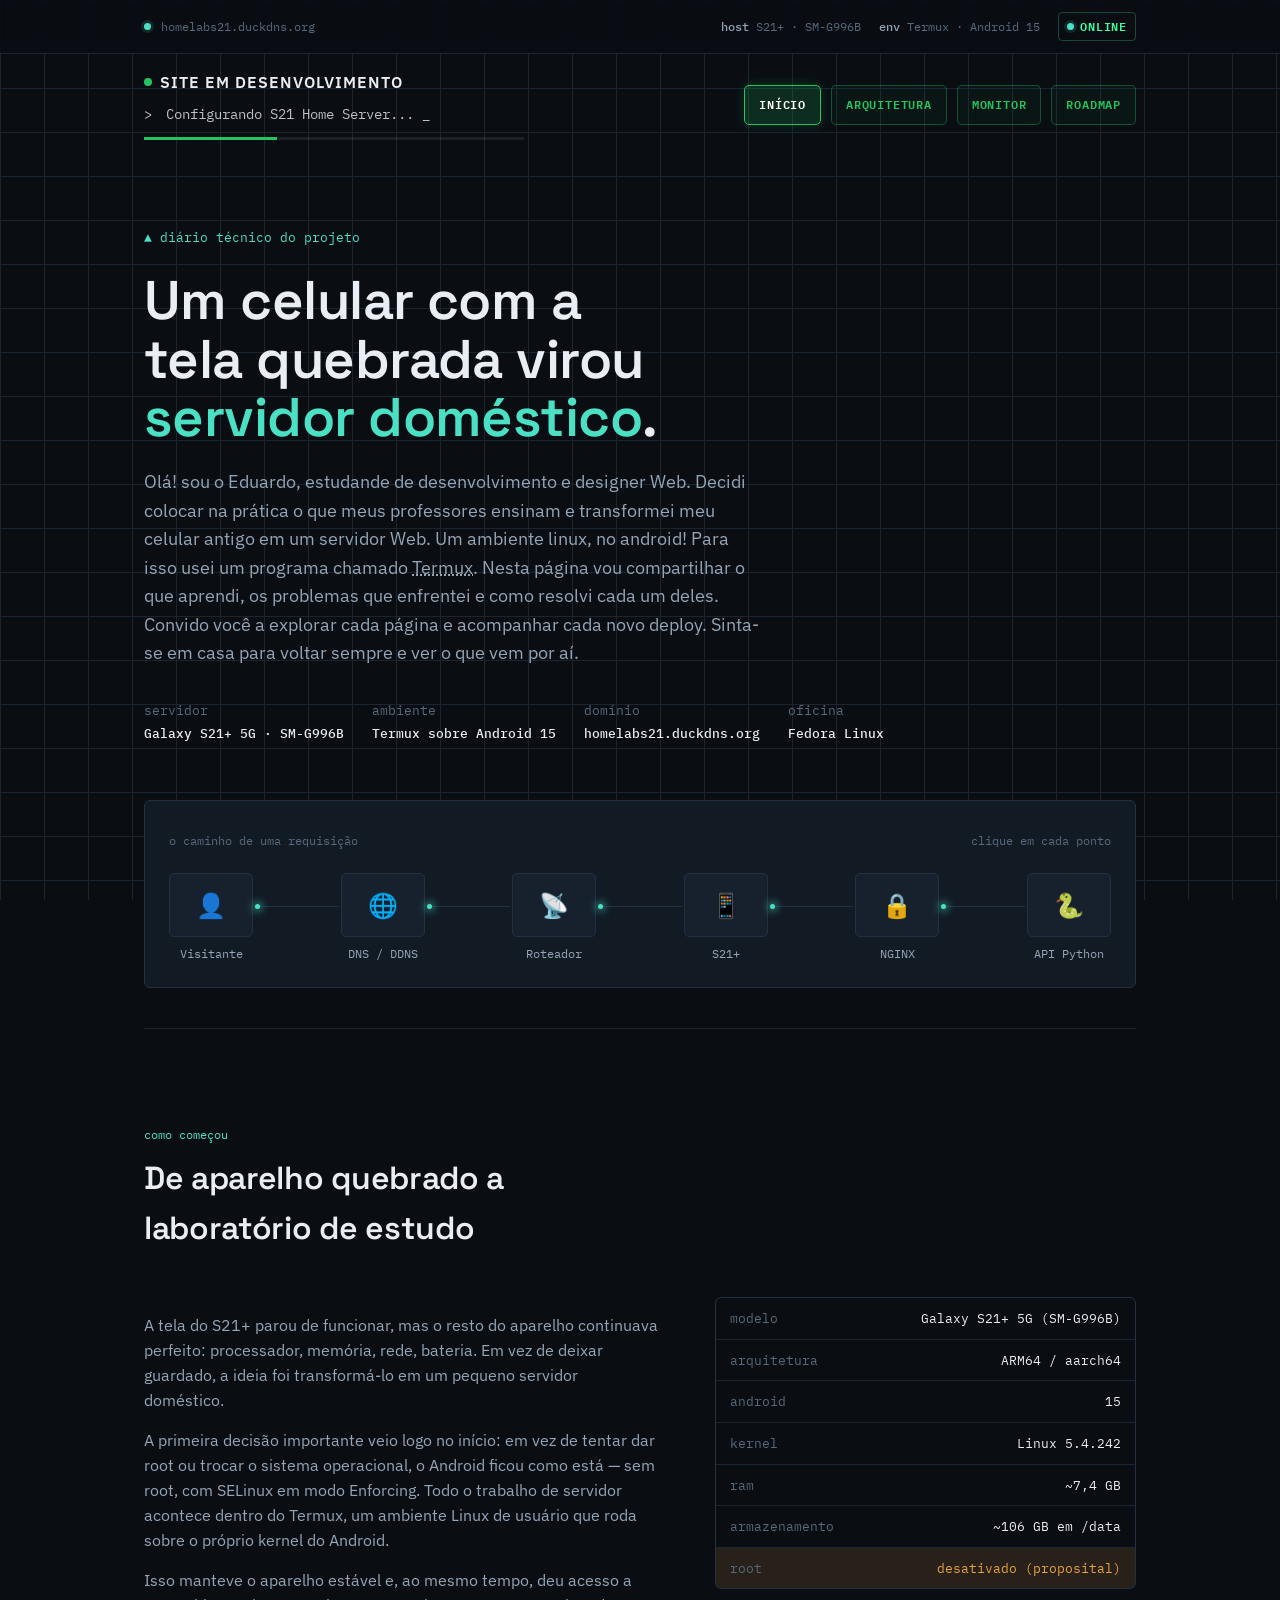
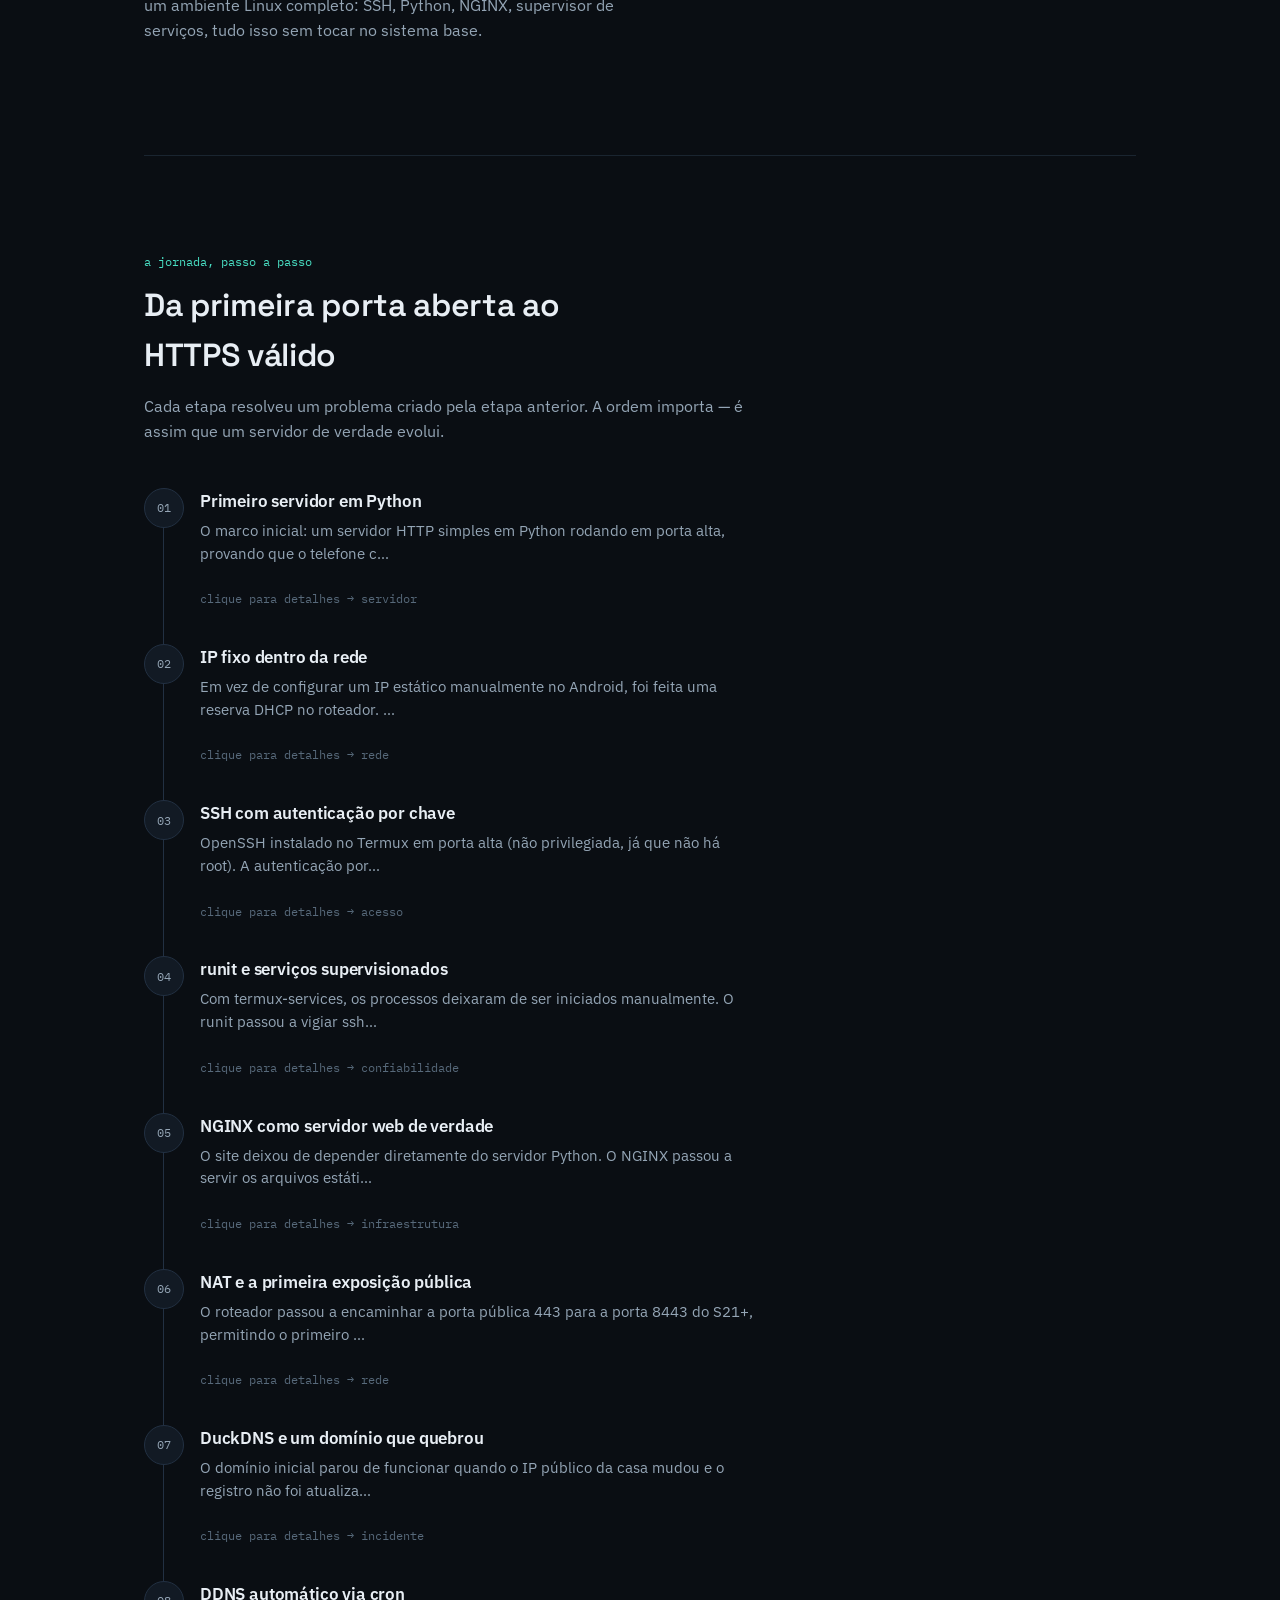
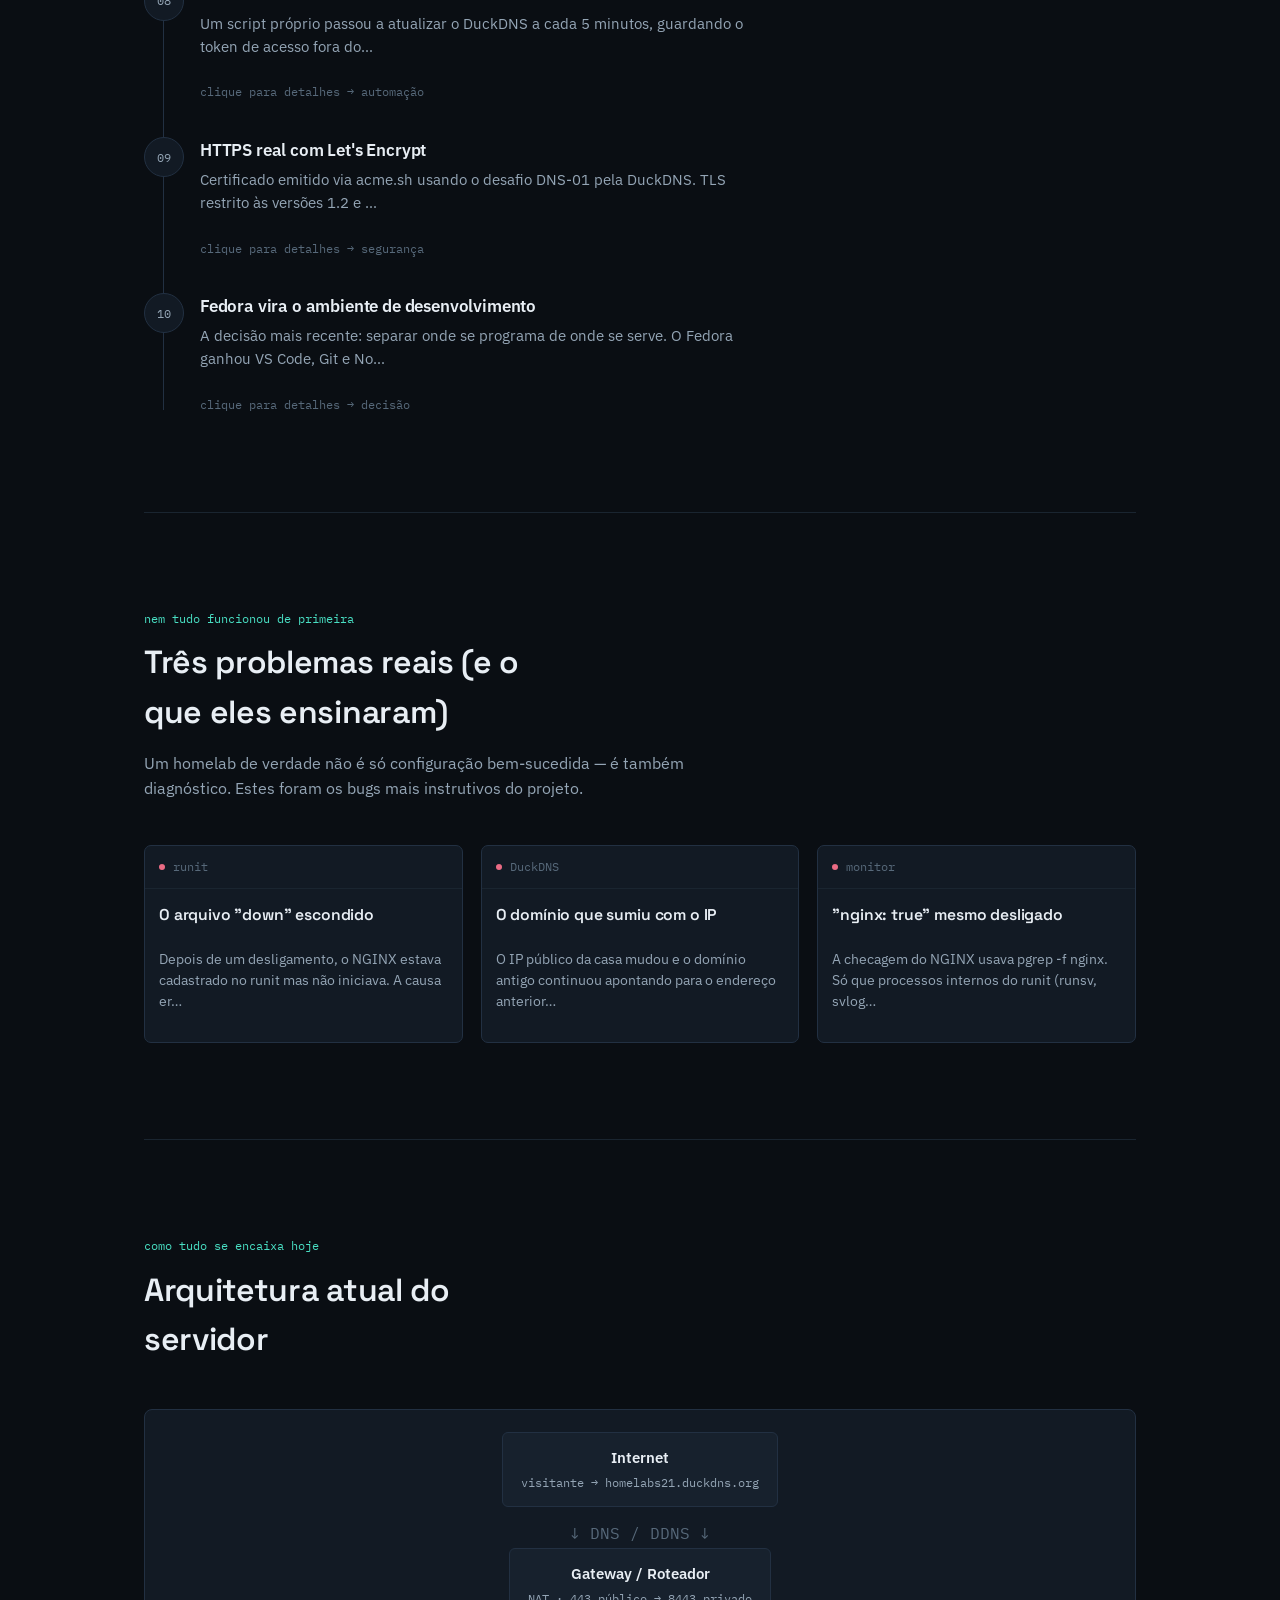
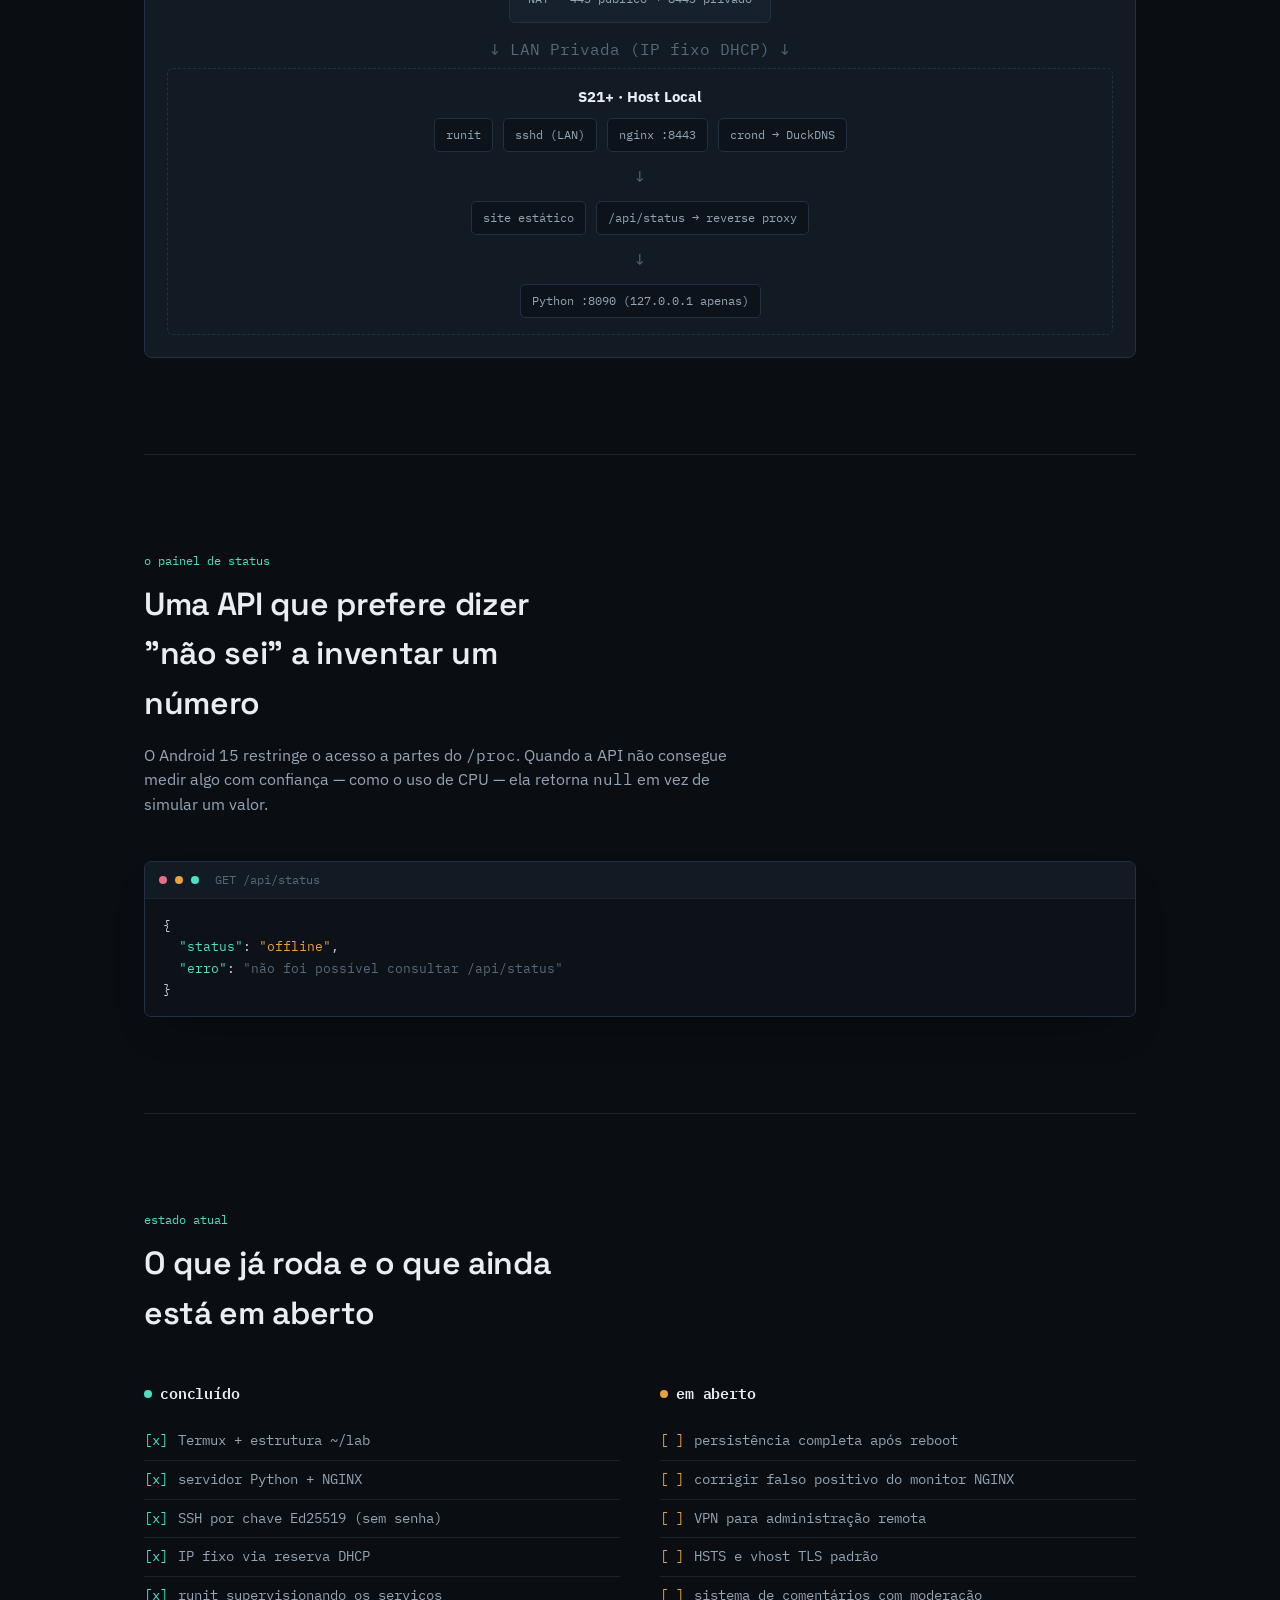
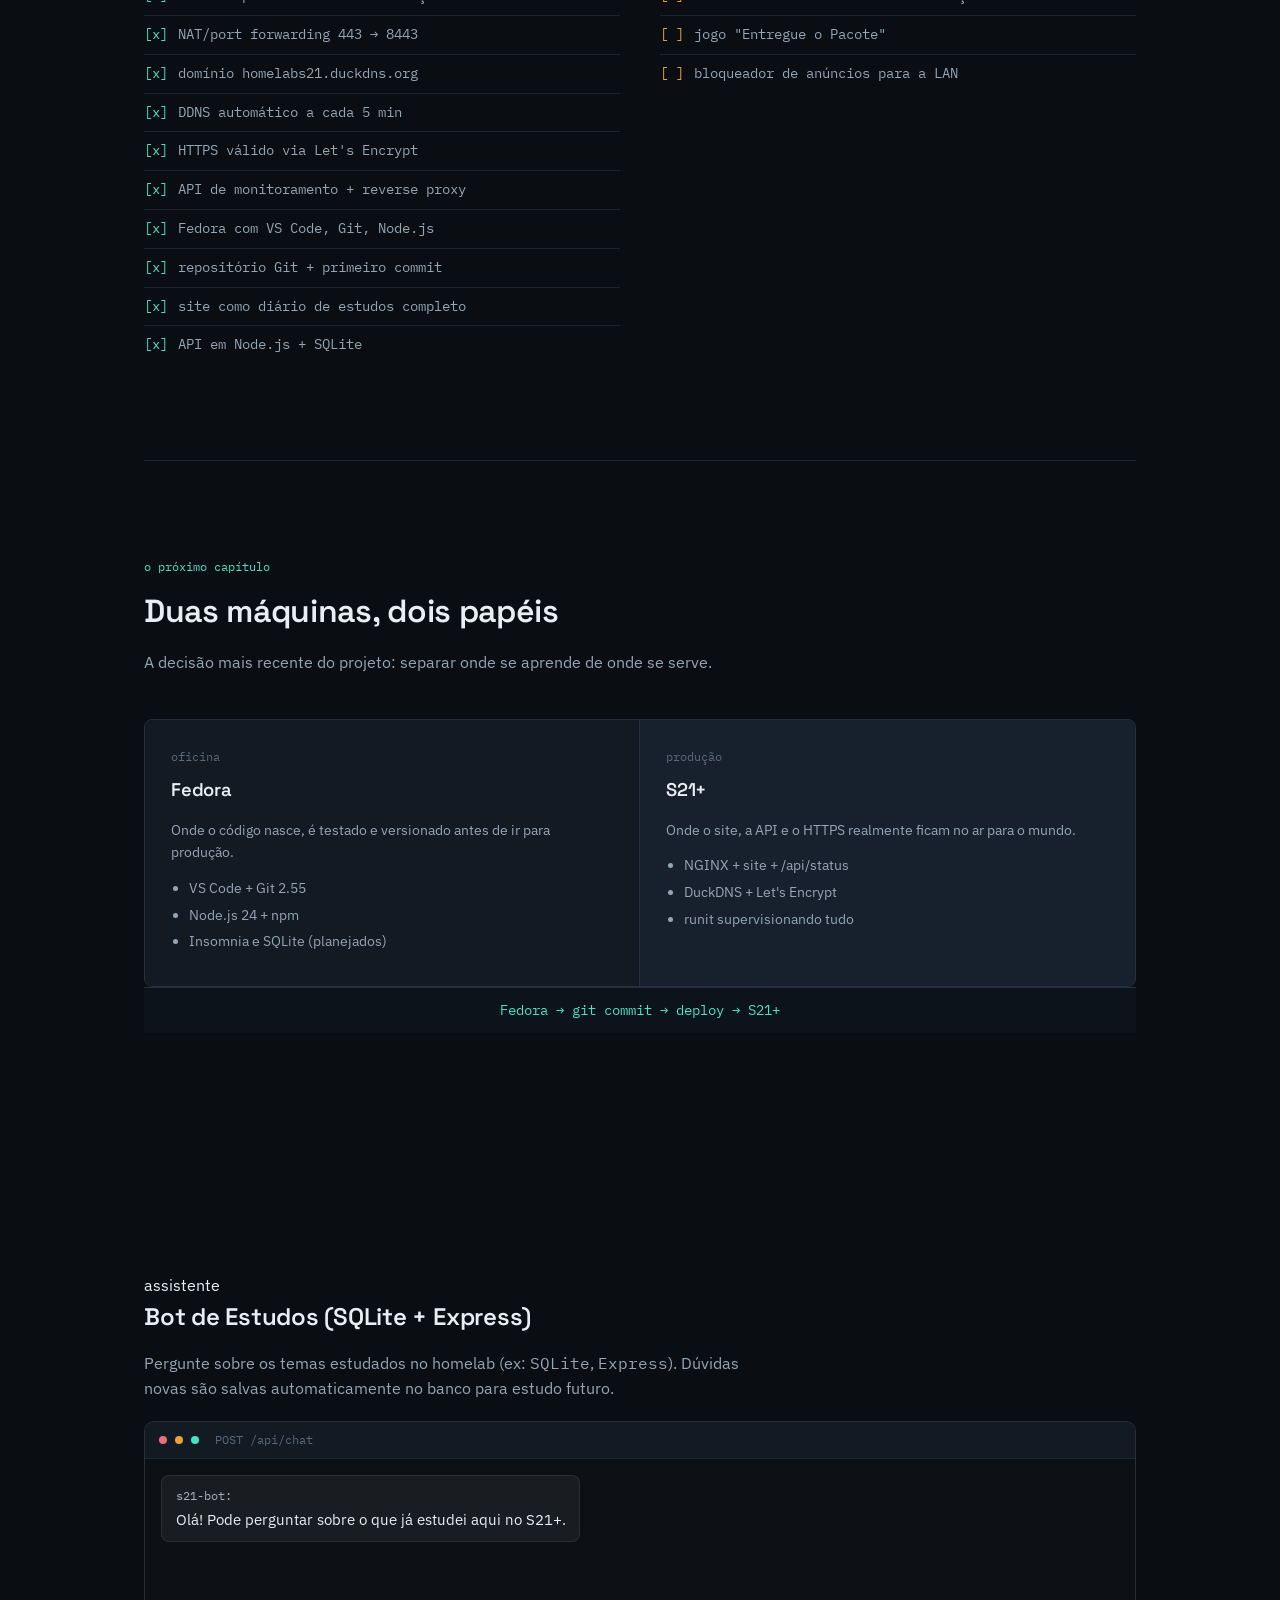
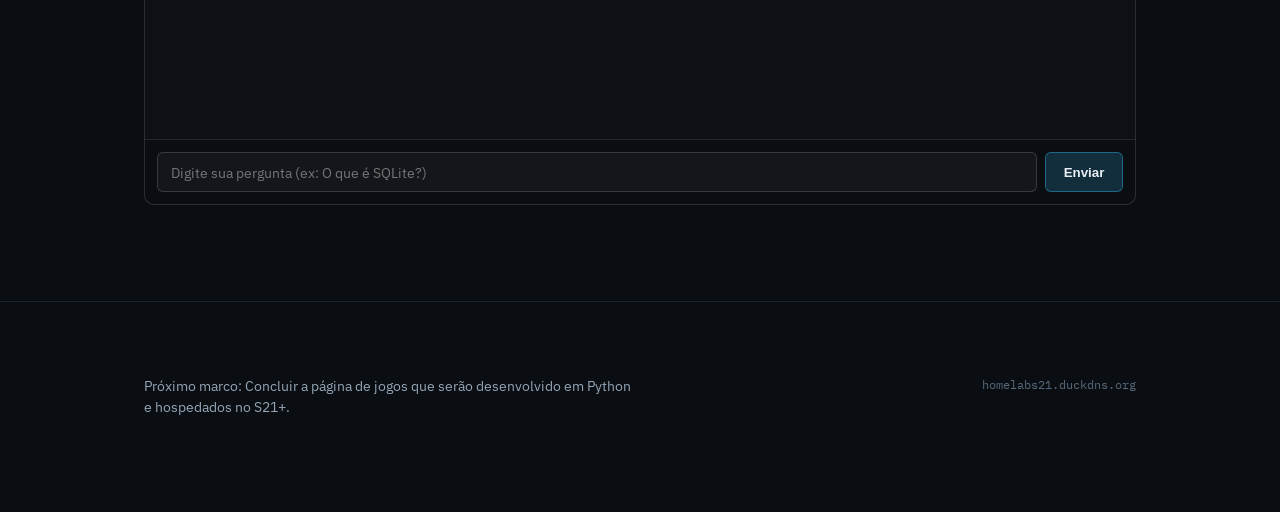
==== index.html @ daf3ac64 "Atualização do conexão do monitor com site." ====
<!DOCTYPE html>
<html lang="pt-BR">
<head>
  <meta charset="UTF-8">
  <meta name="viewport" content="width=device-width, initial-scale=1.0">
  <meta name="description" content="Diário técnico de como um Samsung Galaxy S21+ com tela quebrada foi transformado em um servidor Linux doméstico com Termux, NGINX e HTTPS.">
  <meta name="referrer" content="strict-origin-when-cross-origin">
  <title>S21+ Home Server — Diário do projeto</title>

  <link rel="preconnect" href="https://fonts.googleapis.com">
  <link rel="preconnect" href="https://fonts.gstatic.com" crossorigin>
  <link href="https://fonts.googleapis.com/css2?family=IBM+Plex+Mono:wght@400;500;600&family=IBM+Plex+Sans:wght@400;500;600&family=Space+Grotesk:wght@500;600;700&display=swap" rel="stylesheet">
  <link rel="stylesheet" href="style.css">
</head>
<body>

  <header class="statusbar">
    <div class="statusbar-inner">
      <div class="statusbar-left">
        <span class="dot"></span> homelabs21.duckdns.org
      </div>
      <div class="statusbar-right">
        <span><b>host</b> S21+ · SM-G996B</span>
        <span><b>env</b> Termux · Android 15</span>
        <a href="maintenance.html" class="status-online">
          <span class="dot"></span> ONLINE
        </a>
      </div>
    </div>
  </header>

  <section class="top-panel" aria-label="Status de desenvolvimento">
    <div class="dev-status">
      <div class="dev-title">
        <span class="dev-dot"></span>
        <span>SITE EM DESENVOLVIMENTO</span>
      </div>
      <div class="dev-terminal">
        <span class="terminal-symbol">&gt;</span>
        <span id="dev-message">Construindo interface...</span>
        <span class="terminal-cursor">_</span>
      </div>
      <div class="dev-progress">
        <div class="dev-progress-bar"></div>
      </div>
    </div>

    <nav class="top-buttons" aria-label="Navegação principal">
      <a href="#inicio" class="top-btn">INÍCIO</a>
      <a href="#arquitetura" class="top-btn">ARQUITETURA</a>
      <a href="#monitor" class="top-btn">MONITOR</a>
      <a href="#roadmap" class="top-btn">ROADMAP</a>
    </nav>
  </section>

  <main class="wrap">

    <section class="hero" id="inicio">
      <div class="eyebrow">▲ diário técnico do projeto</div>
      <h1>Um celular com a tela quebrada virou <em>servidor doméstico</em>.</h1>
      <p class="lede">Olá! sou o Eduardo, estudande de desenvolvimento e designer Web. Decidi colocar na prática o que meus professores ensinam e transformei meu celular antigo em um servidor Web. Um ambiente linux, no android! Para isso usei um programa chamado <abbr title="Detalhe! tudo isso via terminal no Fedora linux.">Termux</abbr>. Nesta página vou compartilhar o que aprendi, os problemas que enfrentei e como resolvi cada um deles. Convido você a explorar cada página e acompanhar cada novo deploy. Sinta-se em casa para voltar sempre e ver o que vem por aí.</p>
      <div class="hero-meta">
        <div><span>servidor</span><b>Galaxy S21+ 5G · SM-G996B</b></div>
        <div><span>ambiente</span><b>Termux sobre Android 15</b></div>
        <div><span>domínio</span><b>homelabs21.duckdns.org</b></div>
        <div><span>oficina</span><b>Fedora Linux</b></div>
      </div>

      <div class="diagram">
        <div class="diagram-title">
          <span>o caminho de uma requisição</span>
          <span class="hint">clique em cada ponto</span>
        </div>
        <div class="path" id="path"></div>
      </div>
    </section>

    <hr class="rule">

    <section id="origem">
      <div class="section-head">
        <div class="kicker">como começou</div>
        <h2>De aparelho quebrado a laboratório de estudo</h2>
      </div>
      <div class="origin">
        <div>
          <p>A tela do S21+ parou de funcionar, mas o resto do aparelho continuava perfeito: processador, memória, rede, bateria. Em vez de deixar guardado, a ideia foi transformá-lo em um pequeno servidor doméstico.</p>
          <p>A primeira decisão importante veio logo no início: em vez de tentar dar root ou trocar o sistema operacional, o Android ficou como está — sem root, com SELinux em modo Enforcing. Todo o trabalho de servidor acontece dentro do Termux, um ambiente Linux de usuário que roda sobre o próprio kernel do Android.</p>
          <p>Isso manteve o aparelho estável e, ao mesmo tempo, deu acesso a um ambiente Linux completo: SSH, Python, NGINX, supervisor de serviços, tudo isso sem tocar no sistema base.</p>
        </div>
        <div class="spec-table">
          <div><span>modelo</span><span>Galaxy S21+ 5G (SM-G996B)</span></div>
          <div><span>arquitetura</span><span>ARM64 / aarch64</span></div>
          <div><span>android</span><span>15</span></div>
          <div><span>kernel</span><span>Linux 5.4.242</span></div>
          <div><span>ram</span><span>~7,4 GB</span></div>
          <div><span>armazenamento</span><span>~106 GB em /data</span></div>
          <div class="flag"><span>root</span><span>desativado (proposital)</span></div>
        </div>
      </div>
    </section>

    <hr class="rule">

    <section id="jornada">
      <div class="section-head">
        <div class="kicker">a jornada, passo a passo</div>
        <h2>Da primeira porta aberta ao HTTPS válido</h2>
        <p>Cada etapa resolveu um problema criado pela etapa anterior. A ordem importa — é assim que um servidor de verdade evolui.</p>
      </div>
      <div class="timeline" id="timeline"></div>
    </section>

    <hr class="rule">

    <section id="bugs">
      <div class="section-head">
        <div class="kicker">nem tudo funcionou de primeira</div>
        <h2>Três problemas reais (e o que eles ensinaram)</h2>
        <p>Um homelab de verdade não é só configuração bem-sucedida — é também diagnóstico. Estes foram os bugs mais instrutivos do projeto.</p>
      </div>
      <div class="bugs" id="bugs-grid"></div>
    </section>

    <hr class="rule">

    <section id="arquitetura">
      <div class="section-head">
        <div class="kicker">como tudo se encaixa hoje</div>
        <h2>Arquitetura atual do servidor</h2>
      </div>
      <div class="rack">
        <div class="rack-row">
          <div class="rack-box"><b>Internet</b>visitante → homelabs21.duckdns.org</div>
        </div>
        <div class="rack-arrow">↓ DNS / DDNS ↓</div>
        <div class="rack-row">
          <div class="rack-box"><b>Gateway / Roteador</b>NAT · 443 público → 8443 privado</div>
        </div>
        <div class="rack-arrow">↓ LAN Privada (IP fixo DHCP) ↓</div>
        <div class="rack-nest">
          <b style="font-family:var(--sans);font-size:.95rem;">S21+ · Host Local</b>
          <div class="rack-inner-row">
            <div class="rack-chip">runit</div>
            <div class="rack-chip">sshd (LAN)</div>
            <div class="rack-chip">nginx :8443</div>
            <div class="rack-chip">crond → DuckDNS</div>
          </div>
          <div class="rack-arrow">↓</div>
          <div class="rack-inner-row">
            <div class="rack-chip">site estático</div>
            <div class="rack-chip">/api/status → reverse proxy</div>
          </div>
          <div class="rack-arrow">↓</div>
          <div class="rack-inner-row">
            <div class="rack-chip">Python :8090 (127.0.0.1 apenas)</div>
          </div>
        </div>
      </div>
    </section>

    <hr class="rule">

    <section id="monitor">
      <div class="section-head">
        <div class="kicker">o painel de status</div>
<h2>Uma API que prefere dizer "não sei" a inventar um número</h2>
        <p>O Android 15 restringe o acesso a partes do <code>/proc</code>. Quando a API não consegue medir algo com confiança — como o uso de CPU — ela retorna <code>null</code> em vez de simular um valor.</p>
      </div>
      <div class="term">
        <div class="term-bar"><i></i><i></i><i></i><span>GET /api/status</span></div>
        <div class="term-body" id="api-status-output">carregando /api/status...</div>
      </div>
    </section>

    <hr class="rule">

    <section id="roadmap">
      <div class="section-head">
        <div class="kicker">estado atual</div>
        <h2>O que já roda e o que ainda está em aberto</h2>
      </div>
      <div class="roadmap">
        <div class="done">
          <h3>concluído</h3>
          <ul>
            <li>Termux + estrutura ~/lab</li>
            <li>servidor Python + NGINX</li>
            <li>SSH por chave Ed25519 (sem senha)</li>
            <li>IP fixo via reserva DHCP</li>
            <li>runit supervisionando os serviços</li>
            <li>NAT/port forwarding 443 → 8443</li>
            <li>domínio homelabs21.duckdns.org</li>
            <li>DDNS automático a cada 5 min</li>
            <li>HTTPS válido via Let's Encrypt</li>
            <li>API de monitoramento + reverse proxy</li>
            <li>Fedora com VS Code, Git, Node.js</li>
            <li>repositório Git + primeiro commit</li>
            <li>site como diário de estudos completo</li>
            <li>API em Node.js + SQLite</li>

          </ul>
        </div>
        <div class="pending">
          <h3>em aberto</h3>
          <ul>
            <li>persistência completa após reboot</li>
            <li>corrigir falso positivo do monitor NGINX</li>
            <li>VPN para administração remota</li>
            <li>HSTS e vhost TLS padrão</li>
            <li>sistema de comentários com moderação</li>
            <li>jogo "Entregue o Pacote"</li>
            <li>bloqueador de anúncios para a LAN</li>
          </ul>
        </div>
      </div>
    </section>

    <hr class="rule">

    <section id="proximo">
      <div class="section-head">
        <div class="kicker">o próximo capítulo</div>
        <h2>Duas máquinas, dois papéis</h2>
        <p>A decisão mais recente do projeto: separar onde se aprende de onde se serve.</p>
      </div>
      <div class="split">
        <div>
          <div class="tag2">oficina</div>
          <h3>Fedora</h3>
          <p style="max-width:none;font-size:.9rem;">Onde o código nasce, é testado e versionado antes de ir para produção.</p>
          <ul>
            <li>VS Code + Git 2.55</li>
            <li>Node.js 24 + npm</li>
            <li>Insomnia e SQLite (planejados)</li>
          </ul>
        </div>
        <div>
          <div class="tag2">produção</div>
          <h3>S21+</h3>
          <p style="max-width:none;font-size:.9rem;">Onde o site, a API e o HTTPS realmente ficam no ar para o mundo.</p>
          <ul>
            <li>NGINX + site + /api/status</li>
            <li>DuckDNS + Let's Encrypt</li>
            <li>runit supervisionando tudo</li>
          </ul>
        </div>
      </div>
      <div class="split-arrow">Fedora → git commit → deploy → S21+</div>
    </section>
    
    <section id="chat" class="chat-section">
      <div class="tag2">assistente</div>
      <h2>Bot de Estudos (SQLite + Express)</h2>
      <p>Pergunte sobre os temas estudados no homelab (ex: <code>SQLite</code>, <code>Express</code>). Dúvidas novas são salvas automaticamente no banco para estudo futuro.</p>

      <div class="chat-box">
        <div class="term-bar"><i></i><i></i><i></i><span>POST /api/chat</span></div>

        <div class="chat-messages" id="chat-messages" aria-live="polite">
          <div class="chat-msg bot">
            <span class="chat-sender mono">s21-bot:</span>
            <span class="chat-text">Olá! Pode perguntar sobre o que já estudei aqui no S21+.</span>
          </div>
        </div>

        <form class="chat-form" id="chat-form" autocomplete="off">
          <input
            type="text"
            id="chat-input"
            class="chat-input focus-ring"
            placeholder="Digite sua pergunta (ex: O que é SQLite?)"
            required
          />
          <button type="submit" id="chat-submit" class="chat-btn focus-ring">Enviar</button>
        </form>
      </div>
    </section>

  </main>

  <footer>
    <div class="wrap foot-grid">
      <p>Próximo marco: Concluir a página de jogos que serão desenvolvido em Python e hospedados no S21+.</p>
      <p class="mono">homelabs21.duckdns.org</p>
    </div>
  </footer>

  <div class="overlay" id="overlay">
    <div class="modal" role="dialog" aria-modal="true" aria-labelledby="modal-tag">
      <div class="modal-bar">
        <span id="modal-tag">detalhe</span>
        <button type="button" class="modal-close focus-ring" id="modal-close" aria-label="Fechar">✕</button>
      </div>
      <div class="modal-body" id="modal-body"></div>
    </div>
  </div>

  <script src="script.js" defer></script>

</body>
</html>
---- style.css ----
:root {
  --bg: #0a0e13;
  --bg-soft: #0d131a;
  --surface: #121a24;
  --surface-2: #17212d;
  --border: #223042;
  --border-soft: #1a2530;
  --text: #e8eef4;
  --text-dim: #94a5b5;
  --text-faint: #57697a;
  --signal: #49e0c4;
  --signal-dim: rgba(73, 224, 196, 0.13);
  --green: #22c55e;
  --neon: #39ff9c;
  --warn: #e8a23d;
  --warn-dim: rgba(232, 162, 61, 0.13);
  --bug: #ea6b84;
  --bug-dim: rgba(234, 107, 132, 0.13);
  --sans: 'IBM Plex Sans', system-ui, sans-serif;
  --display: 'Space Grotesk', 'IBM Plex Sans', sans-serif;
  --mono: 'IBM Plex Mono', ui-monospace, 'SF Mono', monospace;
}

*, *::before, *::after { box-sizing: border-box; }
html { scroll-behavior: smooth; }

body {
  margin: 0;
  background: var(--bg);
  background-image:
    linear-gradient(var(--border-soft) 1px, transparent 1px),
    linear-gradient(90deg, var(--border-soft) 1px, transparent 1px);
  background-size: 44px 44px;
  background-attachment: fixed;
  color: var(--text);
  font-family: var(--sans);
  line-height: 1.55;
  -webkit-font-smoothing: antialiased;
  overflow-x: clip;
}

a { color: inherit; }
img { max-width: 100%; height: auto; }
::selection { background: var(--signal-dim); color: var(--text); }
.focus-ring:focus-visible { outline: 2px solid var(--signal); outline-offset: 2px; }

.wrap { max-width: 1040px; margin: 0 auto; padding: 0 24px; }
section { padding: 96px 0; }

h1, h2, h3 { font-family: var(--display); font-weight: 600; margin: 0; letter-spacing: -0.01em; }
p { color: var(--text-dim); max-width: 62ch; }
.lede { font-size: 1.1rem; max-width: 56ch; }
code, .mono { font-family: var(--mono); }
hr.rule { border: none; border-top: 1px solid var(--border-soft); margin: 0; }

/* ---------- Barra Superior (Statusbar) ---------- */
.statusbar {
  border-bottom: 1px solid var(--border-soft);
  background: rgba(10, 14, 19, 0.85);
  backdrop-filter: blur(6px);
  position: sticky;
  top: 0;
  z-index: 40;
}
.statusbar-inner {
  max-width: 1040px;
  margin: 0 auto;
  padding: 12px 24px;
  display: flex;
  align-items: center;
  justify-content: space-between;
  font-family: var(--mono);
  font-size: 0.78rem;
  color: var(--text-faint);
}
.statusbar-left { display: flex; align-items: center; gap: 10px; }
.dot {
  width: 7px;
  height: 7px;
  border-radius: 50%;
  background: var(--signal);
  box-shadow: 0 0 0 3px var(--signal-dim);
}
.statusbar-right { display: flex; align-items: center; gap: 18px; }
.statusbar-right span b { color: var(--text-dim); font-weight: 500; }

.status-online {
  display: inline-flex;
  align-items: center;
  gap: 6px;
  color: var(--neon);
  text-decoration: none;
  font-family: var(--mono);
  font-size: 0.75rem;
  font-weight: 600;
  letter-spacing: 0.8px;
  padding: 4px 8px;
  border: 1px solid rgba(57, 255, 156, 0.25);
  border-radius: 4px;
  transition: background 0.2s ease, border-color 0.2s ease, box-shadow 0.2s ease;
}
.status-online:hover {
  background: rgba(57, 255, 156, 0.08);
  border-color: var(--neon);
  box-shadow: 0 0 10px rgba(57, 255, 156, 0.15);
}

/* ---------- Painel de Desenvolvimento e Navegação ---------- */
.top-panel {
  max-width: 1040px;
  margin: 0 auto;
  display: flex;
  justify-content: space-between;
  align-items: center;
  gap: 40px;
  padding: 16px 24px;
}
.dev-status {
  display: flex;
  flex-direction: column;
  align-items: flex-start;
  gap: 6px;
  min-width: 380px;
}
.dev-title {
  display: flex;
  align-items: center;
  gap: 8px;
  font-weight: 600;
  letter-spacing: 1px;
  white-space: nowrap;
}
.dev-dot {
  width: 8px;
  height: 8px;
  border-radius: 50%;
  background: var(--green);
  animation: dev-pulse 1.5s infinite;
}
.dev-terminal {
  margin-top: 4px;
  font-family: var(--mono);
  font-size: 0.85rem;
  opacity: 0.8;
}
.terminal-symbol { margin-right: 6px; }
.terminal-cursor { animation: cursor-blink 0.8s infinite; }

.dev-progress {
  width: 100%;
  height: 3px;
  margin-top: 6px;
  overflow: hidden;
  background: rgba(255, 255, 255, 0.08);
}
.dev-progress-bar {
  width: 35%;
  height: 100%;
  background: var(--green);
  animation: progress-scan 2.5s ease-in-out infinite;
}

.top-buttons {
  display: flex;
  align-items: center;
  gap: 10px;
  flex-wrap: wrap;
}
.top-btn {
  display: inline-flex;
  align-items: center;
  justify-content: center;
  padding: 9px 14px;
  font-family: var(--mono);
  font-size: 0.78rem;
  font-weight: 600;
  letter-spacing: 0.8px;
  color: var(--green);
  text-decoration: none;
  border: 1px solid rgba(34, 197, 94, 0.35);
  border-radius: 5px;
  background: rgba(34, 197, 94, 0.04);
  transition: all 0.2s ease;
}
.top-btn:hover {
  background: rgba(34, 197, 94, 0.12);
  border-color: var(--green);
  transform: translateY(-2px);
  box-shadow: 0 0 10px rgba(34, 197, 94, 0.15);
}
.top-btn:active { transform: translateY(0); }
.top-btn.active {
  color: #fff;
  border-color: var(--green);
  background: rgba(34, 197, 94, 0.16);
  box-shadow: 0 0 12px rgba(34, 197, 94, 0.2), inset 0 0 8px rgba(34, 197, 94, 0.06);
}

/* ---------- Hero e Diagrama de Rede ---------- */
.hero { padding: 72px 0 40px; }
.hero .eyebrow {
  font-family: var(--mono);
  font-size: 0.82rem;
  color: var(--signal);
  display: flex;
  align-items: center;
  gap: 8px;
  margin-bottom: 22px;
}
.hero h1 { font-size: clamp(2.1rem, 5vw, 3.4rem); line-height: 1.08; max-width: 15ch; }
.hero h1 em { font-style: normal; color: var(--signal); }
.hero p.lede { margin-top: 20px; font-size: 1.15rem; }
.hero-meta { display: flex; gap: 28px; margin-top: 34px; flex-wrap: wrap; }
.hero-meta div { font-family: var(--mono); font-size: 0.82rem; }
.hero-meta div span { display: block; color: var(--text-faint); margin-bottom: 3px; }
.hero-meta div b { color: var(--text); font-weight: 500; }

.diagram {
  margin-top: 56px;
  border: 1px solid var(--border);
  background: var(--surface);
  border-radius: 6px;
  padding: 30px 24px 26px;
  overflow-x: auto;
  -webkit-overflow-scrolling: touch;
}
.diagram-title {
  font-family: var(--mono);
  font-size: 0.78rem;
  color: var(--text-faint);
  margin-bottom: 22px;
  display: flex;
  justify-content: space-between;
}
.path { display: flex; align-items: center; min-width: 640px; }
.node {
  flex: 0 0 auto;
  text-align: center;
  cursor: pointer;
  background: none;
  border: none;
  color: inherit;
  font-family: var(--sans);
  padding: 0;
}
.node .box {
  width: 84px;
  height: 64px;
  border: 1px solid var(--border);
  border-radius: 5px;
  background: var(--surface-2);
  display: flex;
  align-items: center;
  justify-content: center;
  font-size: 1.5rem;
  transition: border-color 0.15s, transform 0.15s, background 0.15s;
}
.node:hover .box { border-color: var(--signal); background: var(--signal-dim); transform: translateY(-2px); }
.node .label { display: block; margin-top: 9px; font-size: 0.72rem; color: var(--text-dim); max-width: 90px; font-family: var(--mono); }

.link {
  flex: 1 1 auto;
  height: 1px;
  background: var(--border);
  position: relative;
  min-width: 26px;
  margin: 0 2px 20px;
}
.link::after {
  content: '';
  position: absolute;
  top: -2px;
  left: 0;
  width: 5px;
  height: 5px;
  border-radius: 50%;
  background: var(--signal);
  box-shadow: 0 0 8px 1px var(--signal);
  animation: travel 3.2s linear infinite;
}
.link:nth-of-type(2)::after { animation-delay: 0.4s; }

/* ---------- Cabeçalhos de Seção e Origem ---------- */
.section-head { margin-bottom: 44px; }
.section-head .kicker { font-family: var(--mono); font-size: 0.78rem; color: var(--signal); margin-bottom: 10px; }
.section-head h2 { font-size: clamp(1.5rem, 3vw, 2rem); max-width: 20ch; }
.section-head p { margin-top: 14px; }

.origin { display: grid; grid-template-columns: 1.1fr 0.9fr; gap: 56px; align-items: start; }
.origin p + p { margin-top: 14px; }
.spec-table { border: 1px solid var(--border); border-radius: 6px; overflow: hidden; font-family: var(--mono); font-size: 0.83rem; }
.spec-table div { display: flex; justify-content: space-between; padding: 10px 14px; border-bottom: 1px solid var(--border-soft); }
.spec-table div:last-child { border-bottom: none; }
.spec-table span:first-child { color: var(--text-faint); }
.spec-table span:last-child { color: var(--text); }
.spec-table div.flag { background: var(--warn-dim); }
.spec-table div.flag span:last-child { color: var(--warn); }

/* ---------- Timeline e Bugs ---------- */
.timeline { position: relative; margin-top: 8px; }
.timeline::before { content: ''; position: absolute; left: 19px; top: 6px; bottom: 6px; width: 1px; background: var(--border); }
.tl-item { position: relative; padding: 0 0 34px 56px; cursor: pointer; }
.tl-item:last-child { padding-bottom: 0; }
.tl-num {
  position: absolute; left: 0; top: 0; width: 40px; height: 40px; border-radius: 50%;
  border: 1px solid var(--border); background: var(--surface);
  display: flex; align-items: center; justify-content: center;
  font-family: var(--mono); font-size: 0.78rem; color: var(--text-dim);
  transition: border-color 0.15s, color 0.15s;
}
.tl-item:hover .tl-num { border-color: var(--signal); color: var(--signal); }
.tl-item h3 { font-size: 1.05rem; font-family: var(--sans); font-weight: 600; }
.tl-item p { margin-top: 6px; font-size: 0.92rem; }
.tl-item .tag { display: inline-block; margin-top: 10px; font-family: var(--mono); font-size: 0.72rem; color: var(--text-faint); }
.tl-item .tag::before { content: 'clique para detalhes → '; }

.bugs { display: grid; grid-template-columns: repeat(3, 1fr); gap: 18px; }
.bug-card {
  border: 1px solid var(--border); border-radius: 7px; background: var(--surface);
  overflow: hidden; cursor: pointer; transition: transform 0.15s, border-color 0.15s;
}
.bug-card:hover { transform: translateY(-3px); border-color: var(--bug); }
.bug-head { padding: 12px 14px; border-bottom: 1px solid var(--border-soft); display: flex; align-items: center; gap: 8px; }
.bug-head .flag { width: 6px; height: 6px; border-radius: 50%; background: var(--bug); }
.bug-head span { font-family: var(--mono); font-size: 0.72rem; color: var(--text-faint); }
.bug-card h3 { padding: 14px 14px 0; font-size: 0.98rem; }
.bug-card p { padding: 8px 14px 16px; font-size: 0.86rem; }

/* ---------- Arquitetura, Terminal e Roadmap ---------- */
.rack { border: 1px solid var(--border); border-radius: 8px; padding: 22px; background: var(--surface); }
.rack-row { display: flex; justify-content: center; margin-bottom: 14px; }
.rack-row:last-child { margin-bottom: 0; }
.rack-box {
  border: 1px solid var(--border); border-radius: 6px; padding: 14px 18px; text-align: center;
  font-family: var(--mono); font-size: 0.78rem; color: var(--text-dim); background: var(--surface-2);
}
.rack-box b { display: block; color: var(--text); font-family: var(--sans); font-size: 0.92rem; font-weight: 600; margin-bottom: 3px; }
.rack-arrow { text-align: center; color: var(--text-faint); font-family: var(--mono); margin: 2px 0; }
.rack-nest {
  border: 1px dashed var(--border); border-radius: 6px; padding: 16px; margin-top: 6px;
  display: flex; flex-direction: column; gap: 10px; align-items: center;
}
.rack-inner-row { display: flex; gap: 10px; flex-wrap: wrap; justify-content: center; }
.rack-chip {
  border: 1px solid var(--border); border-radius: 5px; padding: 7px 11px;
  font-family: var(--mono); font-size: 0.72rem; color: var(--text-dim); background: var(--bg-soft);
}

.term {
  background: #0d1219; border: 1px solid var(--border); border-radius: 7px;
  overflow: hidden; box-shadow: 0 20px 44px -24px rgba(0, 0, 0, 0.7);
}
.term-bar {
  display: flex; align-items: center; gap: 8px; padding: 9px 14px;
  border-bottom: 1px solid var(--border-soft); background: var(--surface);
}
.term-bar i { width: 8px; height: 8px; border-radius: 50%; display: inline-block; }
.term-bar i:nth-child(1) { background: var(--bug); }
.term-bar i:nth-child(2) { background: var(--warn); }
.term-bar i:nth-child(3) { background: var(--signal); }
.term-bar span { margin-left: 8px; font-family: var(--mono); font-size: 0.74rem; color: var(--text-faint); }
.term-body {
  padding: 16px 18px; font-family: var(--mono); font-size: 0.8rem; color: #c7d3dd;
  white-space: pre-wrap; line-height: 1.65; overflow-x: auto;
}
.term-body .p, .term-body .ok { color: var(--signal); }
.term-body .c { color: var(--text-faint); }
.term-body .warn2 { color: var(--warn); }

.roadmap { display: grid; grid-template-columns: 1fr 1fr; gap: 40px; }
.roadmap h3 { font-size: 0.95rem; font-family: var(--mono); margin-bottom: 16px; display: flex; align-items: center; gap: 8px; }
.roadmap h3::before { content: ''; width: 8px; height: 8px; border-radius: 50%; }
.roadmap .done h3::before { background: var(--signal); }
.roadmap .pending h3::before { background: var(--warn); }
.roadmap ul { list-style: none; margin: 0; padding: 0; }
.roadmap li {
  display: flex; gap: 10px; padding: 8px 0; border-bottom: 1px solid var(--border-soft);
  font-size: 0.88rem; color: var(--text-dim); font-family: var(--mono);
}
.roadmap li:last-child { border-bottom: none; }
.roadmap .done li::before { content: '[x]'; color: var(--signal); flex: 0 0 auto; }
.roadmap .pending li::before { content: '[ ]'; color: var(--warn); flex: 0 0 auto; }

/* ---------- Split Oficina/Produção, Rodapé e Modal ---------- */
.split { display: grid; grid-template-columns: 1fr 1fr; border: 1px solid var(--border); border-radius: 8px; overflow: hidden; }
.split > div { padding: 28px 26px; }
.split > div:first-child { border-right: 1px solid var(--border); background: var(--surface); }
.split > div:last-child { background: var(--surface-2); }
.split .tag2 { font-family: var(--mono); font-size: 0.72rem; color: var(--text-faint); margin-bottom: 10px; }
.split h3 { font-size: 1.15rem; margin-bottom: 10px; }
.split ul { margin: 14px 0 0; padding-left: 18px; color: var(--text-dim); font-size: 0.88rem; }
.split li { margin-bottom: 5px; }
.split-arrow {
  text-align: center; font-family: var(--mono); color: var(--signal); font-size: 0.85rem;
  padding: 12px 0; border-top: 1px solid var(--border); background: var(--bg-soft);
}

footer { padding: 60px 0 80px; border-top: 1px solid var(--border-soft); }
footer .foot-grid { display: flex; justify-content: space-between; flex-wrap: wrap; gap: 24px; }
footer p { font-size: 0.85rem; }
footer .mono { color: var(--text-faint); font-size: 0.78rem; }

.overlay {
  position: fixed; inset: 0; background: rgba(6, 9, 12, 0.72); backdrop-filter: blur(2px);
  display: none; align-items: flex-start; justify-content: center; z-index: 100; padding: 60px 20px; overflow-y: auto;
}
.overlay.open { display: flex; }
.modal {
  background: var(--surface); border: 1px solid var(--border); border-radius: 8px;
  max-width: 560px; width: 100%; box-shadow: 0 30px 80px -20px rgba(0, 0, 0, 0.6);
}
.modal-bar { display: flex; justify-content: space-between; align-items: center; padding: 14px 20px; border-bottom: 1px solid var(--border-soft); }
.modal-bar span { font-family: var(--mono); font-size: 0.75rem; color: var(--text-faint); }
.modal-close {
  background: none; border: 1px solid var(--border); color: var(--text-dim);
  width: 26px; height: 26px; border-radius: 5px; cursor: pointer; font-size: 0.9rem; line-height: 1;
}
.modal-close:hover { border-color: var(--bug); color: var(--bug); }
.modal-body { padding: 22px 22px 26px; }
.modal-body h3 { font-size: 1.15rem; margin-bottom: 12px; }
.modal-body p { max-width: none; font-size: 0.92rem; margin: 0 0 12px; }
.modal-body .kv { display: flex; gap: 8px; font-family: var(--mono); font-size: 0.8rem; margin-bottom: 6px; flex-wrap: wrap; }
.modal-body .kv b { color: var(--signal); font-weight: 500; }
.modal-body .block {
  margin-top: 14px; background: var(--bg-soft); border: 1px solid var(--border-soft); border-radius: 6px;
  padding: 12px 14px; font-family: var(--mono); font-size: 0.78rem; color: var(--text-dim); white-space: pre-wrap;
}
.modal-body .block .lab { color: var(--text-faint); display: block; margin-bottom: 6px; }

/* ---------- Animações ---------- */
@keyframes travel {
  0% { left: 0; opacity: 0; }
  8%, 92% { opacity: 1; }
  100% { left: calc(100% - 5px); opacity: 0; }
}
@keyframes dev-pulse {
  0%, 100% { opacity: 1; transform: scale(1); }
  50% { opacity: 0.35; transform: scale(1.5); }
}
@keyframes cursor-blink {
  0%, 50% { opacity: 1; }
  51%, 100% { opacity: 0; }
}
@keyframes progress-scan {
  0% { transform: translateX(-110%); }
  100% { transform: translateX(300%); }
}

@media (prefers-reduced-motion: reduce) {
  .link::after { animation: none; opacity: 0.6; left: calc(50% - 2px); }
  .dev-dot, .terminal-cursor, .dev-progress-bar { animation: none !important; }
}

/* ---------- Responsividade ---------- */
@media (max-width: 820px) {
  .bugs { grid-template-columns: 1fr; }
}

@media (max-width: 768px) {
  body { font-size: 14px; }
  section { padding: 56px 0; }
  .wrap { padding: 0 16px; }

  .statusbar-inner { flex-direction: column; align-items: flex-start; gap: 8px; padding: 10px 14px; }
  .statusbar-left, .statusbar-right { width: 100%; }
  .statusbar-right { flex-wrap: wrap; gap: 6px 12px; }

  .top-panel { flex-direction: column; align-items: stretch; gap: 18px; padding: 18px 14px; }
  .dev-status { width: 100%; min-width: 0; }
  .dev-title { white-space: normal; font-size: 0.82rem; }
  .dev-terminal { width: 100%; font-size: 0.74rem; overflow-wrap: anywhere; }

  .top-buttons { width: 100%; display: grid; grid-template-columns: repeat(2, minmax(0, 1fr)); gap: 8px; }
  .top-btn { width: 100%; padding: 10px 6px; font-size: 0.7rem; text-align: center; }

  .hero h1 { font-size: clamp(2rem, 10vw, 3.2rem); line-height: 1.05; overflow-wrap: break-word; }
  .hero p { max-width: 100%; font-size: 0.92rem; line-height: 1.6; }
  .hero-meta { display: grid; grid-template-columns: 1fr; gap: 12px; width: 100%; }
  .diagram-title { flex-direction: column; align-items: flex-start; gap: 4px; }

  .origin, .roadmap, .split { grid-template-columns: 1fr; }
  .split > div:first-child { border-right: none; border-bottom: 1px solid var(--border); }
}

@media (max-width: 480px) {
  .wrap { padding: 0 12px; }
  .top-panel { padding: 16px 12px; }
  .top-btn { font-size: 0.65rem; letter-spacing: 0.4px; }
  .hero h1 { font-size: clamp(1.9rem, 11vw, 2.7rem); }
  .hero p { font-size: 0.86rem; }
  .statusbar-right { font-size: 0.66rem; }
}

css

abbr {
  color: #00ff00;
  text-decoration: underline wavy #00ff00;
}

/* ---------- chatbot ---------- */
.chat-section {
  margin-top: 3rem;
}

.chat-box {
  margin-top: 1.25rem;
  border: 1px solid rgba(255, 255, 255, 0.12);
  border-radius: 10px;
  background: rgba(15, 18, 24, 0.85);
  overflow: hidden;
}

.chat-messages {
  padding: 1rem;
  height: 280px;
  overflow-y: auto;
  display: flex;
  flex-direction: column;
  gap: 0.75rem;
  font-size: 0.92rem;
  line-height: 1.5;
}

.chat-msg {
  padding: 0.65rem 0.85rem;
  border-radius: 8px;
  max-width: 85%;
  word-wrap: break-word;
}

.chat-msg.bot {
  align-self: flex-start;
  background: rgba(255, 255, 255, 0.05);
  border: 1px solid rgba(255, 255, 255, 0.08);
}

.chat-msg.user {
  align-self: flex-end;
  background: rgba(56, 189, 248, 0.14);
  border: 1px solid rgba(56, 189, 248, 0.3);
}

.chat-sender {
  display: block;
  font-size: 0.75rem;
  opacity: 0.7;
  margin-bottom: 0.25rem;
}

.chat-form {
  display: flex;
  gap: 0.5rem;
  padding: 0.75rem;
  border-top: 1px solid rgba(255, 255, 255, 0.1);
  background: rgba(0, 0, 0, 0.2);
}

.chat-input {
  flex: 1;
  padding: 0.6rem 0.8rem;
  border-radius: 6px;
  border: 1px solid rgba(255, 255, 255, 0.15);
  background: rgba(255, 255, 255, 0.04);
  color: inherit;
  font-family: inherit;
  font-size: 0.9rem;
}

.chat-btn {
  padding: 0.6rem 1.1rem;
  border-radius: 6px;
  border: 1px solid rgba(56, 189, 248, 0.4);
  background: rgba(56, 189, 248, 0.18);
  color: inherit;
  font-weight: 600;
  cursor: pointer;
}

.chat-btn:disabled {
  opacity: 0.5;
  cursor: not-allowed;
}
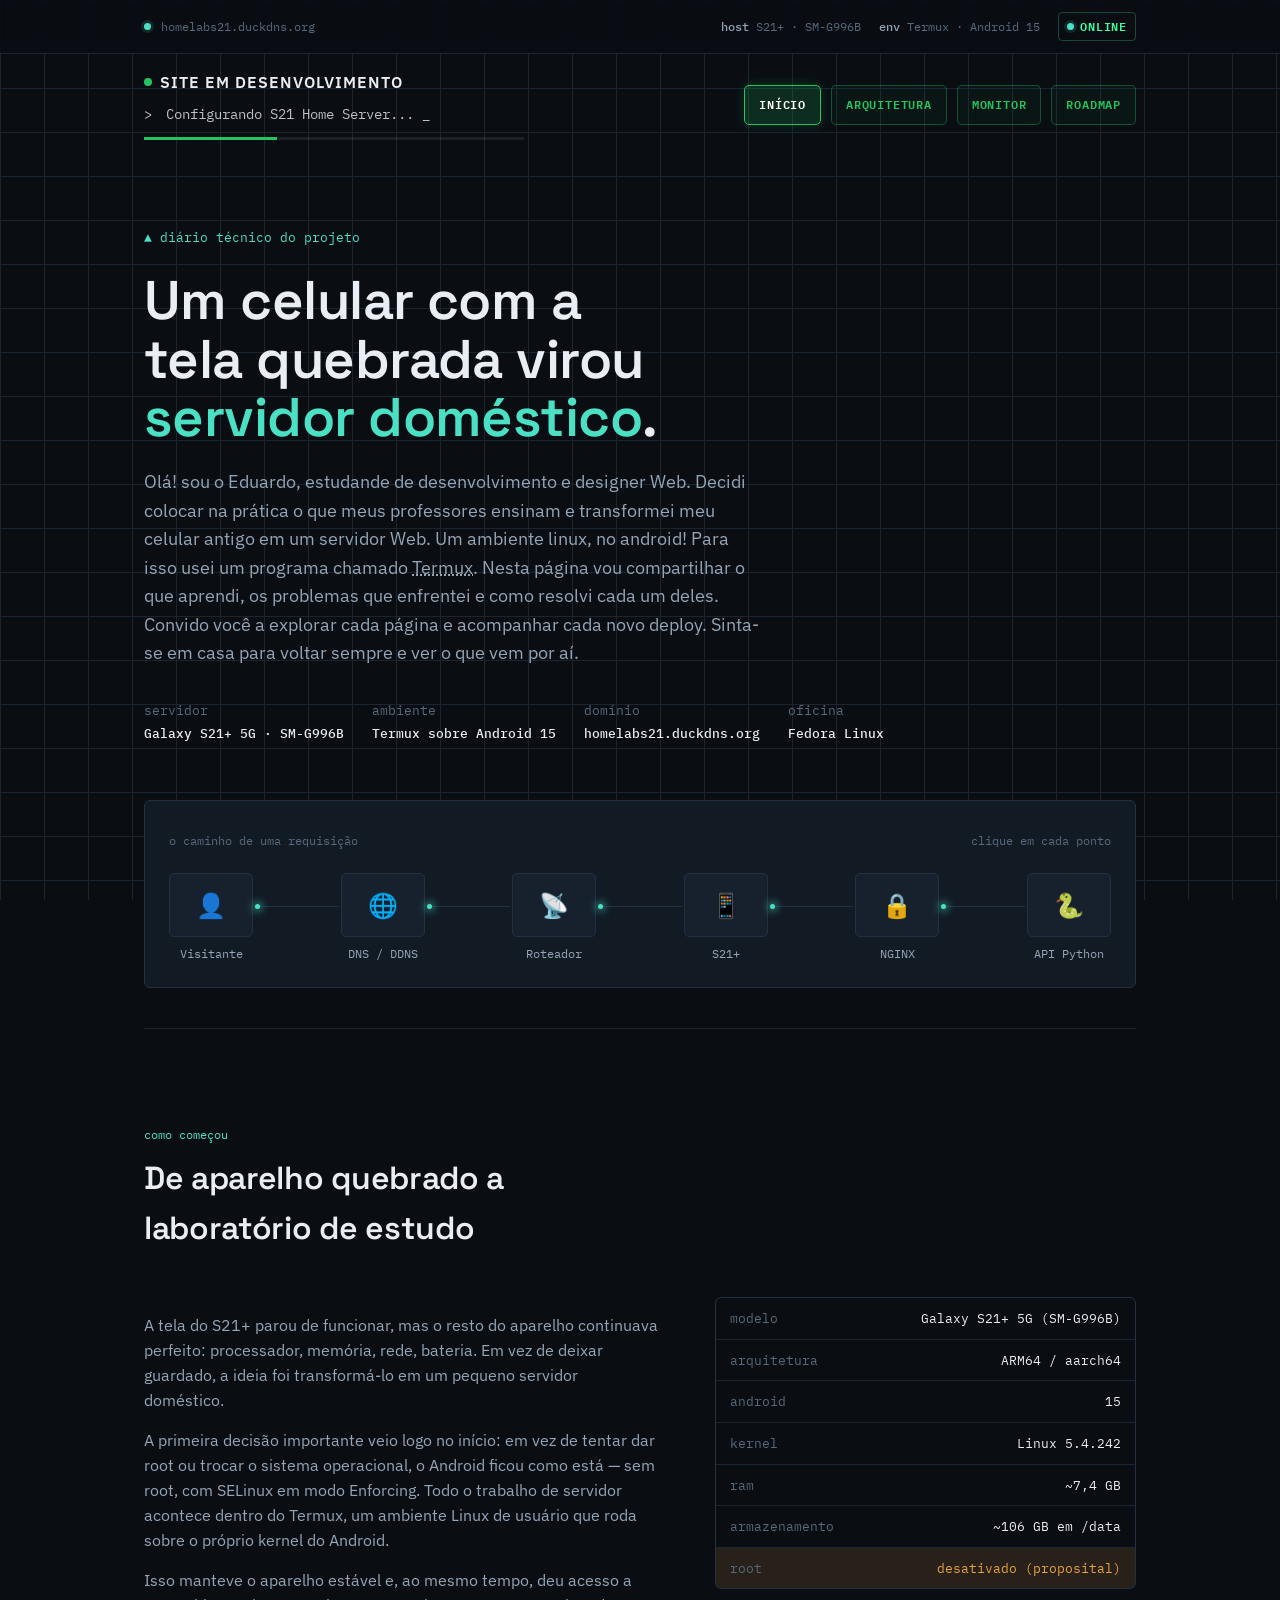
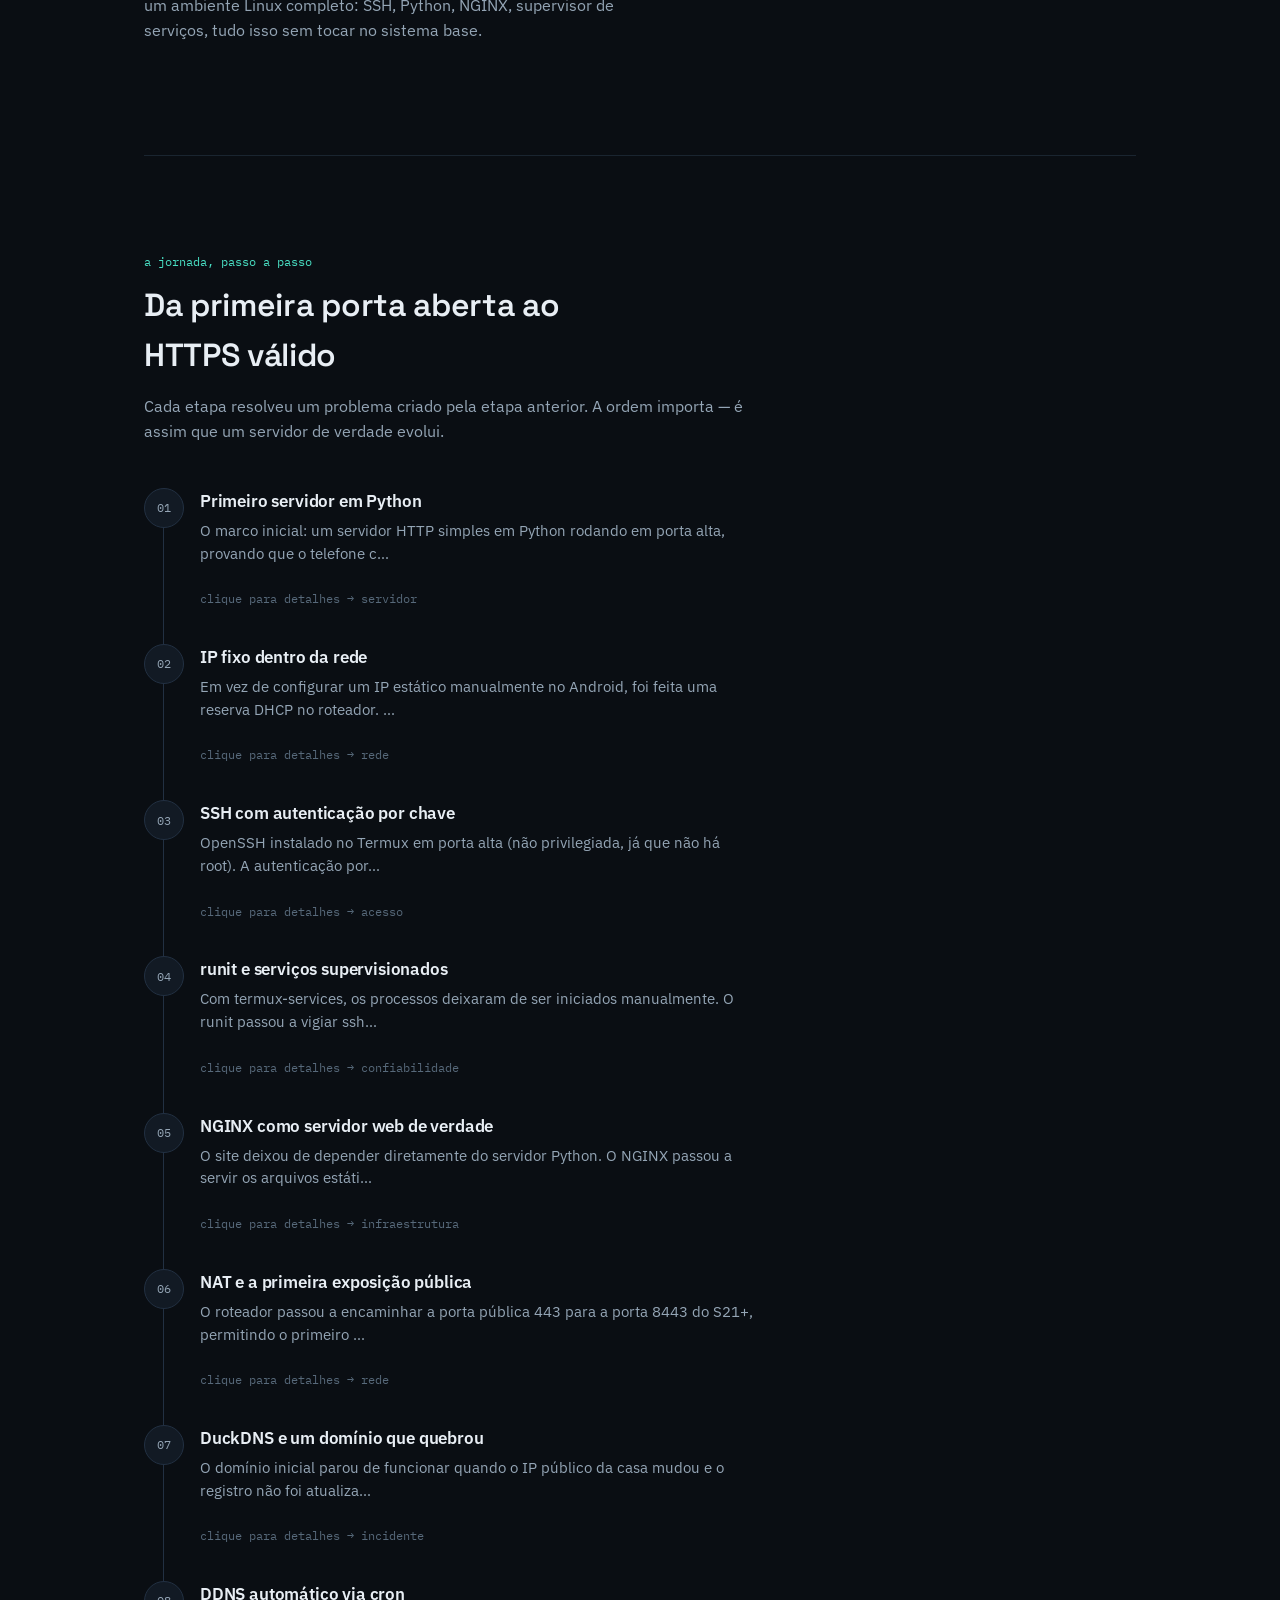
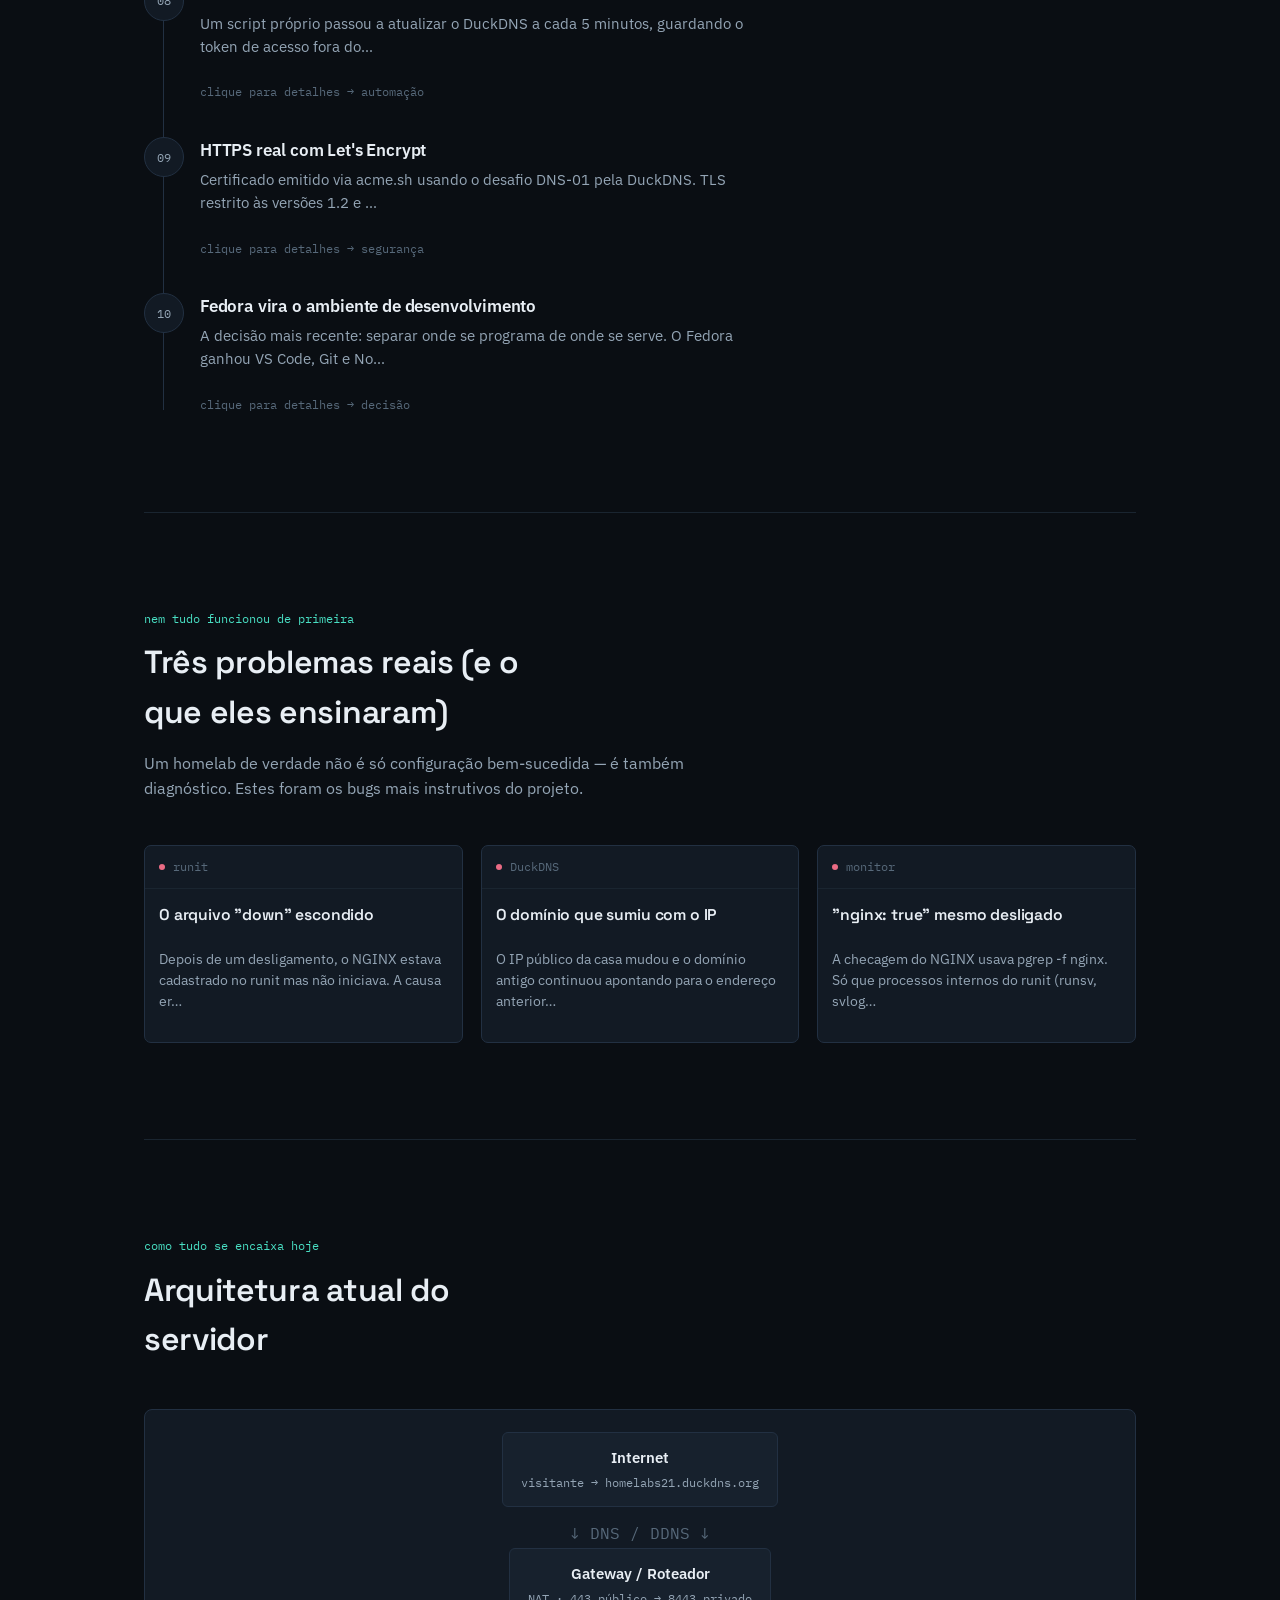
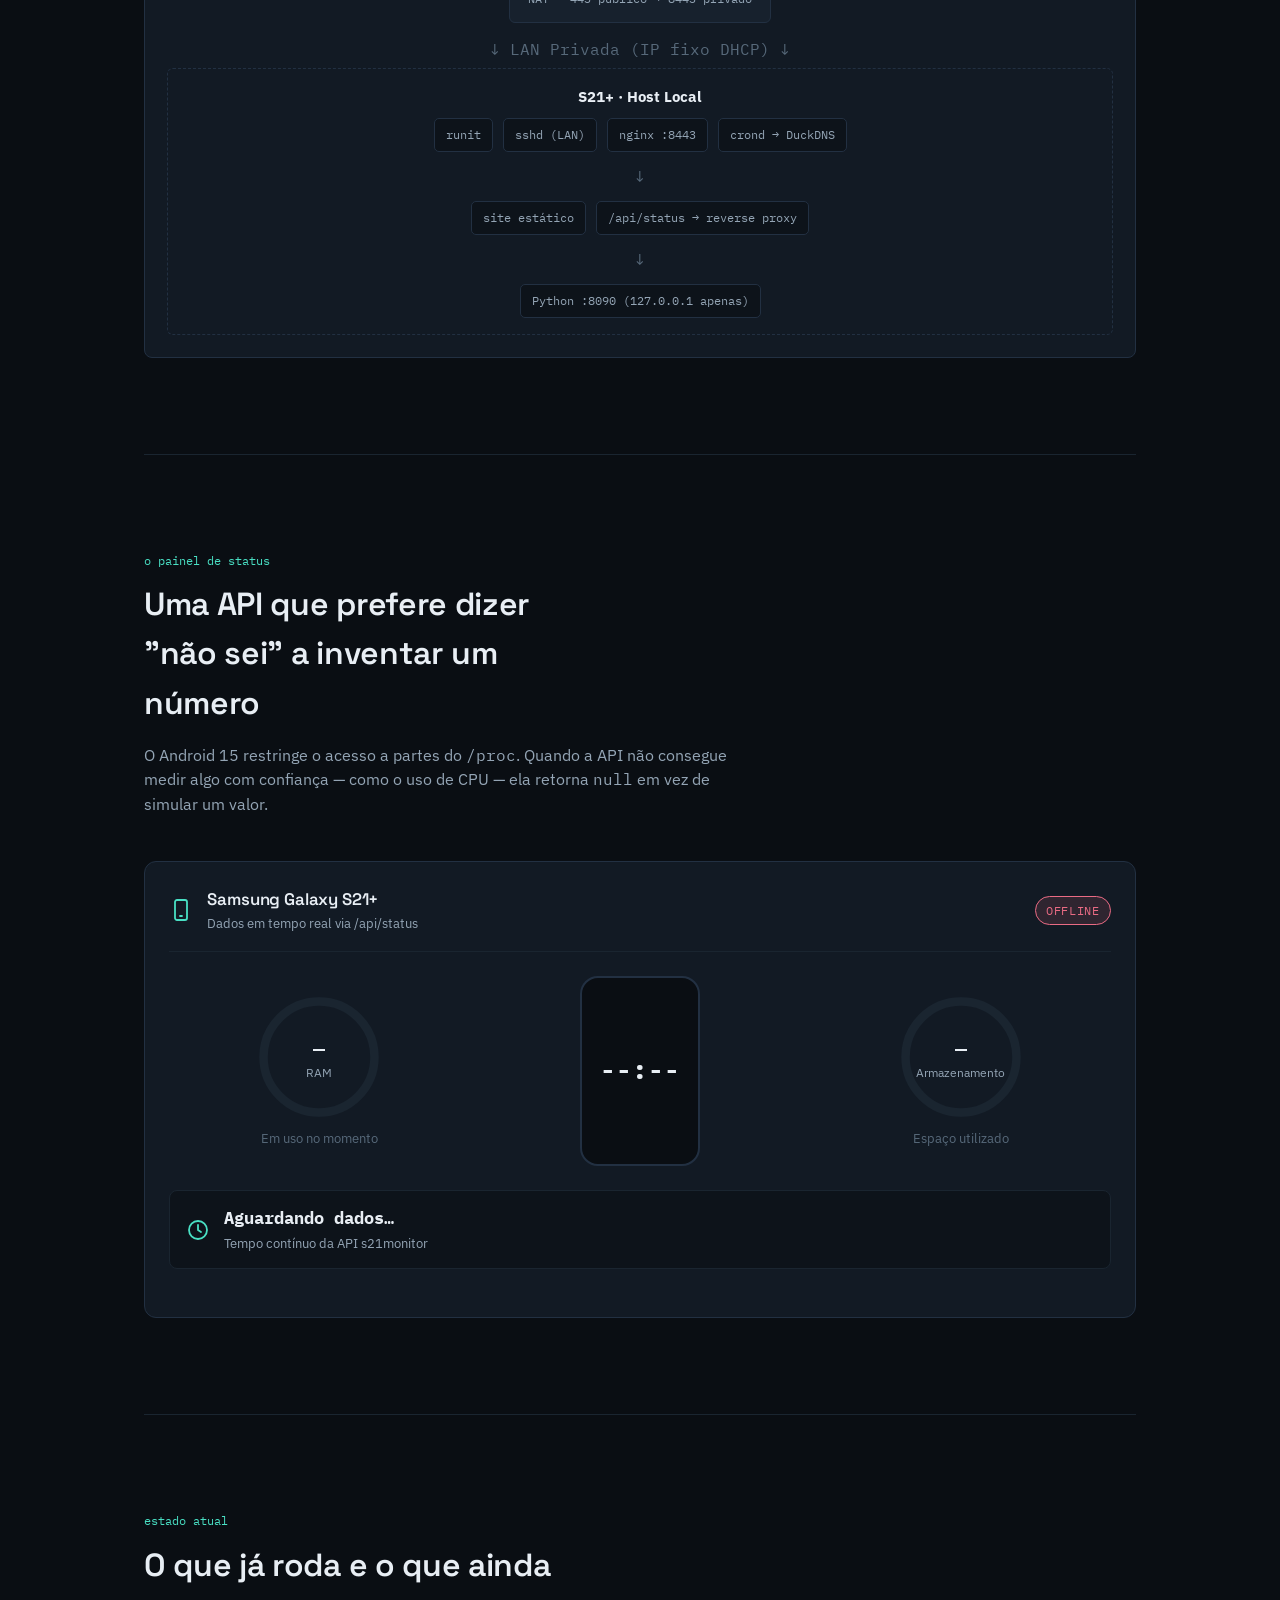
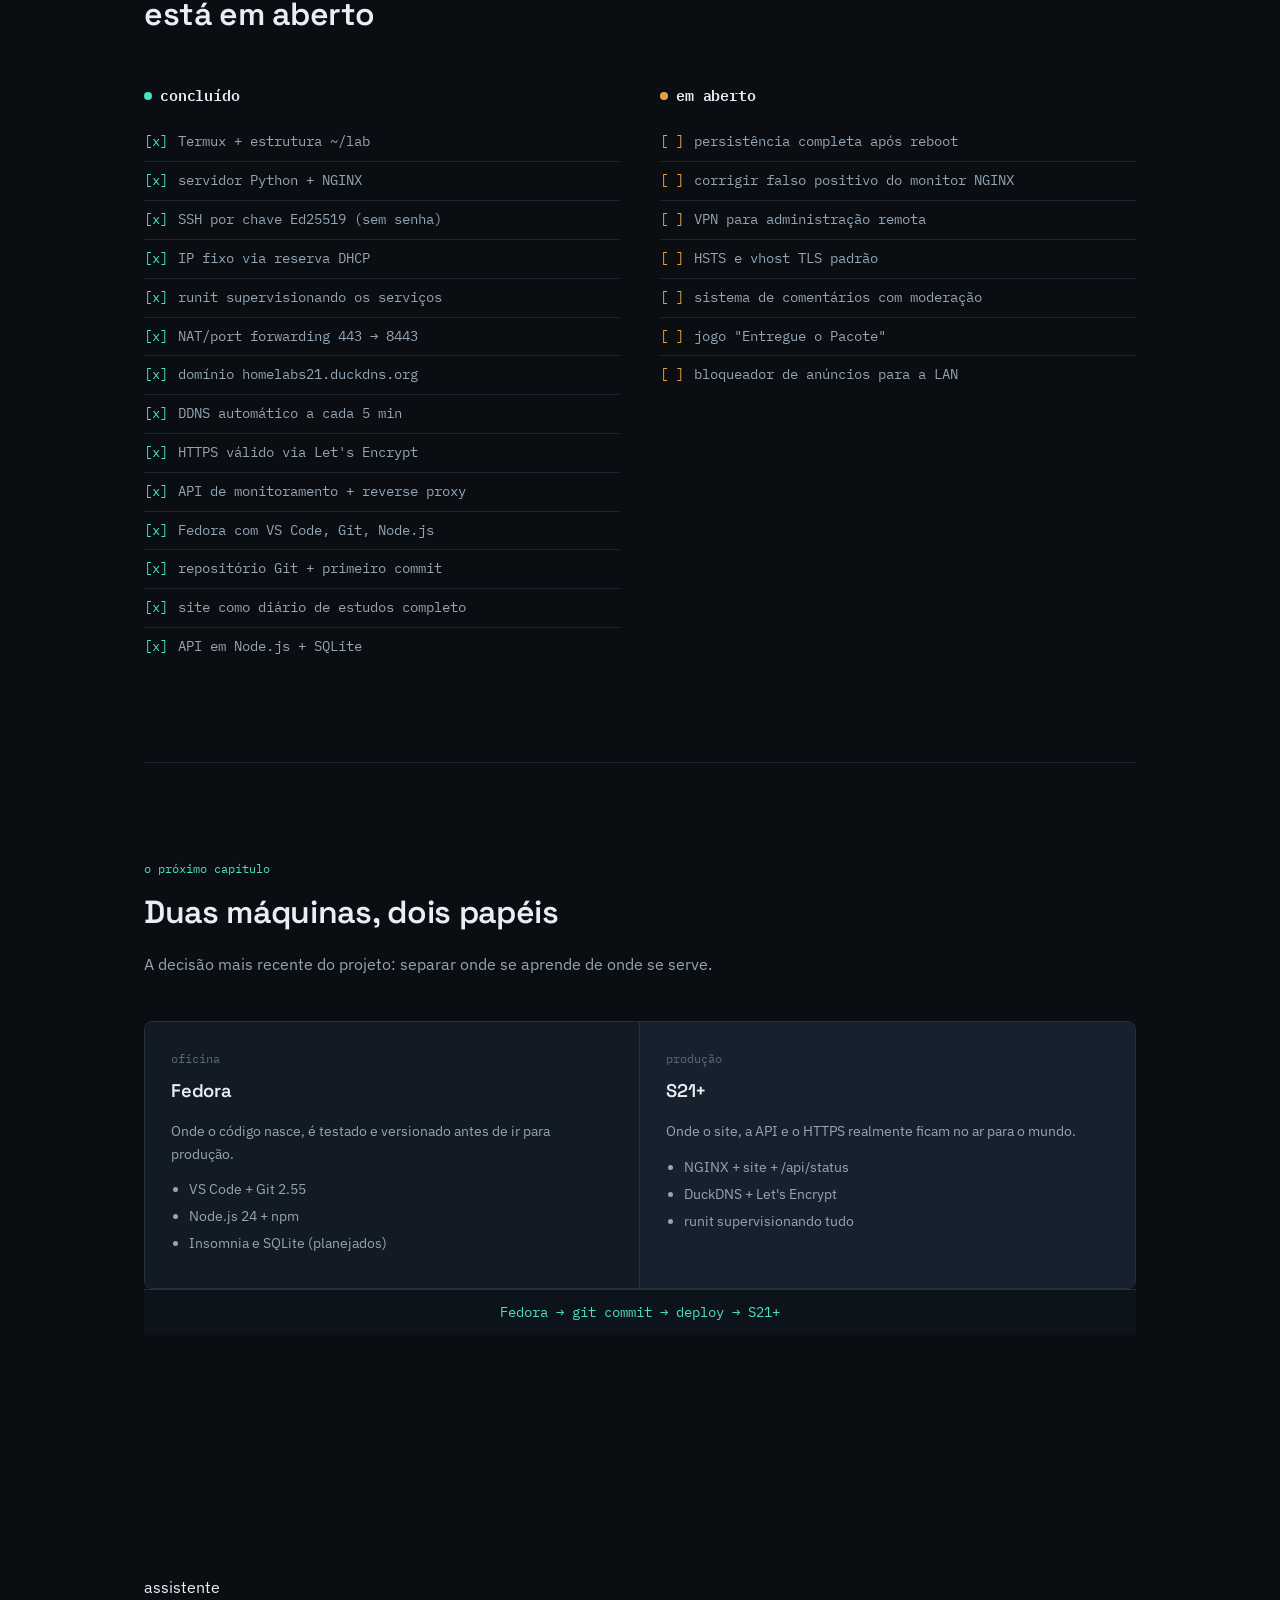
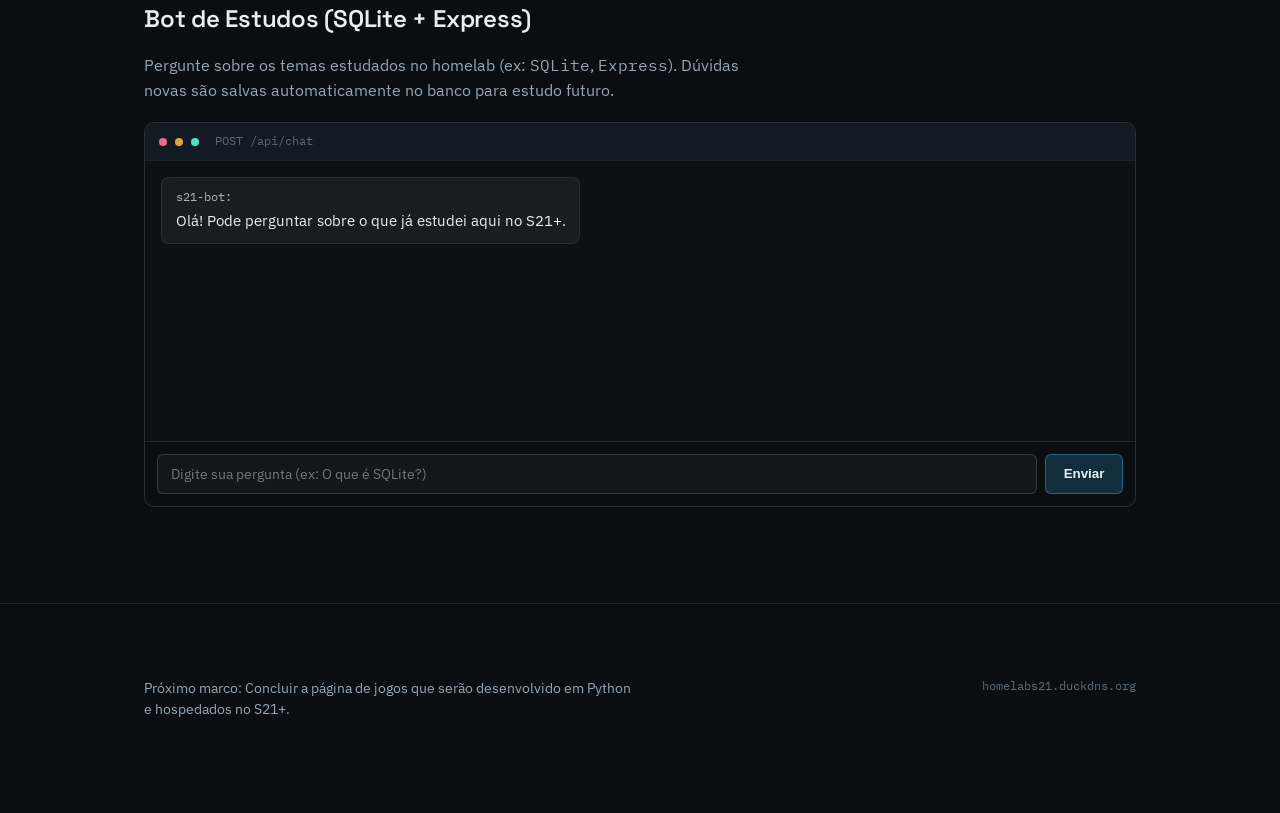
==== commit 68729de0: "atualização da tela do monitor do aparelho." ====
--- a/index.html
+++ b/index.html
@@ -167,11 +167,54 @@
 <h2>Uma API que prefere dizer "não sei" a inventar um número</h2>
         <p>O Android 15 restringe o acesso a partes do <code>/proc</code>. Quando a API não consegue medir algo com confiança — como o uso de CPU — ela retorna <code>null</code> em vez de simular um valor.</p>
       </div>
-      <div class="term">
-        <div class="term-bar"><i></i><i></i><i></i><span>GET /api/status</span></div>
-        <div class="term-body" id="api-status-output">carregando /api/status...</div>
-      </div>
-    </section>
+      <div class="mon">
+    <header class="mon-head">
+      <svg viewBox="0 0 24 24" class="ico"><rect x="6" y="2" width="12" height="20" rx="2"/><line x1="11" y1="18" x2="13" y2="18"/></svg>
+      <div>
+        <h3>Samsung Galaxy S21+</h3>
+        <p class="mon-sub">Dados em tempo real via /api/status</p>
+      </div>
+      <span id="mon-status" class="mon-status off">offline</span>
+    </header>
+
+    <div class="mon-top">
+      <div class="gauge" id="g-ram">
+        <svg viewBox="0 0 120 120">
+          <circle class="trilho" cx="60" cy="60" r="52"/>
+          <circle class="arco" cx="60" cy="60" r="52"/>
+        </svg>
+        <div class="g-txt"><strong>—</strong><span>RAM</span></div>
+        <p class="g-det">Em uso no momento</p>
+      </div>
+
+      <div class="phone">
+        <div class="tela">
+          <div id="mon-hora">--:--</div>
+          <div id="mon-data" class="mon-sub"></div>
+        </div>
+      </div>
+
+      <div class="gauge" id="g-sto">
+        <svg viewBox="0 0 120 120">
+          <circle class="trilho" cx="60" cy="60" r="52"/>
+          <circle class="arco" cx="60" cy="60" r="52"/>
+        </svg>
+        <div class="g-txt"><strong>—</strong><span>Armazenamento</span></div>
+        <p class="g-det">Espaço utilizado</p>
+      </div>
+    </div>
+
+    <div class="mon-uptime">
+      <svg viewBox="0 0 24 24" class="ico"><circle cx="12" cy="12" r="9"/><path d="M12 7v5l3 2"/></svg>
+      <div>
+        <strong id="mon-up">Aguardando dados…</strong>
+        <p class="mon-sub" id="mon-up-det">Tempo contínuo da API s21monitor</p>
+      </div>
+    </div>
+
+    <div class="mon-servicos" id="mon-servicos"></div>
+  </div>
+</section>
 
     <hr class="rule">
 
--- a/style.css
+++ b/style.css
@@ -580,4 +580,216 @@
 .chat-btn:disabled {
   opacity: 0.5;
   cursor: not-allowed;
+}
+
+.mon {
+  background: var(--surface);
+  border: 1px solid var(--border);
+  border-radius: 12px;
+  padding: 1.5rem;
+  display: flex;
+  flex-direction: column;
+  gap: 1.5rem;
+  color: var(--text);
+}
+
+.mon-head {
+  display: flex;
+  align-items: center;
+  gap: 0.9rem;
+  border-bottom: 1px solid var(--border-soft);
+  padding-bottom: 1rem;
+}
+
+.mon-head h3 {
+  margin: 0;
+  font-family: var(--display);
+  font-size: 1.05rem;
+  color: var(--text);
+}
+
+.mon-sub {
+  margin: 0.15rem 0 0;
+  font-size: 0.82rem;
+  color: var(--text-dim);
+}
+
+.mon .ico {
+  width: 24px;
+  height: 24px;
+  fill: none;
+  stroke: var(--signal);
+  stroke-width: 1.8;
+  stroke-linecap: round;
+  stroke-linejoin: round;
+  flex-shrink: 0;
+}
+
+.mon-status {
+  margin-left: auto;
+  font-family: var(--mono);
+  font-size: 0.78rem;
+  padding: 0.25rem 0.65rem;
+  border-radius: 999px;
+  text-transform: uppercase;
+  letter-spacing: 0.05em;
+}
+
+.mon-status.on {
+  background: var(--signal-dim);
+  color: var(--neon);
+  border: 1px solid var(--signal);
+}
+
+.mon-status.off {
+  background: var(--bug-dim);
+  color: var(--bug);
+  border: 1px solid var(--bug);
+}
+
+.mon-top {
+  display: grid;
+  grid-template-columns: repeat(3, 1fr);
+  align-items: center;
+  gap: 1.25rem;
+  text-align: center;
+}
+
+.gauge {
+  position: relative;
+  display: flex;
+  flex-direction: column;
+  align-items: center;
+}
+
+.gauge svg {
+  width: 128px;
+  height: 128px;
+  transform: rotate(-90deg);
+}
+
+.gauge circle {
+  fill: none;
+  stroke-width: 8;
+}
+
+.gauge .trilho {
+  stroke: var(--border-soft);
+}
+
+.gauge .arco {
+  stroke: var(--signal);
+  stroke-linecap: round;
+  stroke-dasharray: 326.73;
+  stroke-dashoffset: 326.73;
+  transition: stroke-dashoffset 0.6s ease;
+}
+
+.g-txt {
+  position: absolute;
+  top: 40px;
+  display: flex;
+  flex-direction: column;
+  align-items: center;
+}
+
+.g-txt strong {
+  font-family: var(--mono);
+  font-size: 1.25rem;
+  color: var(--text);
+}
+
+.g-txt span {
+  font-size: 0.75rem;
+  color: var(--text-dim);
+}
+
+.g-det {
+  margin: 0.5rem 0 0;
+  font-size: 0.8rem;
+  color: var(--text-faint);
+}
+
+.phone {
+  margin: 0 auto;
+  width: 120px;
+  height: 190px;
+  border: 2px solid var(--border);
+  border-radius: 18px;
+  padding: 10px;
+  display: flex;
+  align-items: center;
+  justify-content: center;
+  background: var(--bg);
+}
+
+.phone .tela {
+  text-align: center;
+}
+
+#mon-hora {
+  font-family: var(--mono);
+  font-size: 1.6rem;
+  font-weight: 700;
+  color: var(--text);
+}
+
+.mon-uptime {
+  display: flex;
+  align-items: center;
+  gap: 0.85rem;
+  padding: 0.9rem 1rem;
+  border-radius: 8px;
+  background: var(--bg-soft);
+  border: 1px solid var(--border-soft);
+}
+
+.mon-uptime strong {
+  font-family: var(--mono);
+  font-size: 1.05rem;
+  color: var(--text);
+}
+
+.mon-servicos {
+  display: flex;
+  flex-wrap: wrap;
+  gap: 0.6rem;
+}
+
+.srv-pill {
+  font-family: var(--mono);
+  font-size: 0.82rem;
+  padding: 0.35rem 0.75rem;
+  border-radius: 6px;
+  border: 1px solid var(--border);
+  background: var(--surface-2);
+  color: var(--text);
+  display: inline-flex;
+  align-items: center;
+  gap: 0.45rem;
+}
+
+.srv-dot {
+  width: 8px;
+  height: 8px;
+  border-radius: 50%;
+}
+
+.srv-dot.on {
+  background: var(--neon);
+  box-shadow: 0 0 6px var(--neon);
+}
+
+.srv-dot.off {
+  background: var(--bug);
+}
+
+@media (max-width: 720px) {
+  .mon-top {
+    grid-template-columns: 1fr;
+  }
+  .phone {
+    width: 150px;
+    height: 90px;
+  }
 }
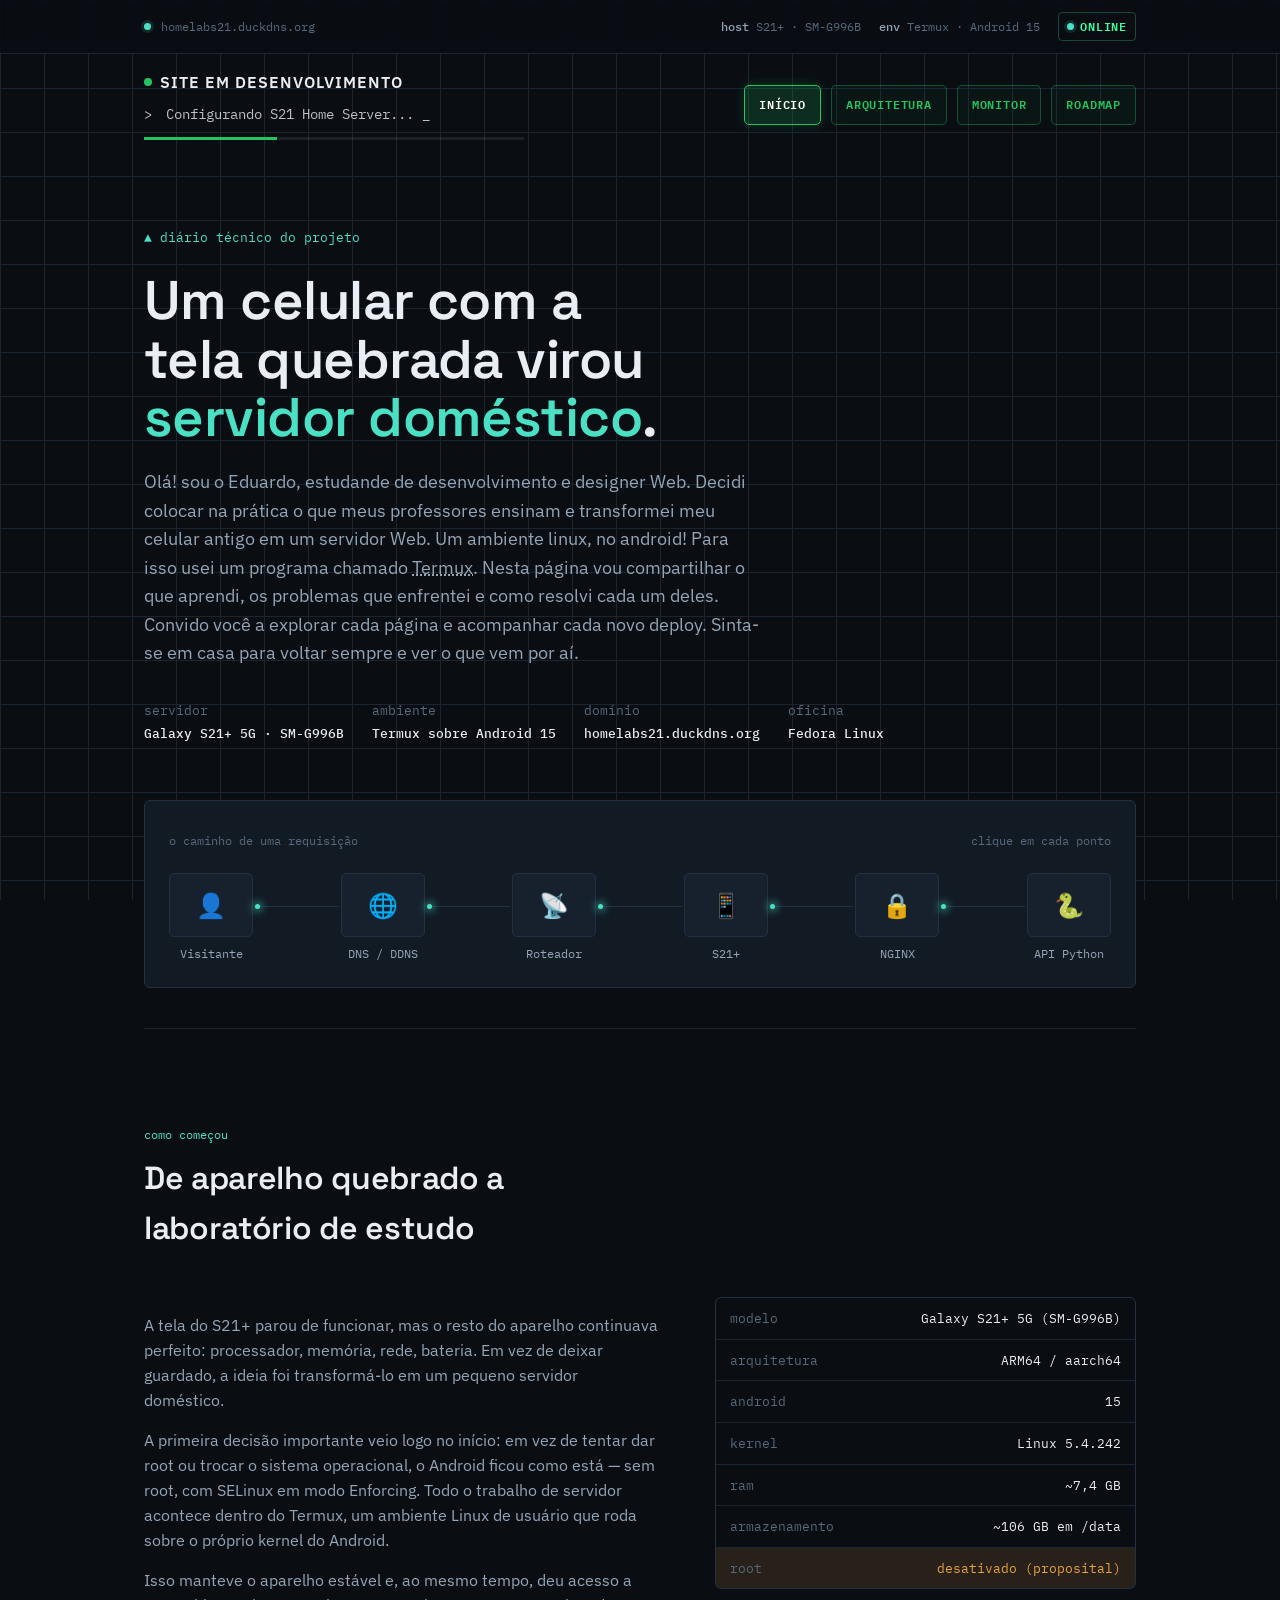
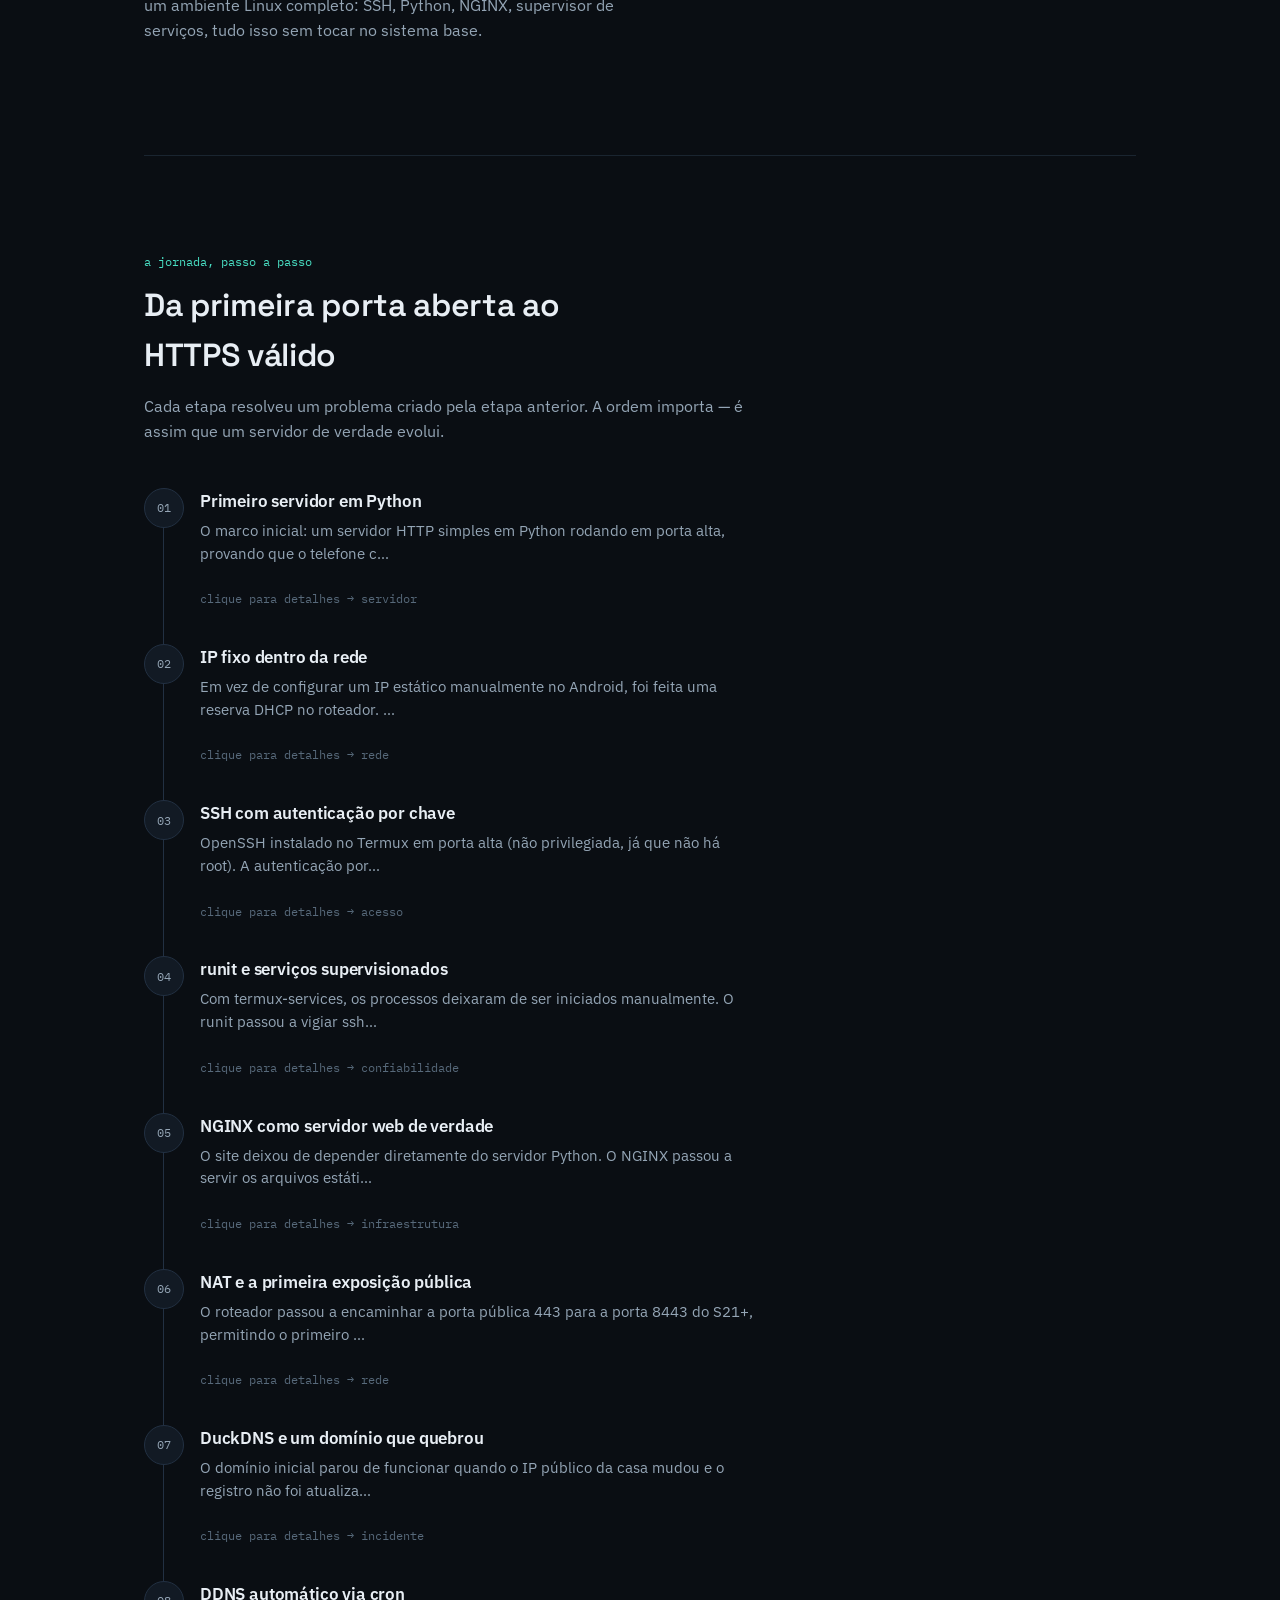
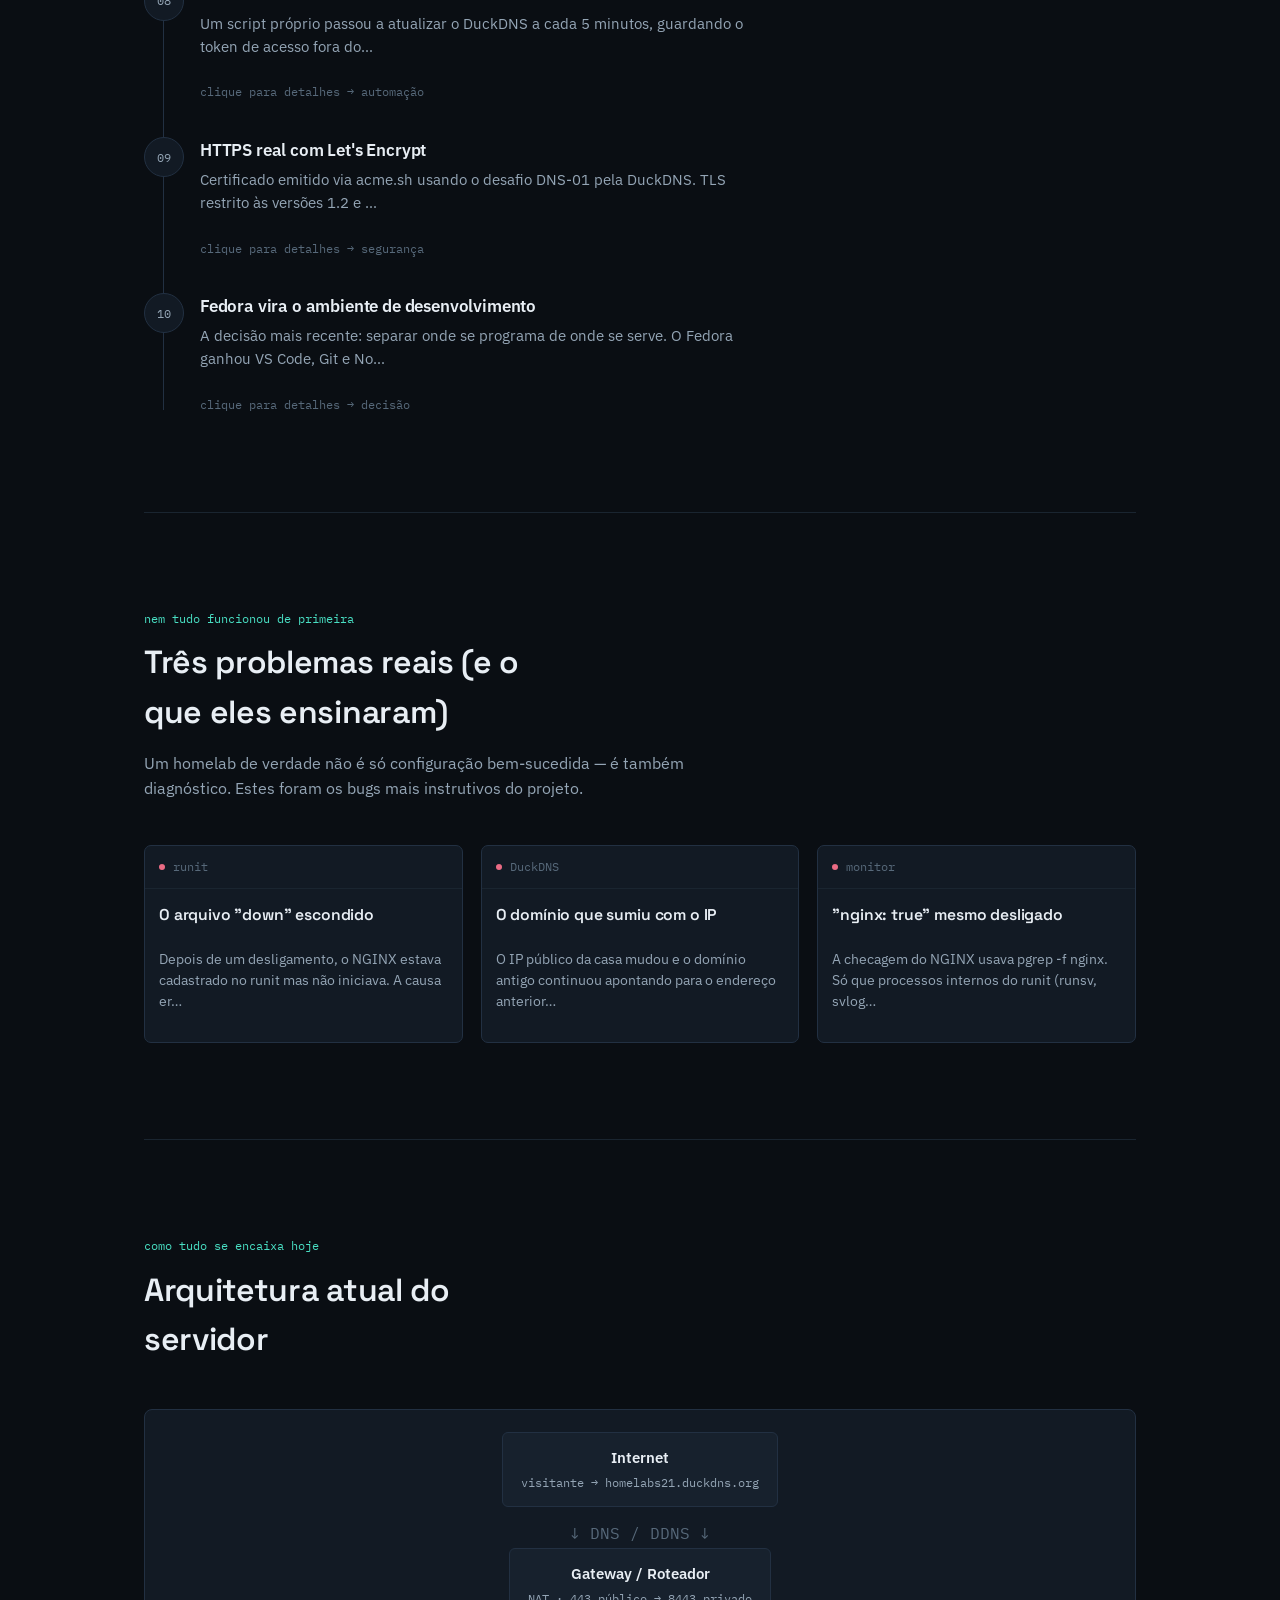
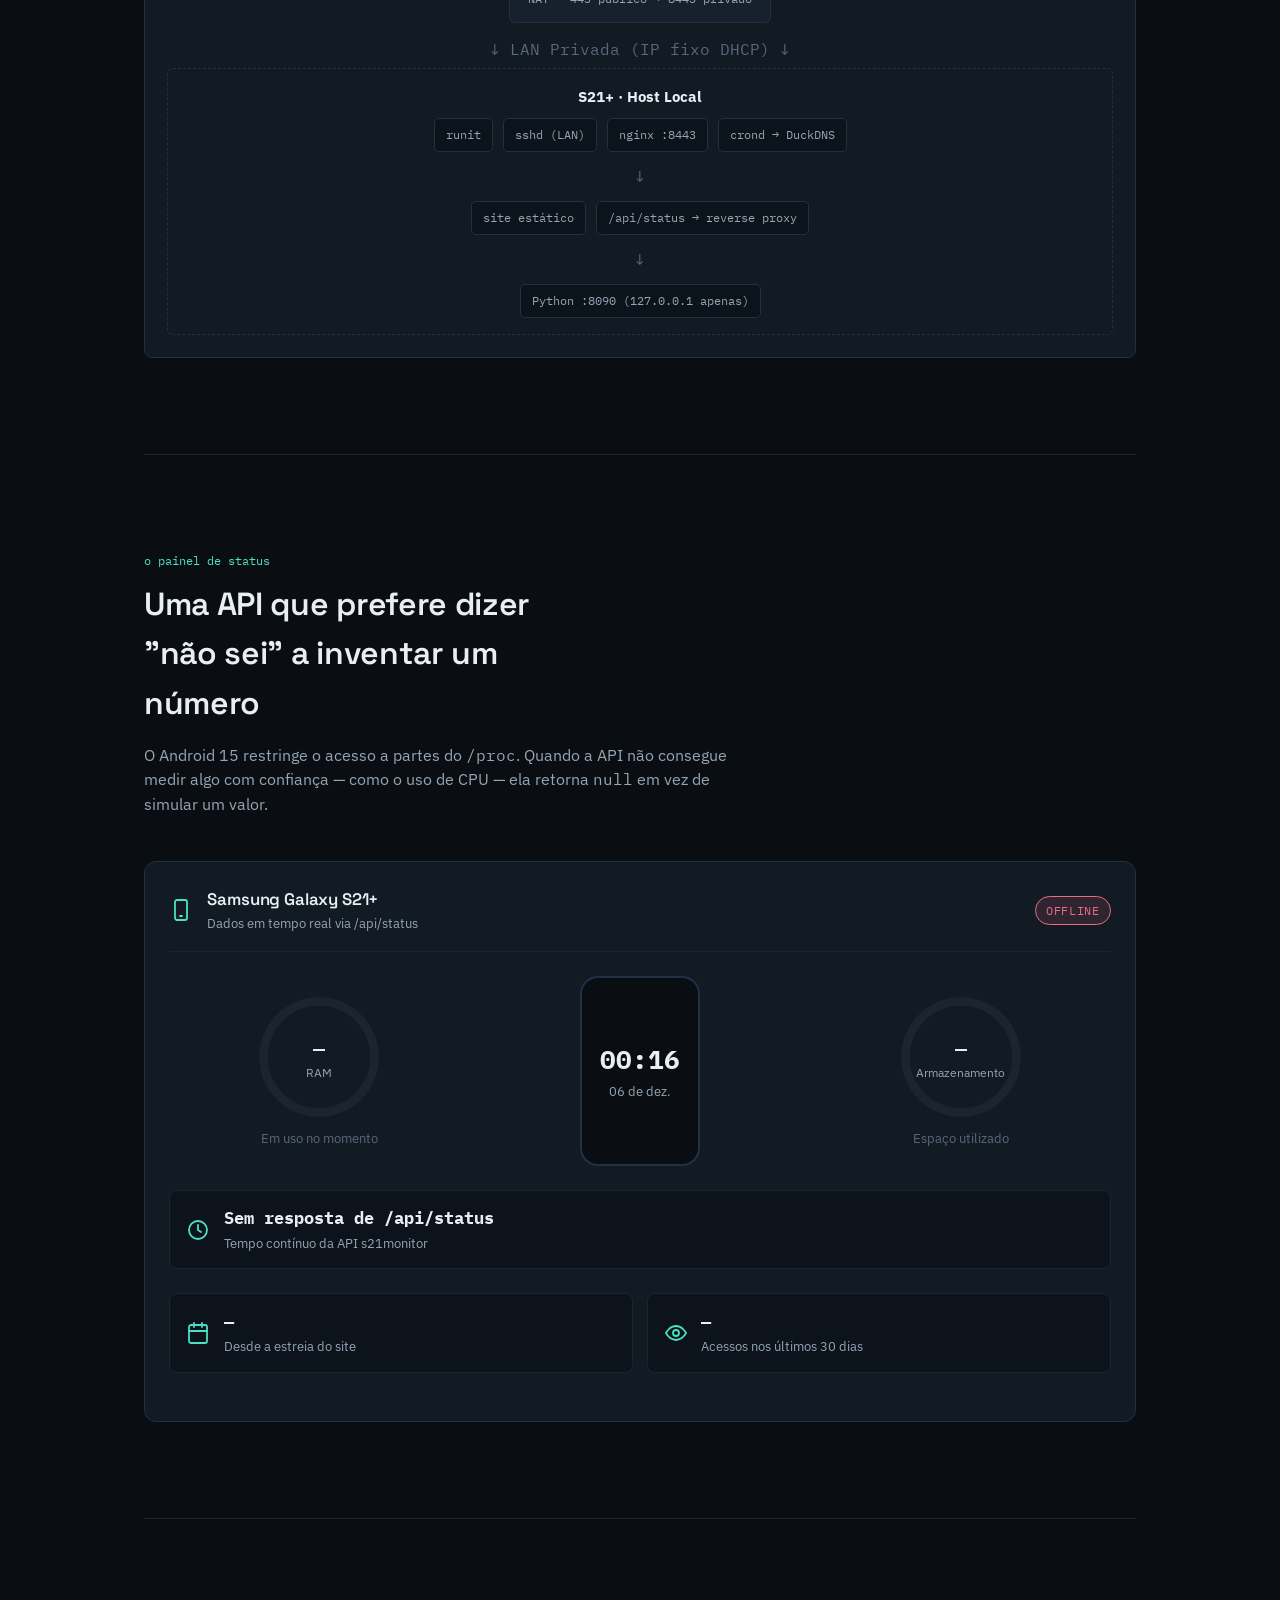
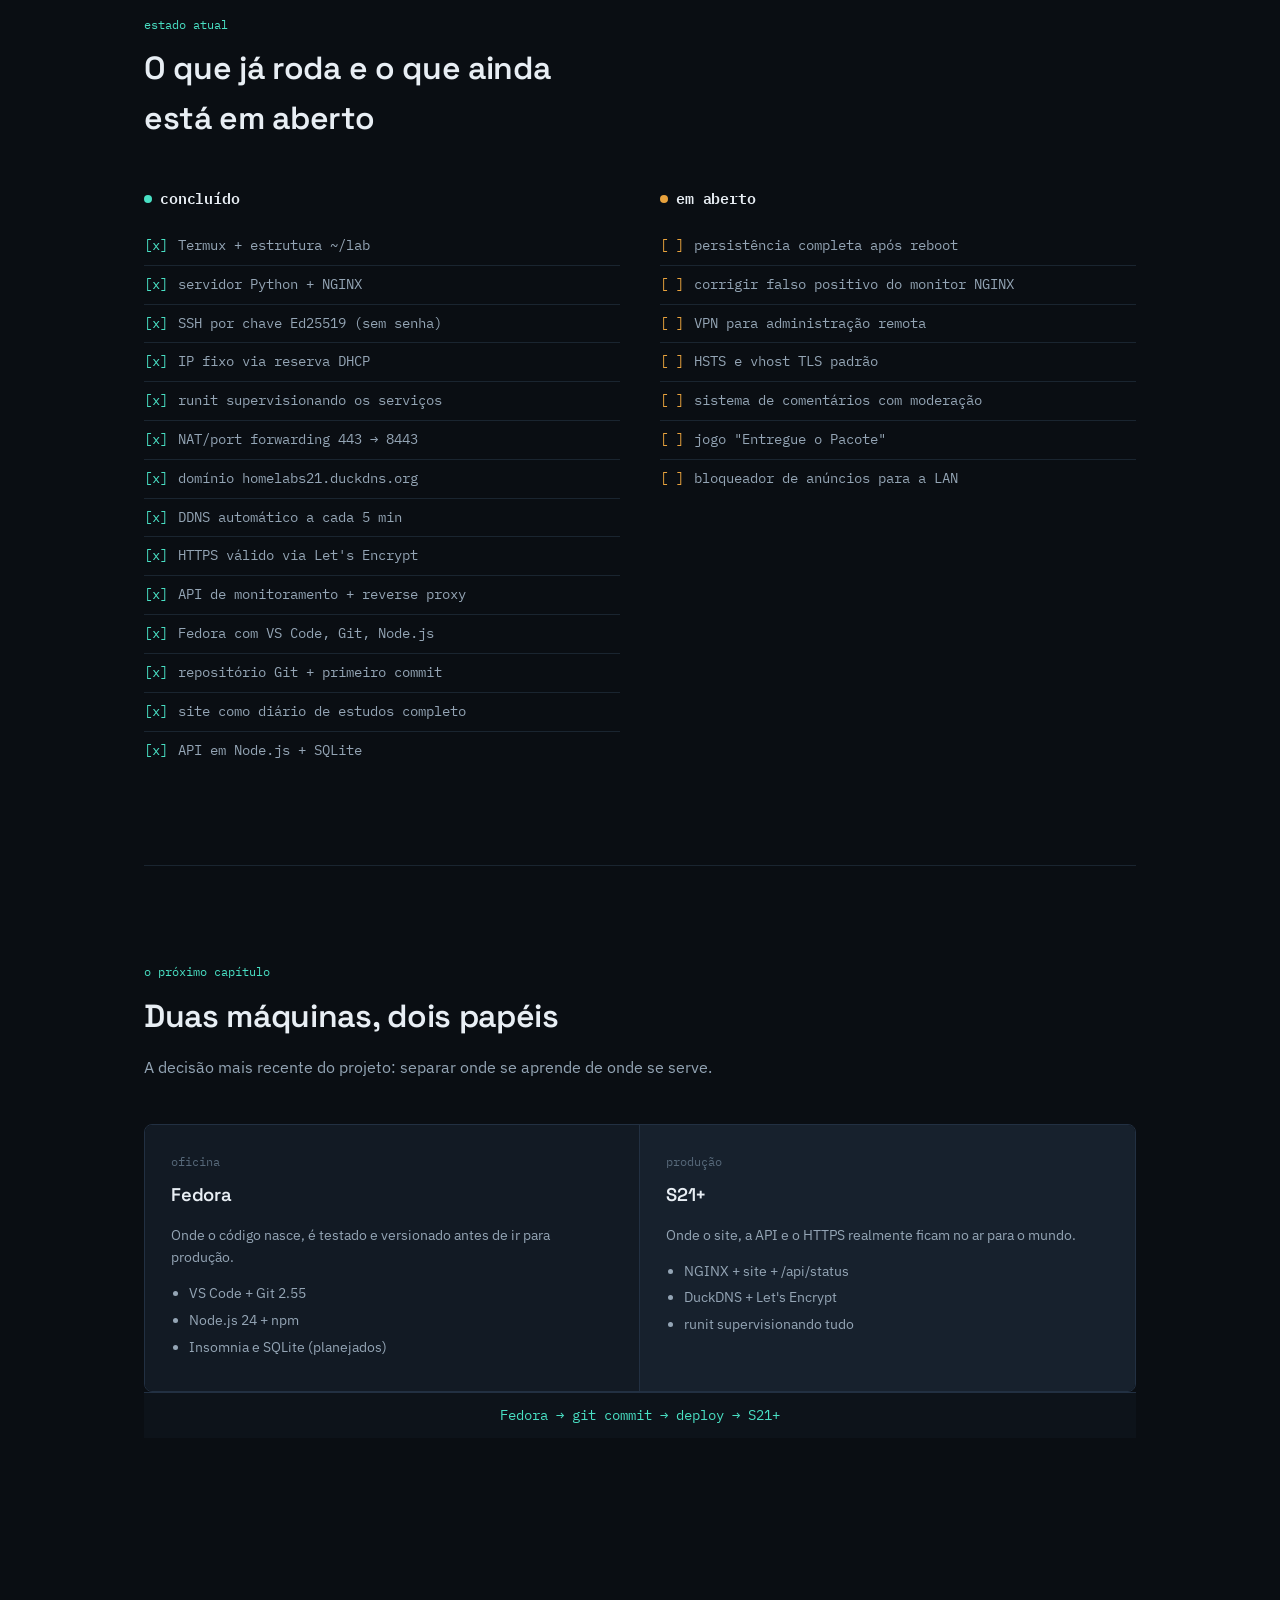
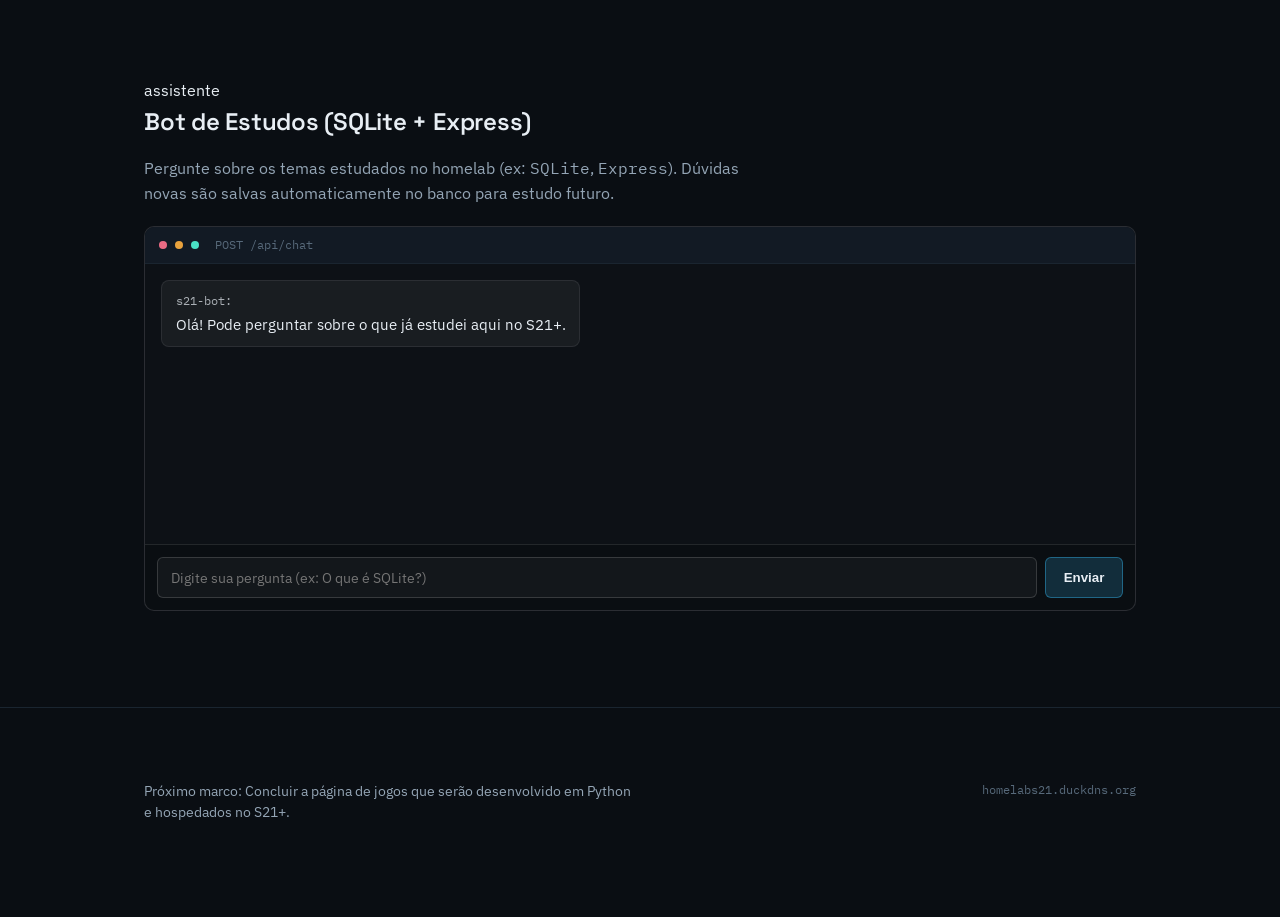
==== commit 5fbc8da9: "Ampliacão do monitor do site com mais informações do sistema." ====
--- a/index.html
+++ b/index.html
@@ -212,6 +212,33 @@
       </div>
     </div>
 
+
+    <div class="mon-meta">
+      <div class="mon-card">
+        <svg viewBox="0 0 24 24" class="ico">
+          <rect x="3" y="4" width="18" height="18" rx="2"/>
+          <line x1="16" y1="2" x2="16" y2="6"/>
+          <line x1="8" y1="2" x2="8" y2="6"/>
+          <line x1="3" y1="10" x2="21" y2="10"/>
+        </svg>
+        <div>
+          <strong id="mon-since">—</strong>
+          <p class="mon-sub" id="mon-since-days">Desde a estreia do site</p>
+        </div>
+      </div>
+
+      <div class="mon-card">
+        <svg viewBox="0 0 24 24" class="ico">
+          <path d="M2 12s3.5-7 10-7 10 7 10 7-3.5 7-10 7-10-7-10-7Z"/>
+          <circle cx="12" cy="12" r="3"/>
+        </svg>
+        <div>
+          <strong id="mon-visits">—</strong>
+          <p class="mon-sub">Acessos nos últimos 30 dias</p>
+        </div>
+      </div>
+    </div>
+
     <div class="mon-servicos" id="mon-servicos"></div>
   </div>
 </section>
--- a/style.css
+++ b/style.css
@@ -792,4 +792,220 @@
     width: 150px;
     height: 90px;
   }
+}
+
+/* Garante referência de posicionamento para o pop-up no topo do chat */
+.chat-box, #chat-box {
+  position: relative;
+}
+
+/* 1. Animação de "bot respondendo" */
+.bot-digitando {
+  display: inline-flex;
+  align-items: center;
+  gap: 0.45rem;
+  padding: 0.6rem 0.9rem;
+  border-radius: 10px;
+  background: var(--surface-2);
+  border: 1px solid var(--border);
+  font-family: var(--mono);
+  font-size: 0.8rem;
+  color: var(--text-dim);
+  width: fit-content;
+}
+
+.bot-digitando .dots {
+  display: inline-flex;
+  gap: 4px;
+}
+
+.bot-digitando .dots i {
+  width: 6px;
+  height: 6px;
+  border-radius: 50%;
+  background: var(--signal);
+  animation: bot-pulso 1.2s infinite ease-in-out;
+}
+
+.bot-digitando .dots i:nth-child(2) { animation-delay: 0.2s; }
+.bot-digitando .dots i:nth-child(3) { animation-delay: 0.4s; }
+
+@keyframes bot-pulso {
+  0%, 80%, 100% {
+    transform: translateY(0);
+    opacity: 0.35;
+  }
+  40% {
+    transform: translateY(-4px);
+    opacity: 1;
+  }
+}
+
+/* Animação de "respondendo" no chat */
+.bot-digitando {
+  display: inline-flex;
+  align-items: center;
+  gap: 0.4rem;
+  color: var(--text-dim);
+  font-style: italic;
+}
+
+.bot-digitando .dots {
+  display: inline-flex;
+  gap: 4px;
+}
+
+.bot-digitando .dots i {
+  width: 6px;
+  height: 6px;
+  border-radius: 50%;
+  background: var(--signal);
+  animation: bot-pulso 1.2s infinite ease-in-out;
+}
+
+.bot-digitando .dots i:nth-child(2) { animation-delay: 0.2s; }
+.bot-digitando .dots i:nth-child(3) { animation-delay: 0.4s; }
+
+@keyframes bot-pulso {
+  0%, 80%, 100% {
+    transform: translateY(0);
+    opacity: 0.35;
+  }
+  40% {
+    transform: translateY(-4px);
+    opacity: 1;
+  }
+}
+
+/* Pop-up de aviso de IA no topo do chat */
+.chat-aviso-ia {
+  position: absolute;
+  top: 10px;
+  left: 10px;
+  right: 10px;
+  z-index: 20;
+  display: flex;
+  align-items: flex-start;
+  justify-content: space-between;
+  gap: 0.75rem;
+  padding: 0.7rem 0.9rem;
+  border-radius: 8px;
+  background: var(--surface);
+  border: 1px solid var(--warn);
+  box-shadow: 0 8px 24px rgba(0, 0, 0, 0.45), inset 0 0 0 999px var(--warn-dim);
+  color: var(--text);
+  font-size: 0.8rem;
+  line-height: 1.4;
+  animation: aviso-subir 0.45s cubic-bezier(0.22, 1, 0.36, 1) forwards;
+}
+
+.chat-aviso-ia strong {
+  color: var(--warn);
+  font-family: var(--mono);
+}
+
+.chat-aviso-fechar {
+  background: none;
+  border: none;
+  color: var(--text-dim);
+  font-size: 1.1rem;
+  line-height: 1;
+  cursor: pointer;
+  padding: 0 2px;
+  flex-shrink: 0;
+}
+
+.chat-aviso-fechar:hover {
+  color: var(--text);
+}
+
+@keyframes aviso-subir {
+  from {
+    opacity: 0;
+    transform: translateY(70px);
+  }
+  to {
+    opacity: 1;
+    transform: translateY(0);
+  }
+}
+
+/* 2. Pop-up que sobe até o topo do chat */
+.chat-aviso-ia {
+  position: absolute;
+  top: 10px;
+  left: 10px;
+  right: 10px;
+  z-index: 20;
+  display: flex;
+  align-items: flex-start;
+  justify-content: space-between;
+  gap: 0.75rem;
+  padding: 0.7rem 0.9rem;
+  border-radius: 8px;
+  background: var(--surface);
+  border: 1px solid var(--warn);
+  box-shadow: 0 8px 24px rgba(0, 0, 0, 0.45), inset 0 0 0 999px var(--warn-dim);
+  color: var(--text);
+  font-size: 0.8rem;
+  line-height: 1.4;
+  animation: aviso-subir 0.4s cubic-bezier(0.22, 1, 0.36, 1) forwards;
+}
+
+.chat-aviso-ia strong {
+  color: var(--warn);
+  font-family: var(--mono);
+}
+
+.chat-aviso-fechar {
+  background: none;
+  border: none;
+  color: var(--text-dim);
+  font-size: 1.1rem;
+  line-height: 1;
+  cursor: pointer;
+  padding: 0 2px;
+}
+
+.chat-aviso-fechar:hover {
+  color: var(--text);
+}
+
+@keyframes aviso-subir {
+  from {
+    opacity: 0;
+    transform: translateY(60px);
+  }
+  to {
+    opacity: 1;
+    transform: translateY(0);
+  }
+}
+
+.mon-meta {
+  display: grid;
+  grid-template-columns: repeat(2, 1fr);
+  gap: 0.85rem;
+}
+
+.mon-card {
+  display: flex;
+  align-items: center;
+  gap: 0.85rem;
+  padding: 0.9rem 1rem;
+  border-radius: 8px;
+  background: var(--bg-soft);
+  border: 1px solid var(--border-soft);
+}
+
+.mon-card strong {
+  font-family: var(--mono);
+  font-size: 1.05rem;
+  color: var(--text);
+}
+
+@media (max-width: 720px) {
+  .mon-meta {
+    grid-template-columns: 1fr;
+  }
 }
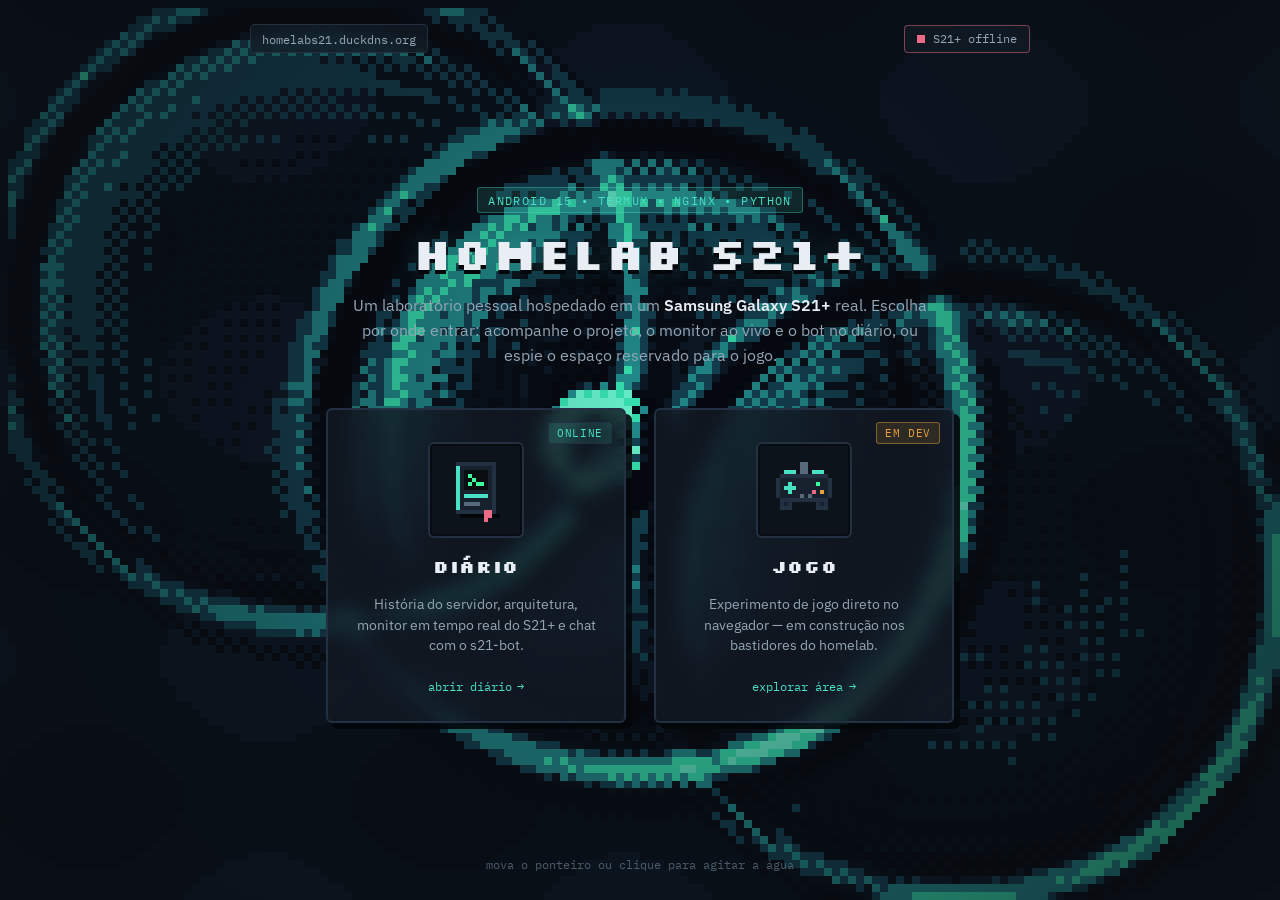
==== commit 09eeff1e: "nova pagina inicial do portal" ====
--- a/index.html
+++ b/index.html
@@ -1,372 +1,490 @@
 <!DOCTYPE html>
 <html lang="pt-BR">
 <head>
-  <meta charset="UTF-8">
-  <meta name="viewport" content="width=device-width, initial-scale=1.0">
-  <meta name="description" content="Diário técnico de como um Samsung Galaxy S21+ com tela quebrada foi transformado em um servidor Linux doméstico com Termux, NGINX e HTTPS.">
-  <meta name="referrer" content="strict-origin-when-cross-origin">
-  <title>S21+ Home Server — Diário do projeto</title>
-
-  <link rel="preconnect" href="https://fonts.googleapis.com">
-  <link rel="preconnect" href="https://fonts.gstatic.com" crossorigin>
-  <link href="https://fonts.googleapis.com/css2?family=IBM+Plex+Mono:wght@400;500;600&family=IBM+Plex+Sans:wght@400;500;600&family=Space+Grotesk:wght@500;600;700&display=swap" rel="stylesheet">
-  <link rel="stylesheet" href="style.css">
+  <meta charset="UTF-8" />
+  <meta name="viewport" content="width=device-width, initial-scale=1.0" />
+  <title>Homelab S21+ — Servidor Caseiro</title>
+  <link rel="preconnect" href="https://fonts.googleapis.com" />
+  <link rel="preconnect" href="https://fonts.gstatic.com" crossorigin />
+  <link href="https://fonts.googleapis.com/css2?family=IBM+Plex+Mono:wght@400;500;600&family=IBM+Plex+Sans:wght@400;500;600&family=Silkscreen:wght@400;700&family=Space+Grotesk:wght@600;700&display=swap" rel="stylesheet" />
+  <style>
+    :root {
+      --bg: #0a0e13;
+      --bg-soft: #0d131a;
+      --surface: #121a24;
+      --surface-2: #17212d;
+      --border: #223042;
+      --border-soft: #1a2530;
+      --text: #e8eef4;
+      --text-dim: #94a5b5;
+      --text-faint: #57697a;
+      --signal: #49e0c4;
+      --signal-dim: rgba(73, 224, 196, 0.13);
+      --green: #22c55e;
+      --neon: #39ff9c;
+      --warn: #e8a23d;
+      --warn-dim: rgba(232, 162, 61, 0.14);
+      --bug: #ea6b84;
+      --bug-dim: rgba(234, 107, 132, 0.13);
+      --sans: 'IBM Plex Sans', system-ui, sans-serif;
+      --display: 'Space Grotesk', 'IBM Plex Sans', sans-serif;
+      --mono: 'IBM Plex Mono', ui-monospace, 'SF Mono', monospace;
+      --pixel: 'Silkscreen', 'IBM Plex Mono', monospace;
+    }
+
+    * {
+      box-sizing: border-box;
+      margin: 0;
+      padding: 0;
+    }
+
+    html, body {
+      min-height: 100%;
+      background: var(--bg);
+      color: var(--text);
+      font-family: var(--sans);
+      overflow-x: hidden;
+    }
+
+    /* Fundo de água interativo em pixel art */
+    #water-canvas {
+      position: fixed;
+      inset: 0;
+      width: 100%;
+      height: 100%;
+      z-index: 0;
+      image-rendering: pixelated;
+      image-rendering: crisp-edges;
+      display: block;
+    }
+
+    /* Camada sutil de vinheta para leitura confortável sobre a água */
+    .vignette {
+      position: fixed;
+      inset: 0;
+      z-index: 1;
+      pointer-events: none;
+      background: radial-gradient(
+        circle at 50% 45%,
+        rgba(10, 14, 19, 0.08) 0%,
+        rgba(10, 14, 19, 0.62) 85%,
+        rgba(10, 14, 19, 0.85) 100%
+      );
+    }
+
+    .stage {
+      position: relative;
+      z-index: 2;
+      min-height: 100dvh;
+      display: flex;
+      flex-direction: column;
+      align-items: center;
+      justify-content: space-between;
+      padding: 1.5rem 1.25rem 1.75rem;
+      gap: 2rem;
+    }
+
+    /* Barra superior com status real do S21+ */
+    .topbar {
+      width: 100%;
+      max-width: 780px;
+      display: flex;
+      align-items: center;
+      justify-content: space-between;
+      flex-wrap: wrap;
+      gap: 0.75rem;
+    }
+
+    .domain-tag {
+      font-family: var(--mono);
+      font-size: 0.78rem;
+      color: var(--text-dim);
+      background: rgba(18, 26, 36, 0.78);
+      border: 1px solid var(--border);
+      padding: 0.35rem 0.7rem;
+      border-radius: 4px;
+      backdrop-filter: blur(6px);
+    }
+
+    .live-pill {
+      display: inline-flex;
+      align-items: center;
+      gap: 0.5rem;
+      font-family: var(--mono);
+      font-size: 0.76rem;
+      color: var(--text-dim);
+      background: rgba(18, 26, 36, 0.82);
+      border: 1px solid var(--border);
+      padding: 0.35rem 0.75rem;
+      border-radius: 4px;
+      backdrop-filter: blur(6px);
+    }
+
+    .live-dot {
+      width: 8px;
+      height: 8px;
+      background: var(--text-faint);
+      display: inline-block;
+      flex-shrink: 0;
+    }
+
+    .live-pill.on {
+      border-color: rgba(73, 224, 196, 0.55);
+      color: var(--text);
+    }
+
+    .live-pill.on .live-dot {
+      background: var(--neon);
+      box-shadow: 0 0 8px var(--neon);
+      animation: pulse-dot 2s steps(2, end) infinite;
+    }
+
+    .live-pill.off {
+      border-color: rgba(234, 107, 132, 0.5);
+    }
+
+    .live-pill.off .live-dot {
+      background: var(--bug);
+    }
+
+    @keyframes pulse-dot {
+      0%, 100% { opacity: 1; }
+      50% { opacity: 0.35; }
+    }
+
+    /* Bloco central: apresentação + ícones interativos */
+    .center-hub {
+      width: 100%;
+      max-width: 780px;
+      display: flex;
+      flex-direction: column;
+      align-items: center;
+      text-align: center;
+      gap: 2.5rem;
+    }
+
+    .intro {
+      max-width: 580px;
+      display: flex;
+      flex-direction: column;
+      align-items: center;
+      gap: 0.9rem;
+    }
+
+    .eyebrow {
+      font-family: var(--mono);
+      font-size: 0.75rem;
+      letter-spacing: 0.12em;
+      text-transform: uppercase;
+      color: var(--signal);
+      background: var(--signal-dim);
+      border: 1px solid rgba(73, 224, 196, 0.35);
+      padding: 0.28rem 0.65rem;
+      border-radius: 3px;
+    }
+
+    h1 {
+      font-family: var(--pixel);
+      font-size: clamp(1.75rem, 4.8vw, 2.75rem);
+      line-height: 1.15;
+      letter-spacing: 0.02em;
+      color: var(--text);
+      text-shadow: 0 4px 0 #04070a, 0 0 26px rgba(73, 224, 196, 0.18);
+    }
+
+    .intro p {
+      font-size: 0.98rem;
+      line-height: 1.6;
+      color: var(--text-dim);
+    }
+
+    .intro strong {
+      color: var(--text);
+      font-weight: 600;
+    }
+
+    /* Grade dos 2 portais (Diário e Jogo) */
+    .portals {
+      width: 100%;
+      display: grid;
+      grid-template-columns: repeat(2, minmax(0, 300px));
+      justify-content: center;
+      gap: 1.75rem;
+      perspective: 900px;
+    }
+
+    .portal-card {
+      position: relative;
+      display: flex;
+      flex-direction: column;
+      align-items: center;
+      gap: 1rem;
+      padding: 2rem 1.5rem 1.65rem;
+      text-decoration: none;
+      color: var(--text);
+      background: rgba(18, 26, 36, 0.84);
+      border: 2px solid var(--border);
+      border-radius: 6px;
+      box-shadow: 6px 6px 0 rgba(4, 7, 10, 0.9);
+      backdrop-filter: blur(8px);
+      transform-style: preserve-3d;
+      transition:
+        transform 0.18s cubic-bezier(0.22, 1, 0.36, 1),
+        border-color 0.2s ease,
+        box-shadow 0.2s ease,
+        background 0.2s ease;
+      will-change: transform;
+    }
+
+    .portal-card:hover,
+    .portal-card:focus-visible {
+      outline: none;
+      border-color: var(--signal);
+      background: rgba(23, 33, 45, 0.92);
+      box-shadow: 8px 8px 0 rgba(4, 7, 10, 0.95), 0 0 28px rgba(73, 224, 196, 0.18);
+    }
+
+    .portal-card:active {
+      box-shadow: 2px 2px 0 rgba(4, 7, 10, 0.95);
+    }
+
+    .portal-badge {
+      position: absolute;
+      top: 12px;
+      right: 12px;
+      font-family: var(--mono);
+      font-size: 0.68rem;
+      text-transform: uppercase;
+      letter-spacing: 0.06em;
+      padding: 0.2rem 0.5rem;
+      border-radius: 3px;
+      border: 1px solid var(--border);
+      color: var(--signal);
+      background: var(--signal-dim);
+    }
+
+    .portal-badge.dev {
+      color: var(--warn);
+      background: var(--warn-dim);
+      border-color: rgba(232, 162, 61, 0.45);
+    }
+
+    /* Moldura do ícone em pixel art */
+    .icon-box {
+      width: 96px;
+      height: 96px;
+      display: grid;
+      place-items: center;
+      background: var(--bg-soft);
+      border: 2px solid var(--border);
+      border-radius: 6px;
+      box-shadow: inset 0 0 0 2px rgba(0, 0, 0, 0.35);
+      transform: translateZ(26px);
+      transition: transform 0.22s ease, border-color 0.22s ease, box-shadow 0.22s ease;
+    }
+
+    .portal-card:hover .icon-box {
+      border-color: var(--neon);
+      box-shadow: 0 0 20px rgba(57, 255, 156, 0.2), inset 0 0 0 2px rgba(73, 224, 196, 0.18);
+      transform: translateZ(34px) translateY(-4px) scale(1.06);
+    }
+
+    .pixel-icon {
+      width: 64px;
+      height: 64px;
+      image-rendering: pixelated;
+      shape-rendering: crispEdges;
+    }
+
+    /* Cursor piscando dentro do ícone do Diário */
+    .blink-cursor {
+      animation: cursor-blink 1.1s steps(2, end) infinite;
+    }
+
+    @keyframes cursor-blink {
+      0%, 100% { opacity: 1; }
+      50% { opacity: 0.15; }
+    }
+
+    .portal-title {
+      font-family: var(--pixel);
+      font-size: 1.15rem;
+      letter-spacing: 0.03em;
+      color: var(--text);
+      transform: translateZ(18px);
+    }
+
+    .portal-card:hover .portal-title {
+      color: var(--neon);
+    }
+
+    .portal-desc {
+      font-size: 0.86rem;
+      line-height: 1.5;
+      color: var(--text-dim);
+      transform: translateZ(12px);
+    }
+
+    .portal-go {
+      margin-top: auto;
+      padding-top: 0.4rem;
+      font-family: var(--mono);
+      font-size: 0.78rem;
+      color: var(--signal);
+      display: inline-flex;
+      align-items: center;
+      gap: 0.35rem;
+      transform: translateZ(16px);
+    }
+
+    .portal-go .arrow {
+      display: inline-block;
+      transition: transform 0.2s ease;
+    }
+
+    .portal-card:hover .portal-go .arrow {
+      transform: translateX(4px);
+    }
+
+    /* Rodapé discreto */
+    .foot {
+      font-family: var(--mono);
+      font-size: 0.75rem;
+      color: var(--text-faint);
+      text-align: center;
+      display: flex;
+      align-items: center;
+      gap: 0.6rem;
+      flex-wrap: wrap;
+      justify-content: center;
+    }
+
+    .foot span {
+      opacity: 0.85;
+    }
+
+    @media (max-width: 640px) {
+      .stage {
+        padding: 1.1rem 1rem 1.4rem;
+      }
+      .topbar {
+        justify-content: center;
+      }
+      .portals {
+        grid-template-columns: minmax(0, 320px);
+        gap: 1.25rem;
+      }
+      .portal-card {
+        padding: 1.65rem 1.25rem 1.4rem;
+      }
+    }
+  </style>
 </head>
 <body>
-
-  <header class="statusbar">
-    <div class="statusbar-inner">
-      <div class="statusbar-left">
-        <span class="dot"></span> homelabs21.duckdns.org
+  <canvas id="water-canvas" aria-hidden="true"></canvas>
+  <div class="vignette" aria-hidden="true"></div>
+
+  <main class="stage">
+    <header class="topbar">
+      <div class="domain-tag">homelabs21.duckdns.org</div>
+      <div class="live-pill" id="live-pill">
+        <i class="live-dot"></i>
+        <span id="live-text">conectando ao S21+...</span>
       </div>
-      <div class="statusbar-right">
-        <span><b>host</b> S21+ · SM-G996B</span>
-        <span><b>env</b> Termux · Android 15</span>
-        <a href="maintenance.html" class="status-online">
-          <span class="dot"></span> ONLINE
+    </header>
+
+    <section class="center-hub">
+      <div class="intro">
+        <span class="eyebrow">Android 15 • Termux • NGINX • Python</span>
+        <h1>HOMELAB S21+</h1>
+        <p>
+          Um laboratório pessoal hospedado em um <strong>Samsung Galaxy S21+</strong> real.
+          Escolha por onde entrar: acompanhe o projeto, o monitor ao vivo e o bot no diário,
+          ou espie o espaço reservado para o jogo.
+        </p>
+      </div>
+
+      <nav class="portals" aria-label="Páginas do projeto">
+        <!-- Card 1: Diário -->
+        <a href="diario.html" class="portal-card" data-portal="diario">
+          <span class="portal-badge">online</span>
+          <div class="icon-box">
+            <svg class="pixel-icon" viewBox="0 0 16 16" aria-hidden="true">
+              <!-- Sombra -->
+              <rect x="4" y="14" width="10" height="1" fill="#04070a"/>
+              <!-- Moldura / capa do diário -->
+              <rect x="3" y="1" width="10" height="13" fill="#223042"/>
+              <rect x="4" y="2" width="8" height="11" fill="#17212d"/>
+              <!-- Lombada esquerda -->
+              <rect x="3" y="2" width="1" height="11" fill="#49e0c4"/>
+              <!-- Telinha de terminal na capa -->
+              <rect x="5" y="3" width="6" height="5" fill="#0a0e13"/>
+              <!-- Prompt >_ -->
+              <rect x="6" y="4" width="1" height="1" fill="#39ff9c"/>
+              <rect x="7" y="5" width="1" height="1" fill="#39ff9c"/>
+              <rect x="6" y="6" width="1" height="1" fill="#39ff9c"/>
+              <rect class="blink-cursor" x="8" y="6" width="2" height="1" fill="#39ff9c"/>
+              <!-- Linhas de texto do diário -->
+              <rect x="5" y="9" width="6" height="1" fill="#49e0c4"/>
+              <rect x="5" y="11" width="4" height="1" fill="#57697a"/>
+              <!-- Marcador de página -->
+              <rect x="10" y="13" width="2" height="2" fill="#ea6b84"/>
+              <rect x="10" y="15" width="1" height="1" fill="#ea6b84"/>
+            </svg>
+          </div>
+          <h2 class="portal-title">Diário</h2>
+          <p class="portal-desc">
+            História do servidor, arquitetura, monitor em tempo real do S21+ e chat com o s21-bot.
+          </p>
+          <span class="portal-go">abrir diário <span class="arrow">→</span></span>
         </a>
-      </div>
-    </div>
-  </header>
-
-  <section class="top-panel" aria-label="Status de desenvolvimento">
-    <div class="dev-status">
-      <div class="dev-title">
-        <span class="dev-dot"></span>
-        <span>SITE EM DESENVOLVIMENTO</span>
-      </div>
-      <div class="dev-terminal">
-        <span class="terminal-symbol">&gt;</span>
-        <span id="dev-message">Construindo interface...</span>
-        <span class="terminal-cursor">_</span>
-      </div>
-      <div class="dev-progress">
-        <div class="dev-progress-bar"></div>
-      </div>
-    </div>
-
-    <nav class="top-buttons" aria-label="Navegação principal">
-      <a href="#inicio" class="top-btn">INÍCIO</a>
-      <a href="#arquitetura" class="top-btn">ARQUITETURA</a>
-      <a href="#monitor" class="top-btn">MONITOR</a>
-      <a href="#roadmap" class="top-btn">ROADMAP</a>
-    </nav>
-  </section>
-
-  <main class="wrap">
-
-    <section class="hero" id="inicio">
-      <div class="eyebrow">▲ diário técnico do projeto</div>
-      <h1>Um celular com a tela quebrada virou <em>servidor doméstico</em>.</h1>
-      <p class="lede">Olá! sou o Eduardo, estudande de desenvolvimento e designer Web. Decidi colocar na prática o que meus professores ensinam e transformei meu celular antigo em um servidor Web. Um ambiente linux, no android! Para isso usei um programa chamado <abbr title="Detalhe! tudo isso via terminal no Fedora linux.">Termux</abbr>. Nesta página vou compartilhar o que aprendi, os problemas que enfrentei e como resolvi cada um deles. Convido você a explorar cada página e acompanhar cada novo deploy. Sinta-se em casa para voltar sempre e ver o que vem por aí.</p>
-      <div class="hero-meta">
-        <div><span>servidor</span><b>Galaxy S21+ 5G · SM-G996B</b></div>
-        <div><span>ambiente</span><b>Termux sobre Android 15</b></div>
-        <div><span>domínio</span><b>homelabs21.duckdns.org</b></div>
-        <div><span>oficina</span><b>Fedora Linux</b></div>
-      </div>
-
-      <div class="diagram">
-        <div class="diagram-title">
-          <span>o caminho de uma requisição</span>
-          <span class="hint">clique em cada ponto</span>
-        </div>
-        <div class="path" id="path"></div>
-      </div>
+
+        <!-- Card 2: Jogo -->
+        <a href="jogo.html" class="portal-card" data-portal="jogo">
+          <span class="portal-badge dev">em dev</span>
+          <div class="icon-box">
+            <svg class="pixel-icon" viewBox="0 0 16 16" aria-hidden="true">
+              <!-- Cabo superior -->
+              <rect x="7" y="1" width="2" height="3" fill="#57697a"/>
+              <!-- Botões L / R -->
+              <rect x="3" y="3" width="3" height="1" fill="#49e0c4"/>
+              <rect x="10" y="3" width="3" height="1" fill="#49e0c4"/>
+              <!-- Corpo do controle -->
+              <rect x="2" y="4" width="12" height="7" fill="#223042"/>
+              <rect x="1" y="5" width="14" height="5" fill="#223042"/>
+              <rect x="2" y="5" width="12" height="5" fill="#17212d"/>
+              <!-- Pegadas inferiores -->
+              <rect x="2" y="11" width="3" height="2" fill="#223042"/>
+              <rect x="11" y="11" width="3" height="2" fill="#223042"/>
+              <rect x="3" y="11" width="1" height="1" fill="#17212d"/>
+              <rect x="12" y="11" width="1" height="1" fill="#17212d"/>
+              <!-- Direcional (D-pad) -->
+              <rect x="4" y="6" width="1" height="3" fill="#49e0c4"/>
+              <rect x="3" y="7" width="3" height="1" fill="#49e0c4"/>
+              <!-- Select / Start -->
+              <rect x="7" y="9" width="1" height="1" fill="#57697a"/>
+              <rect x="9" y="9" width="1" height="1" fill="#57697a"/>
+              <!-- Botões de ação -->
+              <rect x="11" y="6" width="1" height="1" fill="#39ff9c"/>
+              <rect x="10" y="8" width="1" height="1" fill="#ea6b84"/>
+              <rect x="12" y="8" width="1" height="1" fill="#e8a23d"/>
+            </svg>
+          </div>
+          <h2 class="portal-title">Jogo</h2>
+          <p class="portal-desc">
+            Experimento de jogo direto no navegador — em construção nos bastidores do homelab.
+          </p>
+          <span class="portal-go">explorar área <span class="arrow">→</span></span>
+        </a>
+      </nav>
     </section>
 
-    <hr class="rule">
-
-    <section id="origem">
-      <div class="section-head">
-        <div class="kicker">como começou</div>
-        <h2>De aparelho quebrado a laboratório de estudo</h2>
-      </div>
-      <div class="origin">
-        <div>
-          <p>A tela do S21+ parou de funcionar, mas o resto do aparelho continuava perfeito: processador, memória, rede, bateria. Em vez de deixar guardado, a ideia foi transformá-lo em um pequeno servidor doméstico.</p>
-          <p>A primeira decisão importante veio logo no início: em vez de tentar dar root ou trocar o sistema operacional, o Android ficou como está — sem root, com SELinux em modo Enforcing. Todo o trabalho de servidor acontece dentro do Termux, um ambiente Linux de usuário que roda sobre o próprio kernel do Android.</p>
-          <p>Isso manteve o aparelho estável e, ao mesmo tempo, deu acesso a um ambiente Linux completo: SSH, Python, NGINX, supervisor de serviços, tudo isso sem tocar no sistema base.</p>
-        </div>
-        <div class="spec-table">
-          <div><span>modelo</span><span>Galaxy S21+ 5G (SM-G996B)</span></div>
-          <div><span>arquitetura</span><span>ARM64 / aarch64</span></div>
-          <div><span>android</span><span>15</span></div>
-          <div><span>kernel</span><span>Linux 5.4.242</span></div>
-          <div><span>ram</span><span>~7,4 GB</span></div>
-          <div><span>armazenamento</span><span>~106 GB em /data</span></div>
-          <div class="flag"><span>root</span><span>desativado (proposital)</span></div>
-        </div>
-      </div>
-    </section>
-
-    <hr class="rule">
-
-    <section id="jornada">
-      <div class="section-head">
-        <div class="kicker">a jornada, passo a passo</div>
-        <h2>Da primeira porta aberta ao HTTPS válido</h2>
-        <p>Cada etapa resolveu um problema criado pela etapa anterior. A ordem importa — é assim que um servidor de verdade evolui.</p>
-      </div>
-      <div class="timeline" id="timeline"></div>
-    </section>
-
-    <hr class="rule">
-
-    <section id="bugs">
-      <div class="section-head">
-        <div class="kicker">nem tudo funcionou de primeira</div>
-        <h2>Três problemas reais (e o que eles ensinaram)</h2>
-        <p>Um homelab de verdade não é só configuração bem-sucedida — é também diagnóstico. Estes foram os bugs mais instrutivos do projeto.</p>
-      </div>
-      <div class="bugs" id="bugs-grid"></div>
-    </section>
-
-    <hr class="rule">
-
-    <section id="arquitetura">
-      <div class="section-head">
-        <div class="kicker">como tudo se encaixa hoje</div>
-        <h2>Arquitetura atual do servidor</h2>
-      </div>
-      <div class="rack">
-        <div class="rack-row">
-          <div class="rack-box"><b>Internet</b>visitante → homelabs21.duckdns.org</div>
-        </div>
-        <div class="rack-arrow">↓ DNS / DDNS ↓</div>
-        <div class="rack-row">
-          <div class="rack-box"><b>Gateway / Roteador</b>NAT · 443 público → 8443 privado</div>
-        </div>
-        <div class="rack-arrow">↓ LAN Privada (IP fixo DHCP) ↓</div>
-        <div class="rack-nest">
-          <b style="font-family:var(--sans);font-size:.95rem;">S21+ · Host Local</b>
-          <div class="rack-inner-row">
-            <div class="rack-chip">runit</div>
-            <div class="rack-chip">sshd (LAN)</div>
-            <div class="rack-chip">nginx :8443</div>
-            <div class="rack-chip">crond → DuckDNS</div>
-          </div>
-          <div class="rack-arrow">↓</div>
-          <div class="rack-inner-row">
-            <div class="rack-chip">site estático</div>
-            <div class="rack-chip">/api/status → reverse proxy</div>
-          </div>
-          <div class="rack-arrow">↓</div>
-          <div class="rack-inner-row">
-            <div class="rack-chip">Python :8090 (127.0.0.1 apenas)</div>
-          </div>
-        </div>
-      </div>
-    </section>
-
-    <hr class="rule">
-
-    <section id="monitor">
-      <div class="section-head">
-        <div class="kicker">o painel de status</div>
-<h2>Uma API que prefere dizer "não sei" a inventar um número</h2>
-        <p>O Android 15 restringe o acesso a partes do <code>/proc</code>. Quando a API não consegue medir algo com confiança — como o uso de CPU — ela retorna <code>null</code> em vez de simular um valor.</p>
-      </div>
-      <div class="mon">
-    <header class="mon-head">
-      <svg viewBox="0 0 24 24" class="ico"><rect x="6" y="2" width="12" height="20" rx="2"/><line x1="11" y1="18" x2="13" y2="18"/></svg>
-      <div>
-        <h3>Samsung Galaxy S21+</h3>
-        <p class="mon-sub">Dados em tempo real via /api/status</p>
-      </div>
-      <span id="mon-status" class="mon-status off">offline</span>
-    </header>
-
-    <div class="mon-top">
-      <div class="gauge" id="g-ram">
-        <svg viewBox="0 0 120 120">
-          <circle class="trilho" cx="60" cy="60" r="52"/>
-          <circle class="arco" cx="60" cy="60" r="52"/>
-        </svg>
-        <div class="g-txt"><strong>—</strong><span>RAM</span></div>
-        <p class="g-det">Em uso no momento</p>
-      </div>
-
-      <div class="phone">
-        <div class="tela">
-          <div id="mon-hora">--:--</div>
-          <div id="mon-data" class="mon-sub"></div>
-        </div>
-      </div>
-
-      <div class="gauge" id="g-sto">
-        <svg viewBox="0 0 120 120">
-          <circle class="trilho" cx="60" cy="60" r="52"/>
-          <circle class="arco" cx="60" cy="60" r="52"/>
-        </svg>
-        <div class="g-txt"><strong>—</strong><span>Armazenamento</span></div>
-        <p class="g-det">Espaço utilizado</p>
-      </div>
-    </div>
-
-    <div class="mon-uptime">
-      <svg viewBox="0 0 24 24" class="ico"><circle cx="12" cy="12" r="9"/><path d="M12 7v5l3 2"/></svg>
-      <div>
-        <strong id="mon-up">Aguardando dados…</strong>
-        <p class="mon-sub" id="mon-up-det">Tempo contínuo da API s21monitor</p>
-      </div>
-    </div>
-
-
-    <div class="mon-meta">
-      <div class="mon-card">
-        <svg viewBox="0 0 24 24" class="ico">
-          <rect x="3" y="4" width="18" height="18" rx="2"/>
-          <line x1="16" y1="2" x2="16" y2="6"/>
-          <line x1="8" y1="2" x2="8" y2="6"/>
-          <line x1="3" y1="10" x2="21" y2="10"/>
-        </svg>
-        <div>
-          <strong id="mon-since">—</strong>
-          <p class="mon-sub" id="mon-since-days">Desde a estreia do site</p>
-        </div>
-      </div>
-
-      <div class="mon-card">
-        <svg viewBox="0 0 24 24" class="ico">
-          <path d="M2 12s3.5-7 10-7 10 7 10 7-3.5 7-10 7-10-7-10-7Z"/>
-          <circle cx="12" cy="12" r="3"/>
-        </svg>
-        <div>
-          <strong id="mon-visits">—</strong>
-          <p class="mon-sub">Acessos nos últimos 30 dias</p>
-        </div>
-      </div>
-    </div>
-
-    <div class="mon-servicos" id="mon-servicos"></div>
-  </div>
-</section>
-
-    <hr class="rule">
-
-    <section id="roadmap">
-      <div class="section-head">
-        <div class="kicker">estado atual</div>
-        <h2>O que já roda e o que ainda está em aberto</h2>
-      </div>
-      <div class="roadmap">
-        <div class="done">
-          <h3>concluído</h3>
-          <ul>
-            <li>Termux + estrutura ~/lab</li>
-            <li>servidor Python + NGINX</li>
-            <li>SSH por chave Ed25519 (sem senha)</li>
-            <li>IP fixo via reserva DHCP</li>
-            <li>runit supervisionando os serviços</li>
-            <li>NAT/port forwarding 443 → 8443</li>
-            <li>domínio homelabs21.duckdns.org</li>
-            <li>DDNS automático a cada 5 min</li>
-            <li>HTTPS válido via Let's Encrypt</li>
-            <li>API de monitoramento + reverse proxy</li>
-            <li>Fedora com VS Code, Git, Node.js</li>
-            <li>repositório Git + primeiro commit</li>
-            <li>site como diário de estudos completo</li>
-            <li>API em Node.js + SQLite</li>
-
-          </ul>
-        </div>
-        <div class="pending">
-          <h3>em aberto</h3>
-          <ul>
-            <li>persistência completa após reboot</li>
-            <li>corrigir falso positivo do monitor NGINX</li>
-            <li>VPN para administração remota</li>
-            <li>HSTS e vhost TLS padrão</li>
-            <li>sistema de comentários com moderação</li>
-            <li>jogo "Entregue o Pacote"</li>
-            <li>bloqueador de anúncios para a LAN</li>
-          </ul>
-        </div>
-      </div>
-    </section>
-
-    <hr class="rule">
-
-    <section id="proximo">
-      <div class="section-head">
-        <div class="kicker">o próximo capítulo</div>
-        <h2>Duas máquinas, dois papéis</h2>
-        <p>A decisão mais recente do projeto: separar onde se aprende de onde se serve.</p>
-      </div>
-      <div class="split">
-        <div>
-          <div class="tag2">oficina</div>
-          <h3>Fedora</h3>
-          <p style="max-width:none;font-size:.9rem;">Onde o código nasce, é testado e versionado antes de ir para produção.</p>
-          <ul>
-            <li>VS Code + Git 2.55</li>
-            <li>Node.js 24 + npm</li>
-            <li>Insomnia e SQLite (planejados)</li>
-          </ul>
-        </div>
-        <div>
-          <div class="tag2">produção</div>
-          <h3>S21+</h3>
-          <p style="max-width:none;font-size:.9rem;">Onde o site, a API e o HTTPS realmente ficam no ar para o mundo.</p>
-          <ul>
-            <li>NGINX + site + /api/status</li>
-            <li>DuckDNS + Let's Encrypt</li>
-            <li>runit supervisionando tudo</li>
-          </ul>
-        </div>
-      </div>
-      <div class="split-arrow">Fedora → git commit → deploy → S21+</div>
-    </section>
-    
-    <section id="chat" class="chat-section">
-      <div class="tag2">assistente</div>
-      <h2>Bot de Estudos (SQLite + Express)</h2>
-      <p>Pergunte sobre os temas estudados no homelab (ex: <code>SQLite</code>, <code>Express</code>). Dúvidas novas são salvas automaticamente no banco para estudo futuro.</p>
-
-      <div class="chat-box">
-        <div class="term-bar"><i></i><i></i><i></i><span>POST /api/chat</span></div>
-
-        <div class="chat-messages" id="chat-messages" aria-live="polite">
-          <div class="chat-msg bot">
-            <span class="chat-sender mono">s21-bot:</span>
-            <span class="chat-text">Olá! Pode perguntar sobre o que já estudei aqui no S21+.</span>
-          </div>
-        </div>
-
-        <form class="chat-form" id="chat-form" autocomplete="off">
-          <input
-            type="text"
-            id="chat-input"
-            class="chat-input focus-ring"
-            placeholder="Digite sua pergunta (ex: O que é SQLite?)"
-            required
-          />
-          <button type="submit" id="chat-submit" class="chat-btn focus-ring">Enviar</button>
-        </form>
-      </div>
-    </section>
-
+    <footer class="foot">
+      <span>mova o ponteiro ou clique para agitar a água</span>
+    </footer>
   </main>
 
-  <footer>
-    <div class="wrap foot-grid">
-      <p>Próximo marco: Concluir a página de jogos que serão desenvolvido em Python e hospedados no S21+.</p>
-      <p class="mono">homelabs21.duckdns.org</p>
-    </div>
-  </footer>
-
-  <div class="overlay" id="overlay">
-    <div class="modal" role="dialog" aria-modal="true" aria-labelledby="modal-tag">
-      <div class="modal-bar">
-        <span id="modal-tag">detalhe</span>
-        <button type="button" class="modal-close focus-ring" id="modal-close" aria-label="Fechar">✕</button>
-      </div>
-      <div class="modal-body" id="modal-body"></div>
-    </div>
-  </div>
-
-  <script src="script.js" defer></script>
-
+  <script src="portal.js"></script>
+</body>
 </body>
 </html>
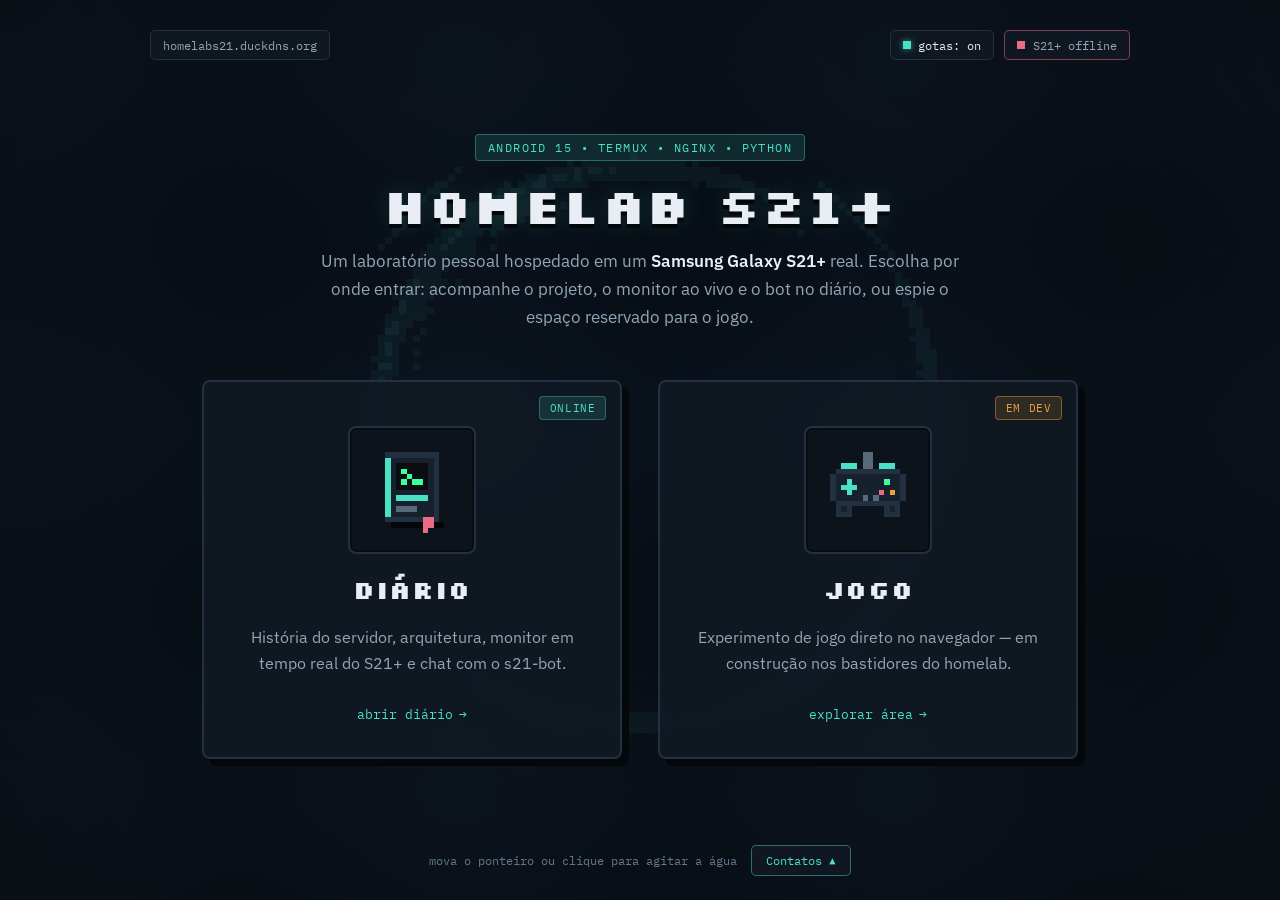
==== commit b4278ab3: "Suaviza agua, amplia cards, adiciona toggle de gotas e aba de contatos" ====
--- a/index.html
+++ b/index.html
@@ -17,17 +17,14 @@
       --border-soft: #1a2530;
       --text: #e8eef4;
       --text-dim: #94a5b5;
-      --text-faint: #57697a;
+      --text-faint: #64788a;
       --signal: #49e0c4;
       --signal-dim: rgba(73, 224, 196, 0.13);
-      --green: #22c55e;
       --neon: #39ff9c;
       --warn: #e8a23d;
       --warn-dim: rgba(232, 162, 61, 0.14);
       --bug: #ea6b84;
-      --bug-dim: rgba(234, 107, 132, 0.13);
       --sans: 'IBM Plex Sans', system-ui, sans-serif;
-      --display: 'Space Grotesk', 'IBM Plex Sans', sans-serif;
       --mono: 'IBM Plex Mono', ui-monospace, 'SF Mono', monospace;
       --pixel: 'Silkscreen', 'IBM Plex Mono', monospace;
     }
@@ -58,7 +55,6 @@
       display: block;
     }
 
-    /* Camada sutil de vinheta para leitura confortável sobre a água */
     .vignette {
       position: fixed;
       inset: 0;
@@ -66,9 +62,9 @@
       pointer-events: none;
       background: radial-gradient(
         circle at 50% 45%,
-        rgba(10, 14, 19, 0.08) 0%,
-        rgba(10, 14, 19, 0.62) 85%,
-        rgba(10, 14, 19, 0.85) 100%
+        rgba(10, 14, 19, 0.05) 0%,
+        rgba(10, 14, 19, 0.52) 82%,
+        rgba(10, 14, 19, 0.82) 100%
       );
     }
 
@@ -80,14 +76,14 @@
       flex-direction: column;
       align-items: center;
       justify-content: space-between;
-      padding: 1.5rem 1.25rem 1.75rem;
-      gap: 2rem;
-    }
-
-    /* Barra superior com status real do S21+ */
+      padding: clamp(1.1rem, 2.5vw, 1.85rem) clamp(1rem, 3vw, 2rem) 1.5rem;
+      gap: clamp(1.75rem, 3.5vw, 2.75rem);
+    }
+
+    /* Barra superior */
     .topbar {
       width: 100%;
-      max-width: 780px;
+      max-width: 980px;
       display: flex;
       align-items: center;
       justify-content: space-between;
@@ -95,29 +91,34 @@
       gap: 0.75rem;
     }
 
-    .domain-tag {
+    .topbar-controls {
+      display: flex;
+      align-items: center;
+      flex-wrap: wrap;
+      gap: 0.6rem;
+    }
+
+    .domain-tag,
+    .live-pill,
+    .toggle-btn {
       font-family: var(--mono);
       font-size: 0.78rem;
+      background: rgba(18, 26, 36, 0.8);
+      border: 1px solid var(--border);
+      padding: 0.4rem 0.75rem;
+      border-radius: 5px;
+      backdrop-filter: blur(8px);
+    }
+
+    .domain-tag {
       color: var(--text-dim);
-      background: rgba(18, 26, 36, 0.78);
-      border: 1px solid var(--border);
-      padding: 0.35rem 0.7rem;
-      border-radius: 4px;
-      backdrop-filter: blur(6px);
     }
 
     .live-pill {
       display: inline-flex;
       align-items: center;
       gap: 0.5rem;
-      font-family: var(--mono);
-      font-size: 0.76rem;
       color: var(--text-dim);
-      background: rgba(18, 26, 36, 0.82);
-      border: 1px solid var(--border);
-      padding: 0.35rem 0.75rem;
-      border-radius: 4px;
-      backdrop-filter: blur(6px);
     }
 
     .live-dot {
@@ -129,14 +130,14 @@
     }
 
     .live-pill.on {
-      border-color: rgba(73, 224, 196, 0.55);
+      border-color: rgba(73, 224, 196, 0.5);
       color: var(--text);
     }
 
     .live-pill.on .live-dot {
       background: var(--neon);
       box-shadow: 0 0 8px var(--neon);
-      animation: pulse-dot 2s steps(2, end) infinite;
+      animation: pulse-dot 2.2s steps(2, end) infinite;
     }
 
     .live-pill.off {
@@ -152,49 +153,85 @@
       50% { opacity: 0.35; }
     }
 
-    /* Bloco central: apresentação + ícones interativos */
+    /* Botão liga/desliga das gotas */
+    .toggle-btn {
+      display: inline-flex;
+      align-items: center;
+      gap: 0.45rem;
+      color: var(--text);
+      cursor: pointer;
+      transition: border-color 0.2s ease, background 0.2s ease, color 0.2s ease;
+    }
+
+    .toggle-btn:hover,
+    .toggle-btn:focus-visible {
+      outline: none;
+      border-color: var(--signal);
+      background: rgba(23, 33, 45, 0.92);
+    }
+
+    .toggle-dot {
+      width: 8px;
+      height: 8px;
+      background: var(--signal);
+      box-shadow: 0 0 6px rgba(73, 224, 196, 0.65);
+      display: inline-block;
+      transition: background 0.2s ease, box-shadow 0.2s ease;
+    }
+
+    .toggle-btn.off {
+      color: var(--text-dim);
+      border-color: var(--border-soft);
+    }
+
+    .toggle-btn.off .toggle-dot {
+      background: var(--text-faint);
+      box-shadow: none;
+    }
+
+    /* Bloco central */
     .center-hub {
       width: 100%;
-      max-width: 780px;
+      max-width: 980px;
       display: flex;
       flex-direction: column;
       align-items: center;
       text-align: center;
-      gap: 2.5rem;
+      gap: clamp(2rem, 4vw, 3rem);
     }
 
     .intro {
-      max-width: 580px;
+      max-width: 640px;
       display: flex;
       flex-direction: column;
       align-items: center;
-      gap: 0.9rem;
+      gap: 0.95rem;
     }
 
     .eyebrow {
       font-family: var(--mono);
-      font-size: 0.75rem;
+      font-size: 0.76rem;
       letter-spacing: 0.12em;
       text-transform: uppercase;
       color: var(--signal);
       background: var(--signal-dim);
       border: 1px solid rgba(73, 224, 196, 0.35);
-      padding: 0.28rem 0.65rem;
-      border-radius: 3px;
+      padding: 0.3rem 0.75rem;
+      border-radius: 4px;
     }
 
     h1 {
       font-family: var(--pixel);
-      font-size: clamp(1.75rem, 4.8vw, 2.75rem);
+      font-size: clamp(1.9rem, 5vw, 3.1rem);
       line-height: 1.15;
       letter-spacing: 0.02em;
       color: var(--text);
-      text-shadow: 0 4px 0 #04070a, 0 0 26px rgba(73, 224, 196, 0.18);
+      text-shadow: 0 4px 0 #04070a, 0 0 28px rgba(73, 224, 196, 0.16);
     }
 
     .intro p {
-      font-size: 0.98rem;
-      line-height: 1.6;
+      font-size: clamp(0.95rem, 1.5vw, 1.06rem);
+      line-height: 1.65;
       color: var(--text-dim);
     }
 
@@ -203,14 +240,14 @@
       font-weight: 600;
     }
 
-    /* Grade dos 2 portais (Diário e Jogo) */
+    /* Grade responsiva dos 2 quadros maiores */
     .portals {
       width: 100%;
       display: grid;
-      grid-template-columns: repeat(2, minmax(0, 300px));
+      grid-template-columns: repeat(2, minmax(0, 420px));
       justify-content: center;
-      gap: 1.75rem;
-      perspective: 900px;
+      gap: clamp(1.25rem, 3vw, 2.25rem);
+      perspective: 1000px;
     }
 
     .portal-card {
@@ -218,21 +255,22 @@
       display: flex;
       flex-direction: column;
       align-items: center;
-      gap: 1rem;
-      padding: 2rem 1.5rem 1.65rem;
+      gap: 1.2rem;
+      min-height: clamp(280px, 34vw, 355px);
+      padding: clamp(2rem, 3.6vw, 2.75rem) clamp(1.4rem, 3vw, 2.25rem) clamp(1.6rem, 2.8vw, 2.15rem);
       text-decoration: none;
       color: var(--text);
-      background: rgba(18, 26, 36, 0.84);
+      background: rgba(18, 26, 36, 0.82);
       border: 2px solid var(--border);
-      border-radius: 6px;
-      box-shadow: 6px 6px 0 rgba(4, 7, 10, 0.9);
-      backdrop-filter: blur(8px);
+      border-radius: 8px;
+      box-shadow: 7px 7px 0 rgba(4, 7, 10, 0.88);
+      backdrop-filter: blur(10px);
       transform-style: preserve-3d;
       transition:
-        transform 0.18s cubic-bezier(0.22, 1, 0.36, 1),
-        border-color 0.2s ease,
-        box-shadow 0.2s ease,
-        background 0.2s ease;
+        transform 0.22s cubic-bezier(0.22, 1, 0.36, 1),
+        border-color 0.22s ease,
+        box-shadow 0.22s ease,
+        background 0.22s ease;
       will-change: transform;
     }
 
@@ -241,24 +279,25 @@
       outline: none;
       border-color: var(--signal);
       background: rgba(23, 33, 45, 0.92);
-      box-shadow: 8px 8px 0 rgba(4, 7, 10, 0.95), 0 0 28px rgba(73, 224, 196, 0.18);
+      box-shadow: 9px 9px 0 rgba(4, 7, 10, 0.92), 0 0 32px rgba(73, 224, 196, 0.16);
     }
 
     .portal-card:active {
-      box-shadow: 2px 2px 0 rgba(4, 7, 10, 0.95);
+      transform: translateY(1px);
+      box-shadow: 3px 3px 0 rgba(4, 7, 10, 0.95);
     }
 
     .portal-badge {
       position: absolute;
-      top: 12px;
-      right: 12px;
+      top: 14px;
+      right: 14px;
       font-family: var(--mono);
-      font-size: 0.68rem;
+      font-size: 0.7rem;
       text-transform: uppercase;
       letter-spacing: 0.06em;
-      padding: 0.2rem 0.5rem;
-      border-radius: 3px;
-      border: 1px solid var(--border);
+      padding: 0.24rem 0.58rem;
+      border-radius: 4px;
+      border: 1px solid rgba(73, 224, 196, 0.35);
       color: var(--signal);
       background: var(--signal-dim);
     }
@@ -269,34 +308,33 @@
       border-color: rgba(232, 162, 61, 0.45);
     }
 
-    /* Moldura do ícone em pixel art */
+    /* Moldura maior do ícone em pixel art */
     .icon-box {
-      width: 96px;
-      height: 96px;
+      width: clamp(102px, 11vw, 128px);
+      height: clamp(102px, 11vw, 128px);
       display: grid;
       place-items: center;
       background: var(--bg-soft);
       border: 2px solid var(--border);
-      border-radius: 6px;
+      border-radius: 8px;
       box-shadow: inset 0 0 0 2px rgba(0, 0, 0, 0.35);
       transform: translateZ(26px);
-      transition: transform 0.22s ease, border-color 0.22s ease, box-shadow 0.22s ease;
+      transition: transform 0.25s ease, border-color 0.25s ease, box-shadow 0.25s ease;
     }
 
     .portal-card:hover .icon-box {
       border-color: var(--neon);
-      box-shadow: 0 0 20px rgba(57, 255, 156, 0.2), inset 0 0 0 2px rgba(73, 224, 196, 0.18);
+      box-shadow: 0 0 22px rgba(57, 255, 156, 0.18), inset 0 0 0 2px rgba(73, 224, 196, 0.18);
       transform: translateZ(34px) translateY(-4px) scale(1.06);
     }
 
     .pixel-icon {
-      width: 64px;
-      height: 64px;
+      width: clamp(68px, 7.5vw, 86px);
+      height: clamp(68px, 7.5vw, 86px);
       image-rendering: pixelated;
       shape-rendering: crispEdges;
     }
 
-    /* Cursor piscando dentro do ícone do Diário */
     .blink-cursor {
       animation: cursor-blink 1.1s steps(2, end) infinite;
     }
@@ -308,7 +346,7 @@
 
     .portal-title {
       font-family: var(--pixel);
-      font-size: 1.15rem;
+      font-size: clamp(1.25rem, 2.2vw, 1.55rem);
       letter-spacing: 0.03em;
       color: var(--text);
       transform: translateZ(18px);
@@ -319,63 +357,186 @@
     }
 
     .portal-desc {
-      font-size: 0.86rem;
-      line-height: 1.5;
+      font-size: clamp(0.92rem, 1.3vw, 1.02rem);
+      line-height: 1.58;
       color: var(--text-dim);
+      max-width: 34ch;
       transform: translateZ(12px);
     }
 
     .portal-go {
       margin-top: auto;
-      padding-top: 0.4rem;
+      padding-top: 0.6rem;
+      font-family: var(--mono);
+      font-size: 0.84rem;
+      color: var(--signal);
+      display: inline-flex;
+      align-items: center;
+      gap: 0.4rem;
+      transform: translateZ(16px);
+    }
+
+    .portal-go .arrow {
+      display: inline-block;
+      transition: transform 0.22s ease;
+    }
+
+    .portal-card:hover .portal-go .arrow {
+      transform: translateX(5px);
+    }
+
+    /* Rodapé + Aba expansível de contatos */
+    .foot {
+      width: 100%;
+      max-width: 680px;
+      display: flex;
+      flex-direction: column;
+      align-items: center;
+      gap: 0.75rem;
+    }
+
+    .contacts-drawer {
+      width: 100%;
+      display: grid;
+      grid-template-rows: 0fr;
+      opacity: 0;
+      transform: translateY(8px);
+      pointer-events: none;
+      transition:
+        grid-template-rows 0.28s cubic-bezier(0.22, 1, 0.36, 1),
+        opacity 0.24s ease,
+        transform 0.24s ease;
+    }
+
+    .contacts-drawer.open {
+      grid-template-rows: 1fr;
+      opacity: 1;
+      transform: translateY(0);
+      pointer-events: auto;
+    }
+
+    .contacts-inner {
+      overflow: hidden;
+    }
+
+    .contacts-panel {
+      display: flex;
+      flex-wrap: wrap;
+      justify-content: center;
+      gap: 0.65rem;
+      padding: 0.9rem;
+      background: rgba(18, 26, 36, 0.9);
+      border: 1px solid var(--border);
+      border-radius: 8px;
+      box-shadow: 4px 4px 0 rgba(4, 7, 10, 0.85);
+      backdrop-filter: blur(10px);
+    }
+
+    .contact-link {
+      display: inline-flex;
+      align-items: center;
+      gap: 0.45rem;
+      padding: 0.5rem 0.85rem;
+      font-family: var(--mono);
+      font-size: 0.8rem;
+      color: var(--text);
+      text-decoration: none;
+      background: var(--bg-soft);
+      border: 1px solid var(--border);
+      border-radius: 5px;
+      transition: border-color 0.2s ease, color 0.2s ease, transform 0.2s ease;
+    }
+
+    .contact-link:hover,
+    .contact-link:focus-visible {
+      outline: none;
+      border-color: var(--signal);
+      color: var(--signal);
+      transform: translateY(-2px);
+    }
+
+    .contact-link svg {
+      width: 15px;
+      height: 15px;
+      stroke: currentColor;
+      fill: none;
+      stroke-width: 2;
+      stroke-linecap: round;
+      stroke-linejoin: round;
+      flex-shrink: 0;
+    }
+
+    .foot-bar {
+      display: flex;
+      align-items: center;
+      justify-content: center;
+      flex-wrap: wrap;
+      gap: 0.85rem;
+    }
+
+    .foot-hint {
+      font-family: var(--mono);
+      font-size: 0.75rem;
+      color: var(--text-faint);
+    }
+
+    .contacts-tab {
+      display: inline-flex;
+      align-items: center;
+      gap: 0.45rem;
       font-family: var(--mono);
       font-size: 0.78rem;
       color: var(--signal);
-      display: inline-flex;
-      align-items: center;
-      gap: 0.35rem;
-      transform: translateZ(16px);
-    }
-
-    .portal-go .arrow {
+      background: rgba(18, 26, 36, 0.84);
+      border: 1px solid rgba(73, 224, 196, 0.45);
+      padding: 0.42rem 0.9rem;
+      border-radius: 5px;
+      cursor: pointer;
+      backdrop-filter: blur(8px);
+      transition: background 0.2s ease, border-color 0.2s ease, transform 0.2s ease;
+    }
+
+    .contacts-tab:hover,
+    .contacts-tab:focus-visible {
+      outline: none;
+      background: rgba(23, 33, 45, 0.95);
+      border-color: var(--neon);
+    }
+
+    .contacts-tab .chevron {
       display: inline-block;
-      transition: transform 0.2s ease;
-    }
-
-    .portal-card:hover .portal-go .arrow {
-      transform: translateX(4px);
-    }
-
-    /* Rodapé discreto */
-    .foot {
-      font-family: var(--mono);
-      font-size: 0.75rem;
-      color: var(--text-faint);
-      text-align: center;
-      display: flex;
-      align-items: center;
-      gap: 0.6rem;
-      flex-wrap: wrap;
-      justify-content: center;
-    }
-
-    .foot span {
-      opacity: 0.85;
-    }
-
-    @media (max-width: 640px) {
-      .stage {
-        padding: 1.1rem 1rem 1.4rem;
-      }
+      font-size: 0.65rem;
+      transition: transform 0.24s ease;
+    }
+
+    .contacts-tab[aria-expanded="true"] .chevron {
+      transform: rotate(180deg);
+    }
+
+    /* Responsividade para tablets e celulares */
+    @media (max-width: 780px) {
       .topbar {
         justify-content: center;
       }
       .portals {
-        grid-template-columns: minmax(0, 320px);
-        gap: 1.25rem;
+        grid-template-columns: minmax(0, 480px);
+        gap: 1.35rem;
       }
       .portal-card {
-        padding: 1.65rem 1.25rem 1.4rem;
+        min-height: 0;
+      }
+    }
+
+    @media (max-width: 480px) {
+      .topbar-controls {
+        width: 100%;
+        justify-content: center;
+      }
+      .contacts-panel {
+        flex-direction: column;
+      }
+      .contact-link {
+        justify-content: center;
       }
     }
   </style>
@@ -387,9 +548,15 @@
   <main class="stage">
     <header class="topbar">
       <div class="domain-tag">homelabs21.duckdns.org</div>
-      <div class="live-pill" id="live-pill">
-        <i class="live-dot"></i>
-        <span id="live-text">conectando ao S21+...</span>
+      <div class="topbar-controls">
+        <button type="button" class="toggle-btn" id="toggle-drops" aria-pressed="true" title="Ativar ou desativar gotas automáticas na água">
+          <i class="toggle-dot"></i>
+          <span id="toggle-drops-label">gotas: on</span>
+        </button>
+        <div class="live-pill" id="live-pill">
+          <i class="live-dot"></i>
+          <span id="live-text">conectando ao S21+...</span>
+        </div>
       </div>
     </header>
 
@@ -410,24 +577,17 @@
           <span class="portal-badge">online</span>
           <div class="icon-box">
             <svg class="pixel-icon" viewBox="0 0 16 16" aria-hidden="true">
-              <!-- Sombra -->
               <rect x="4" y="14" width="10" height="1" fill="#04070a"/>
-              <!-- Moldura / capa do diário -->
               <rect x="3" y="1" width="10" height="13" fill="#223042"/>
               <rect x="4" y="2" width="8" height="11" fill="#17212d"/>
-              <!-- Lombada esquerda -->
               <rect x="3" y="2" width="1" height="11" fill="#49e0c4"/>
-              <!-- Telinha de terminal na capa -->
               <rect x="5" y="3" width="6" height="5" fill="#0a0e13"/>
-              <!-- Prompt >_ -->
               <rect x="6" y="4" width="1" height="1" fill="#39ff9c"/>
               <rect x="7" y="5" width="1" height="1" fill="#39ff9c"/>
               <rect x="6" y="6" width="1" height="1" fill="#39ff9c"/>
               <rect class="blink-cursor" x="8" y="6" width="2" height="1" fill="#39ff9c"/>
-              <!-- Linhas de texto do diário -->
               <rect x="5" y="9" width="6" height="1" fill="#49e0c4"/>
               <rect x="5" y="11" width="4" height="1" fill="#57697a"/>
-              <!-- Marcador de página -->
               <rect x="10" y="13" width="2" height="2" fill="#ea6b84"/>
               <rect x="10" y="15" width="1" height="1" fill="#ea6b84"/>
             </svg>
@@ -444,27 +604,20 @@
           <span class="portal-badge dev">em dev</span>
           <div class="icon-box">
             <svg class="pixel-icon" viewBox="0 0 16 16" aria-hidden="true">
-              <!-- Cabo superior -->
               <rect x="7" y="1" width="2" height="3" fill="#57697a"/>
-              <!-- Botões L / R -->
               <rect x="3" y="3" width="3" height="1" fill="#49e0c4"/>
               <rect x="10" y="3" width="3" height="1" fill="#49e0c4"/>
-              <!-- Corpo do controle -->
               <rect x="2" y="4" width="12" height="7" fill="#223042"/>
               <rect x="1" y="5" width="14" height="5" fill="#223042"/>
               <rect x="2" y="5" width="12" height="5" fill="#17212d"/>
-              <!-- Pegadas inferiores -->
               <rect x="2" y="11" width="3" height="2" fill="#223042"/>
               <rect x="11" y="11" width="3" height="2" fill="#223042"/>
               <rect x="3" y="11" width="1" height="1" fill="#17212d"/>
               <rect x="12" y="11" width="1" height="1" fill="#17212d"/>
-              <!-- Direcional (D-pad) -->
               <rect x="4" y="6" width="1" height="3" fill="#49e0c4"/>
               <rect x="3" y="7" width="3" height="1" fill="#49e0c4"/>
-              <!-- Select / Start -->
               <rect x="7" y="9" width="1" height="1" fill="#57697a"/>
               <rect x="9" y="9" width="1" height="1" fill="#57697a"/>
-              <!-- Botões de ação -->
               <rect x="11" y="6" width="1" height="1" fill="#39ff9c"/>
               <rect x="10" y="8" width="1" height="1" fill="#ea6b84"/>
               <rect x="12" y="8" width="1" height="1" fill="#e8a23d"/>
@@ -479,12 +632,41 @@
       </nav>
     </section>
 
-    <footer class="foot">
-      <span>mova o ponteiro ou clique para agitar a água</span>
+    <footer class="foot" id="contacts-root">
+      <!-- Aba expansível de contatos: troque os href pelos seus links reais -->
+      <div class="contacts-drawer" id="contacts-drawer" aria-hidden="true">
+        <div class="contacts-inner">
+          <div class="contacts-panel">
+            <a class="contact-link" href="https://github.com/SEU-USUARIO" target="_blank" rel="noopener noreferrer">
+              <svg viewBox="0 0 24 24"><path d="M9 19c-4.3 1.4-4.3-2.5-6-3m12 5v-3.5c0-1 .1-1.4-.5-2 2.8-.3 5.5-1.4 5.5-6a4.6 4.6 0 0 0-1.3-3.2 4.2 4.2 0 0 0-.1-3.2s-1.1-.3-3.5 1.3a12.3 12.3 0 0 0-6.2 0C6.5 2.8 5.4 3.1 5.4 3.1a4.2 4.2 0 0 0-.1 3.2A4.6 4.6 0 0 0 4 9.5c0 4.6 2.7 5.7 5.5 6-.6.6-.6 1.2-.5 2V21"/></svg>
+              GitHub
+            </a>
+            <a class="contact-link" href="https://linkedin.com/in/SEU-PERFIL" target="_blank" rel="noopener noreferrer">
+              <svg viewBox="0 0 24 24"><path d="M16 8a6 6 0 0 1 6 6v7h-4v-7a2 2 0 0 0-4 0v7h-4v-7a6 6 0 0 1 6-6z"/><rect x="2" y="9" width="4" height="12"/><circle cx="4" cy="4" r="2"/></svg>
+              LinkedIn
+            </a>
+            <a class="contact-link" href="mailto:seu-email@exemplo.com">
+              <svg viewBox="0 0 24 24"><rect x="2" y="4" width="20" height="16" rx="2"/><path d="m22 7-10 6L2 7"/></svg>
+              E-mail
+            </a>
+            <a class="contact-link" href="https://instagram.com/SEU-USUARIO" target="_blank" rel="noopener noreferrer">
+              <svg viewBox="0 0 24 24"><rect x="2" y="2" width="20" height="20" rx="5"/><path d="M16 11.37A4 4 0 1 1 12.63 8 4 4 0 0 1 16 11.37z"/><line x1="17.5" y1="6.5" x2="17.51" y2="6.5"/></svg>
+              Instagram
+            </a>
+          </div>
+        </div>
+      </div>
+
+      <div class="foot-bar">
+        <span class="foot-hint">mova o ponteiro ou clique para agitar a água</span>
+        <button type="button" class="contacts-tab" id="contacts-tab" aria-expanded="false" aria-controls="contacts-drawer">
+          <span>Contatos</span>
+          <span class="chevron" aria-hidden="true">▲</span>
+        </button>
+      </div>
     </footer>
   </main>
 
   <script src="portal.js"></script>
 </body>
-</body>
 </html>
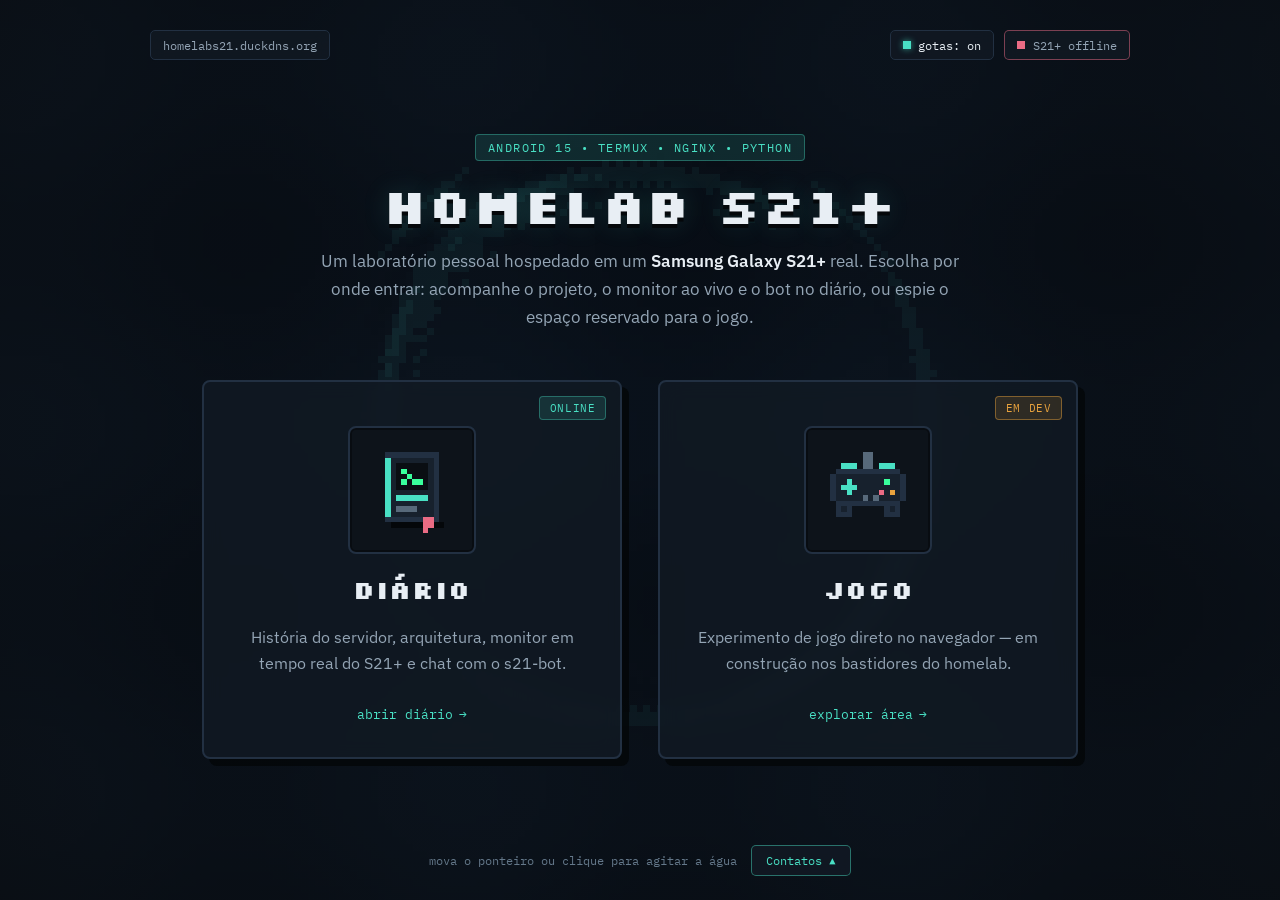
==== commit e9cf30b3: "atualizaão do link do github, email e instagram" ====
--- a/index.html
+++ b/index.html
@@ -637,7 +637,7 @@
       <div class="contacts-drawer" id="contacts-drawer" aria-hidden="true">
         <div class="contacts-inner">
           <div class="contacts-panel">
-            <a class="contact-link" href="https://github.com/SEU-USUARIO" target="_blank" rel="noopener noreferrer">
+            <a class="contact-link" href="https://github.com/eduardoserjonidev-del" target="_blank" rel="noopener noreferrer">
               <svg viewBox="0 0 24 24"><path d="M9 19c-4.3 1.4-4.3-2.5-6-3m12 5v-3.5c0-1 .1-1.4-.5-2 2.8-.3 5.5-1.4 5.5-6a4.6 4.6 0 0 0-1.3-3.2 4.2 4.2 0 0 0-.1-3.2s-1.1-.3-3.5 1.3a12.3 12.3 0 0 0-6.2 0C6.5 2.8 5.4 3.1 5.4 3.1a4.2 4.2 0 0 0-.1 3.2A4.6 4.6 0 0 0 4 9.5c0 4.6 2.7 5.7 5.5 6-.6.6-.6 1.2-.5 2V21"/></svg>
               GitHub
             </a>
@@ -645,11 +645,11 @@
               <svg viewBox="0 0 24 24"><path d="M16 8a6 6 0 0 1 6 6v7h-4v-7a2 2 0 0 0-4 0v7h-4v-7a6 6 0 0 1 6-6z"/><rect x="2" y="9" width="4" height="12"/><circle cx="4" cy="4" r="2"/></svg>
               LinkedIn
             </a>
-            <a class="contact-link" href="mailto:seu-email@exemplo.com">
+            <a class="contact-link" href="mailto:eduardoserjonidev.com">
               <svg viewBox="0 0 24 24"><rect x="2" y="4" width="20" height="16" rx="2"/><path d="m22 7-10 6L2 7"/></svg>
               E-mail
             </a>
-            <a class="contact-link" href="https://instagram.com/SEU-USUARIO" target="_blank" rel="noopener noreferrer">
+            <a class="contact-link" href="https://instagram.com/edubrser" target="_blank" rel="noopener noreferrer">
               <svg viewBox="0 0 24 24"><rect x="2" y="2" width="20" height="20" rx="5"/><path d="M16 11.37A4 4 0 1 1 12.63 8 4 4 0 0 1 16 11.37z"/><line x1="17.5" y1="6.5" x2="17.51" y2="6.5"/></svg>
               Instagram
             </a>
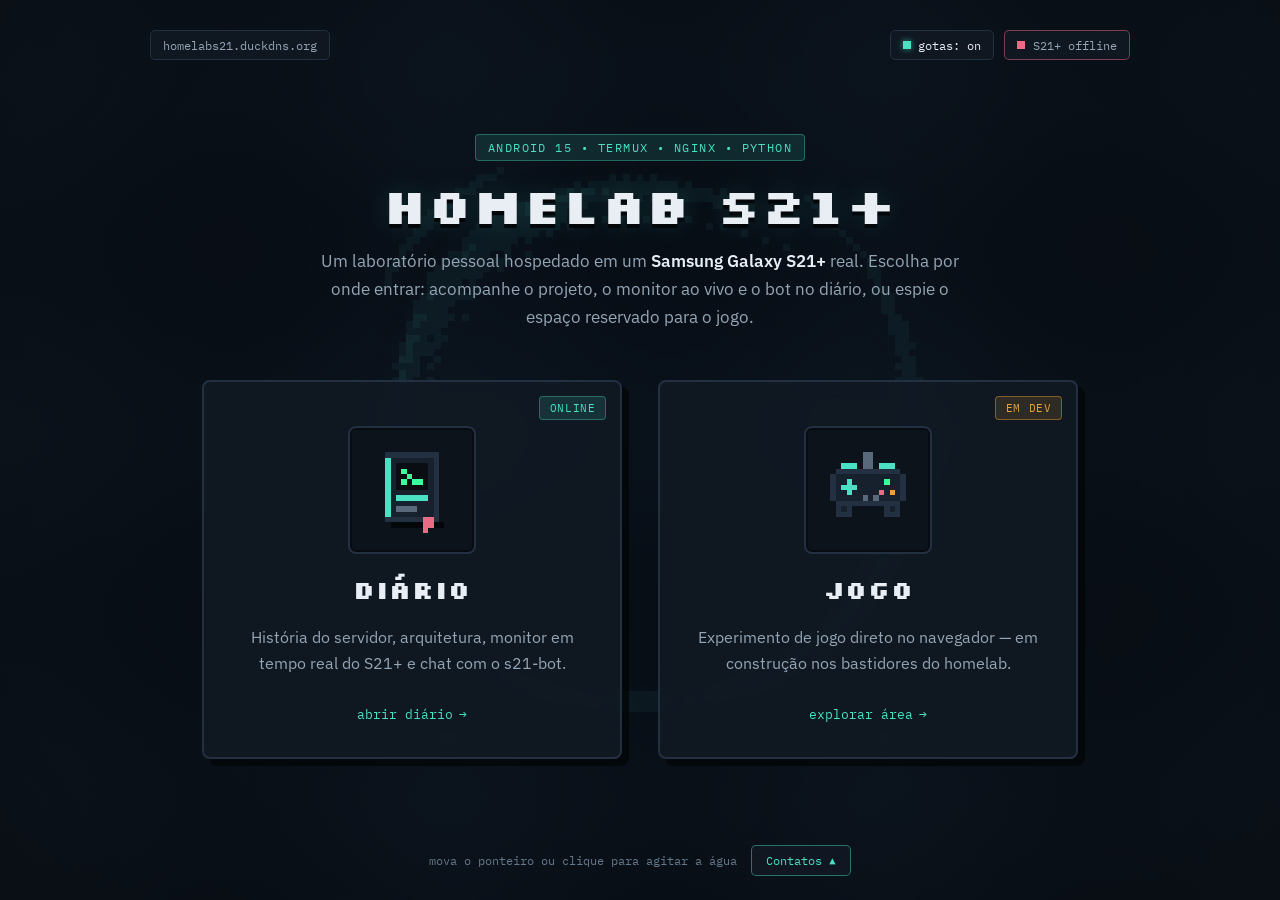
==== commit 28d3cb02: "correção do email para contato" ====
--- a/index.html
+++ b/index.html
@@ -645,7 +645,7 @@
               <svg viewBox="0 0 24 24"><path d="M16 8a6 6 0 0 1 6 6v7h-4v-7a2 2 0 0 0-4 0v7h-4v-7a6 6 0 0 1 6-6z"/><rect x="2" y="9" width="4" height="12"/><circle cx="4" cy="4" r="2"/></svg>
               LinkedIn
             </a>
-            <a class="contact-link" href="mailto:eduardoserjonidev.com">
+            <a class="contact-link" href="mailto:eduardoserjoni.dev.com">
               <svg viewBox="0 0 24 24"><rect x="2" y="4" width="20" height="16" rx="2"/><path d="m22 7-10 6L2 7"/></svg>
               E-mail
             </a>
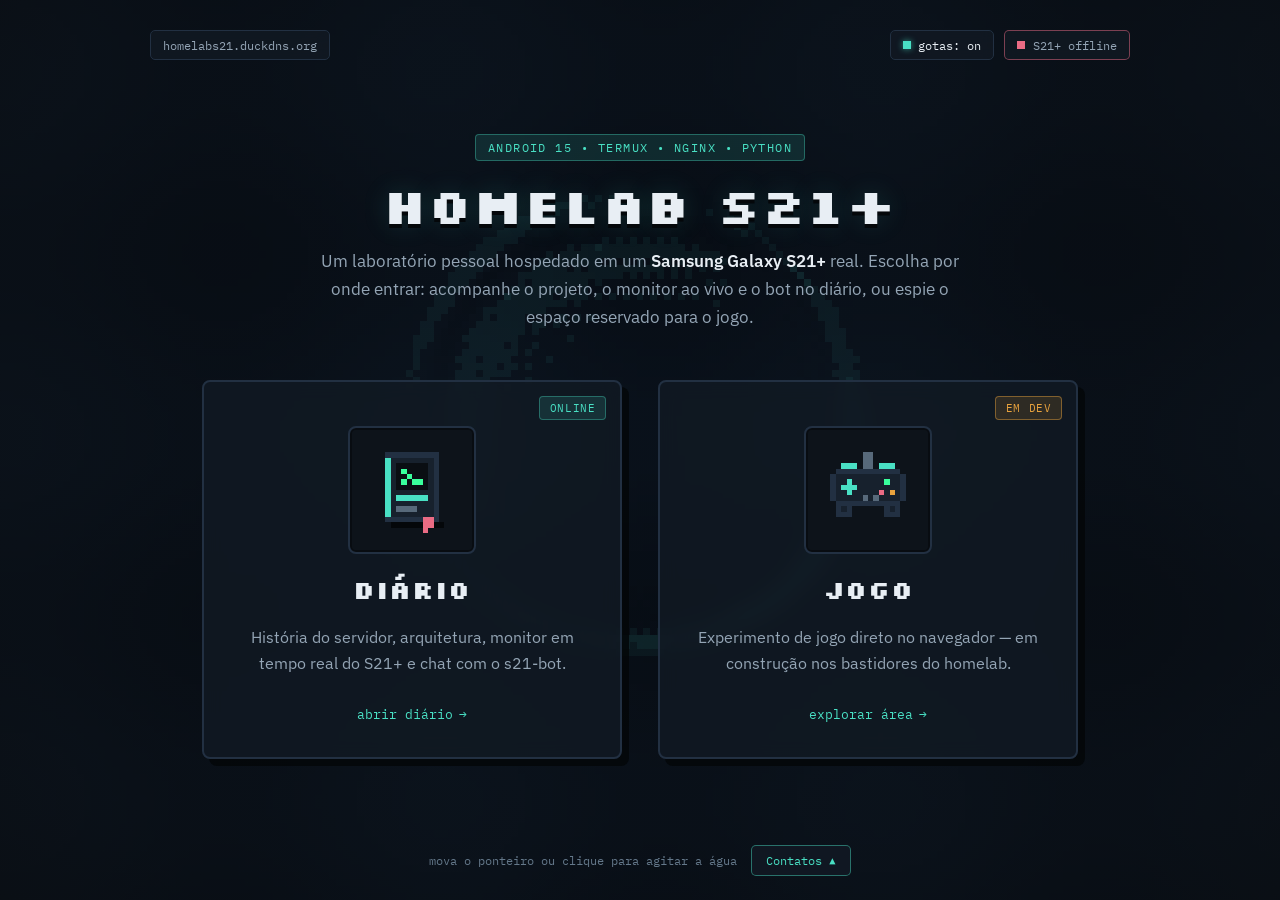
==== commit 8dadd4bd: "novamente correção do email para contato" ====
--- a/index.html
+++ b/index.html
@@ -645,7 +645,7 @@
               <svg viewBox="0 0 24 24"><path d="M16 8a6 6 0 0 1 6 6v7h-4v-7a2 2 0 0 0-4 0v7h-4v-7a6 6 0 0 1 6-6z"/><rect x="2" y="9" width="4" height="12"/><circle cx="4" cy="4" r="2"/></svg>
               LinkedIn
             </a>
-            <a class="contact-link" href="mailto:eduardoserjoni.dev.com">
+            <a class="contact-link" href="mailto:eduardoserjoni.dev@gmail.com">
               <svg viewBox="0 0 24 24"><rect x="2" y="4" width="20" height="16" rx="2"/><path d="m22 7-10 6L2 7"/></svg>
               E-mail
             </a>
